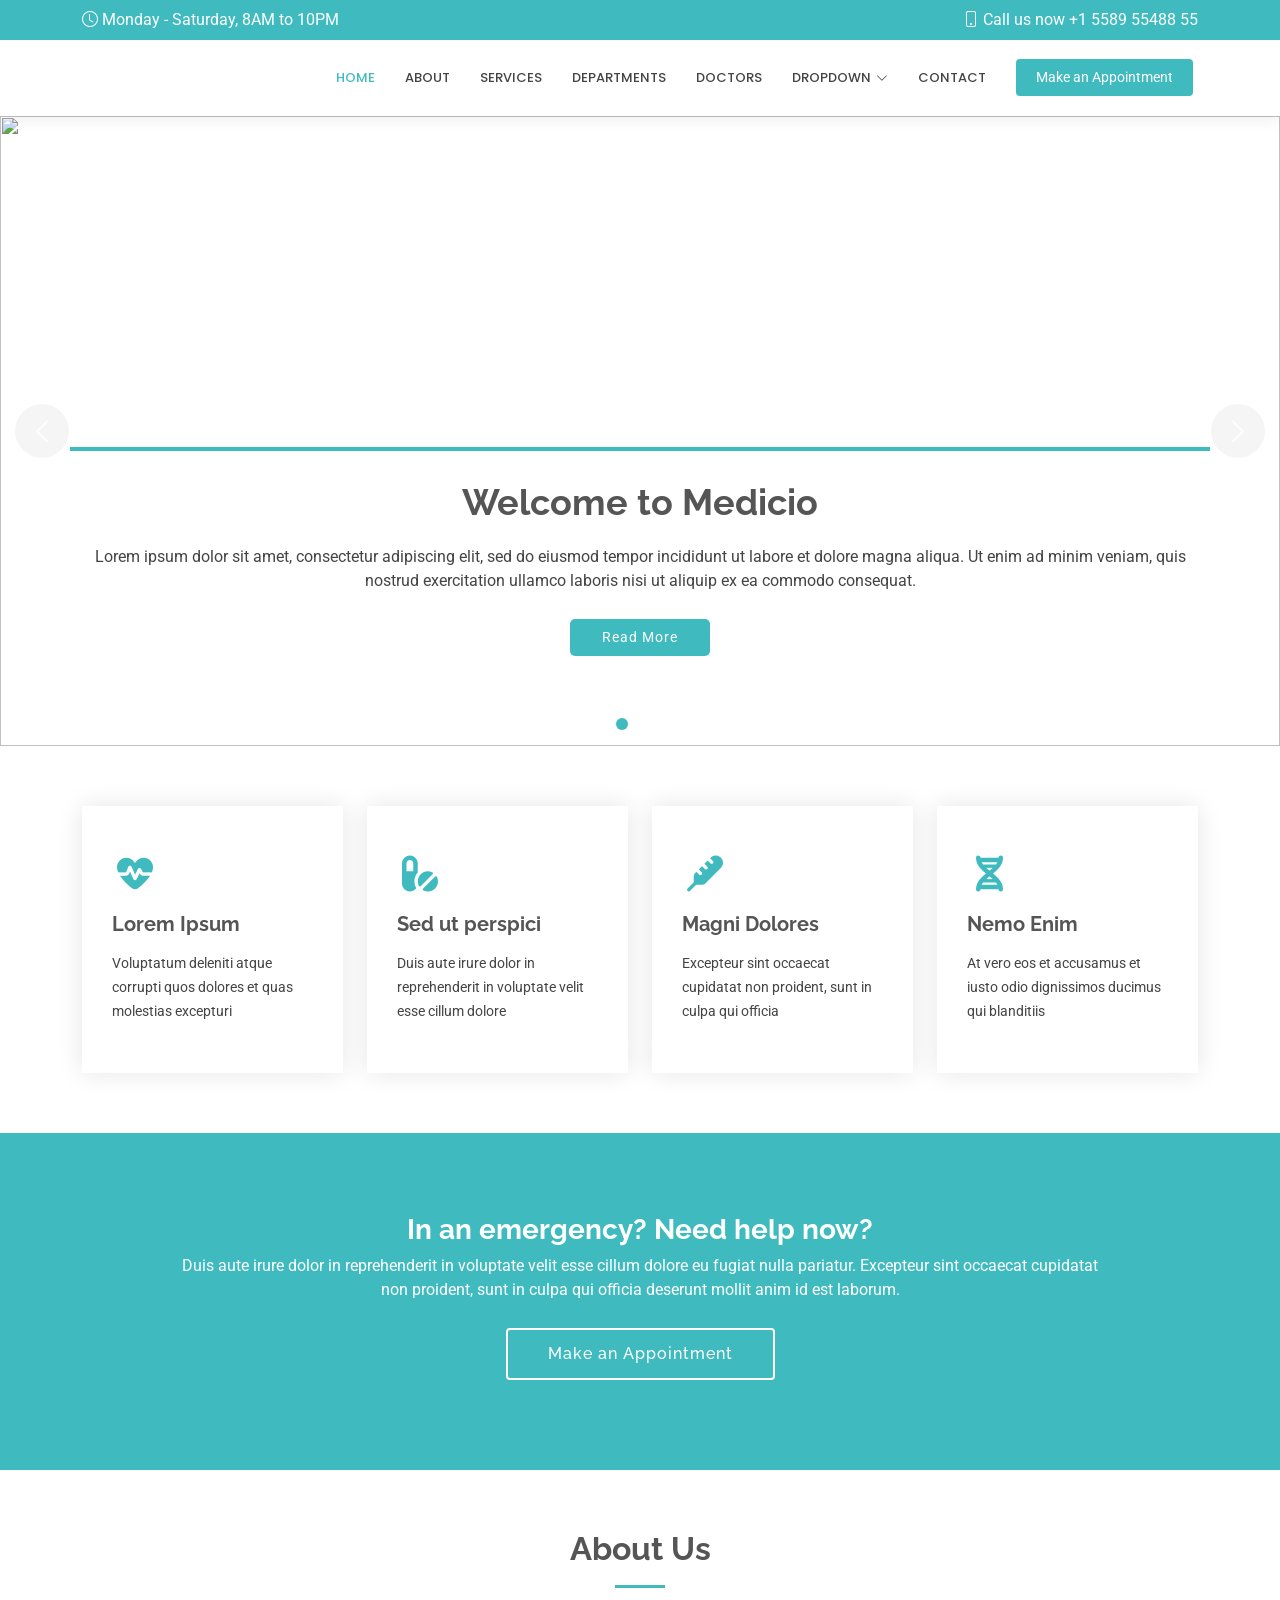
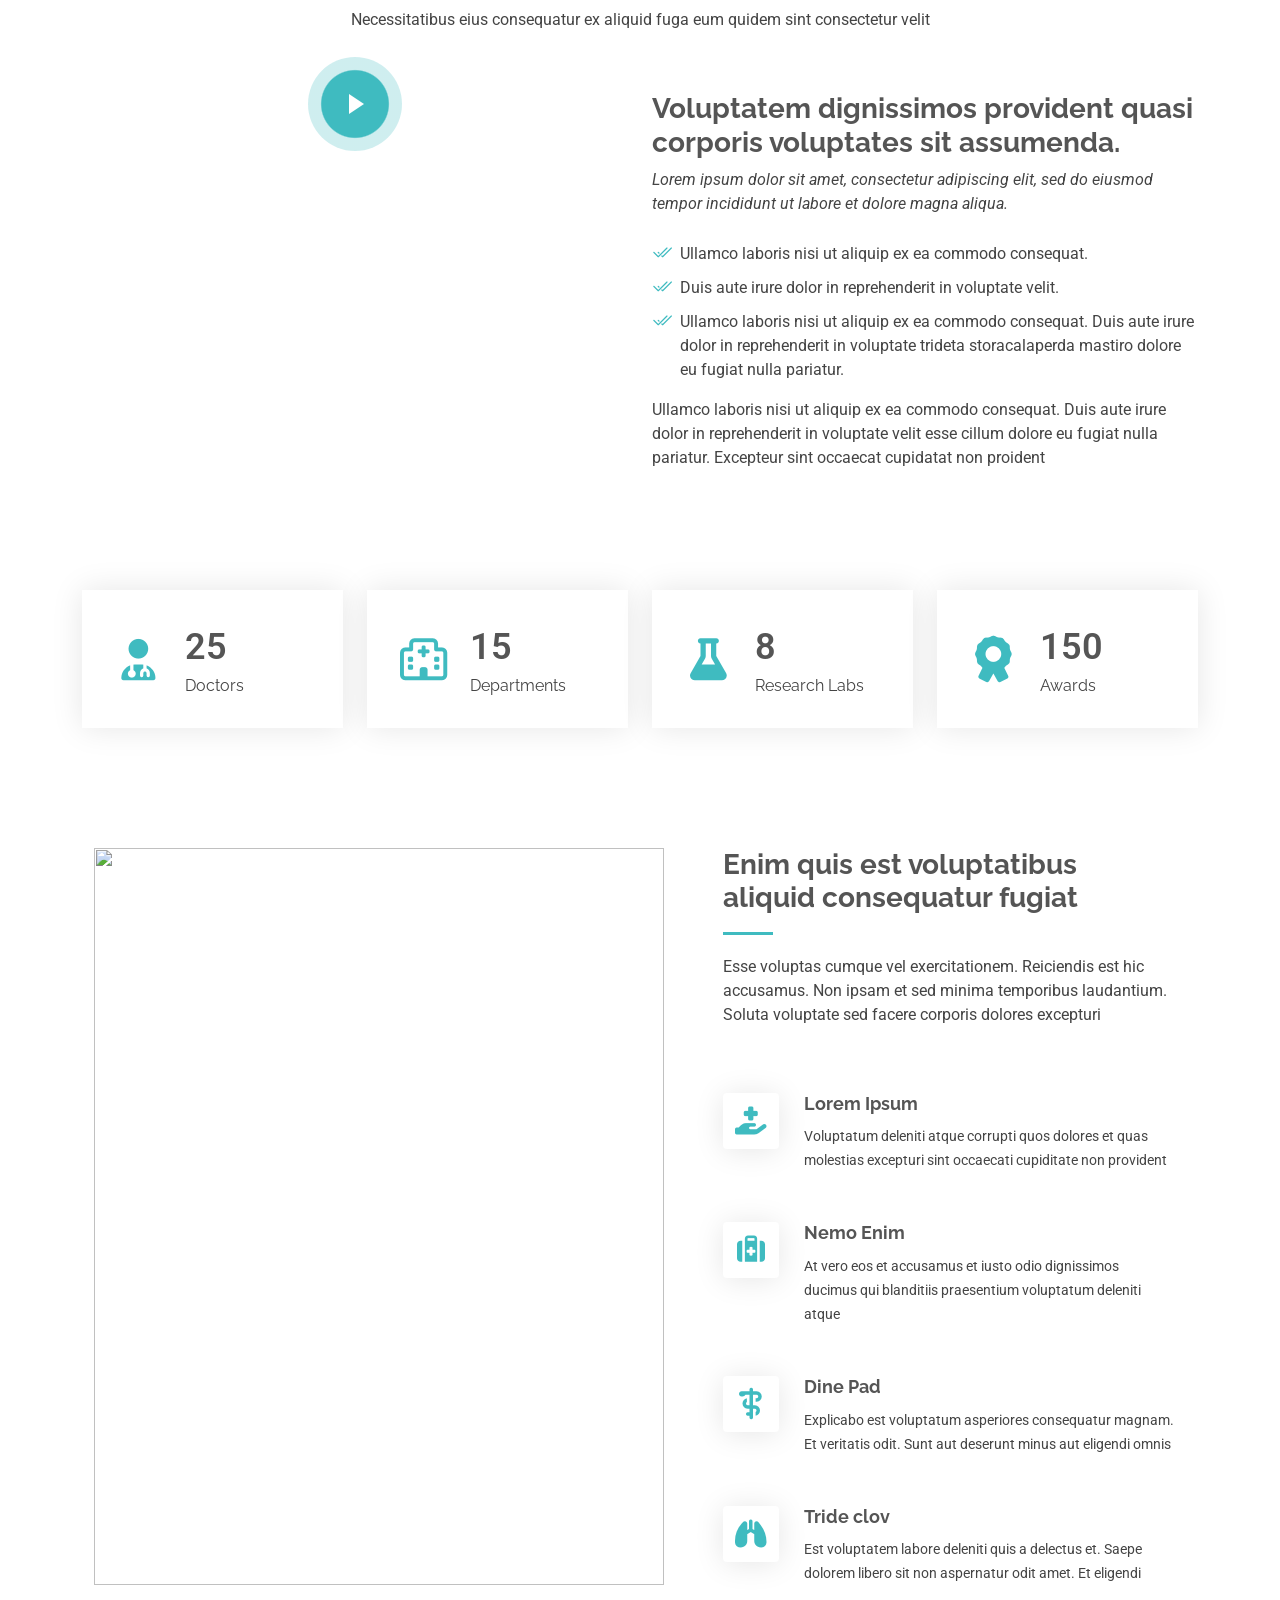
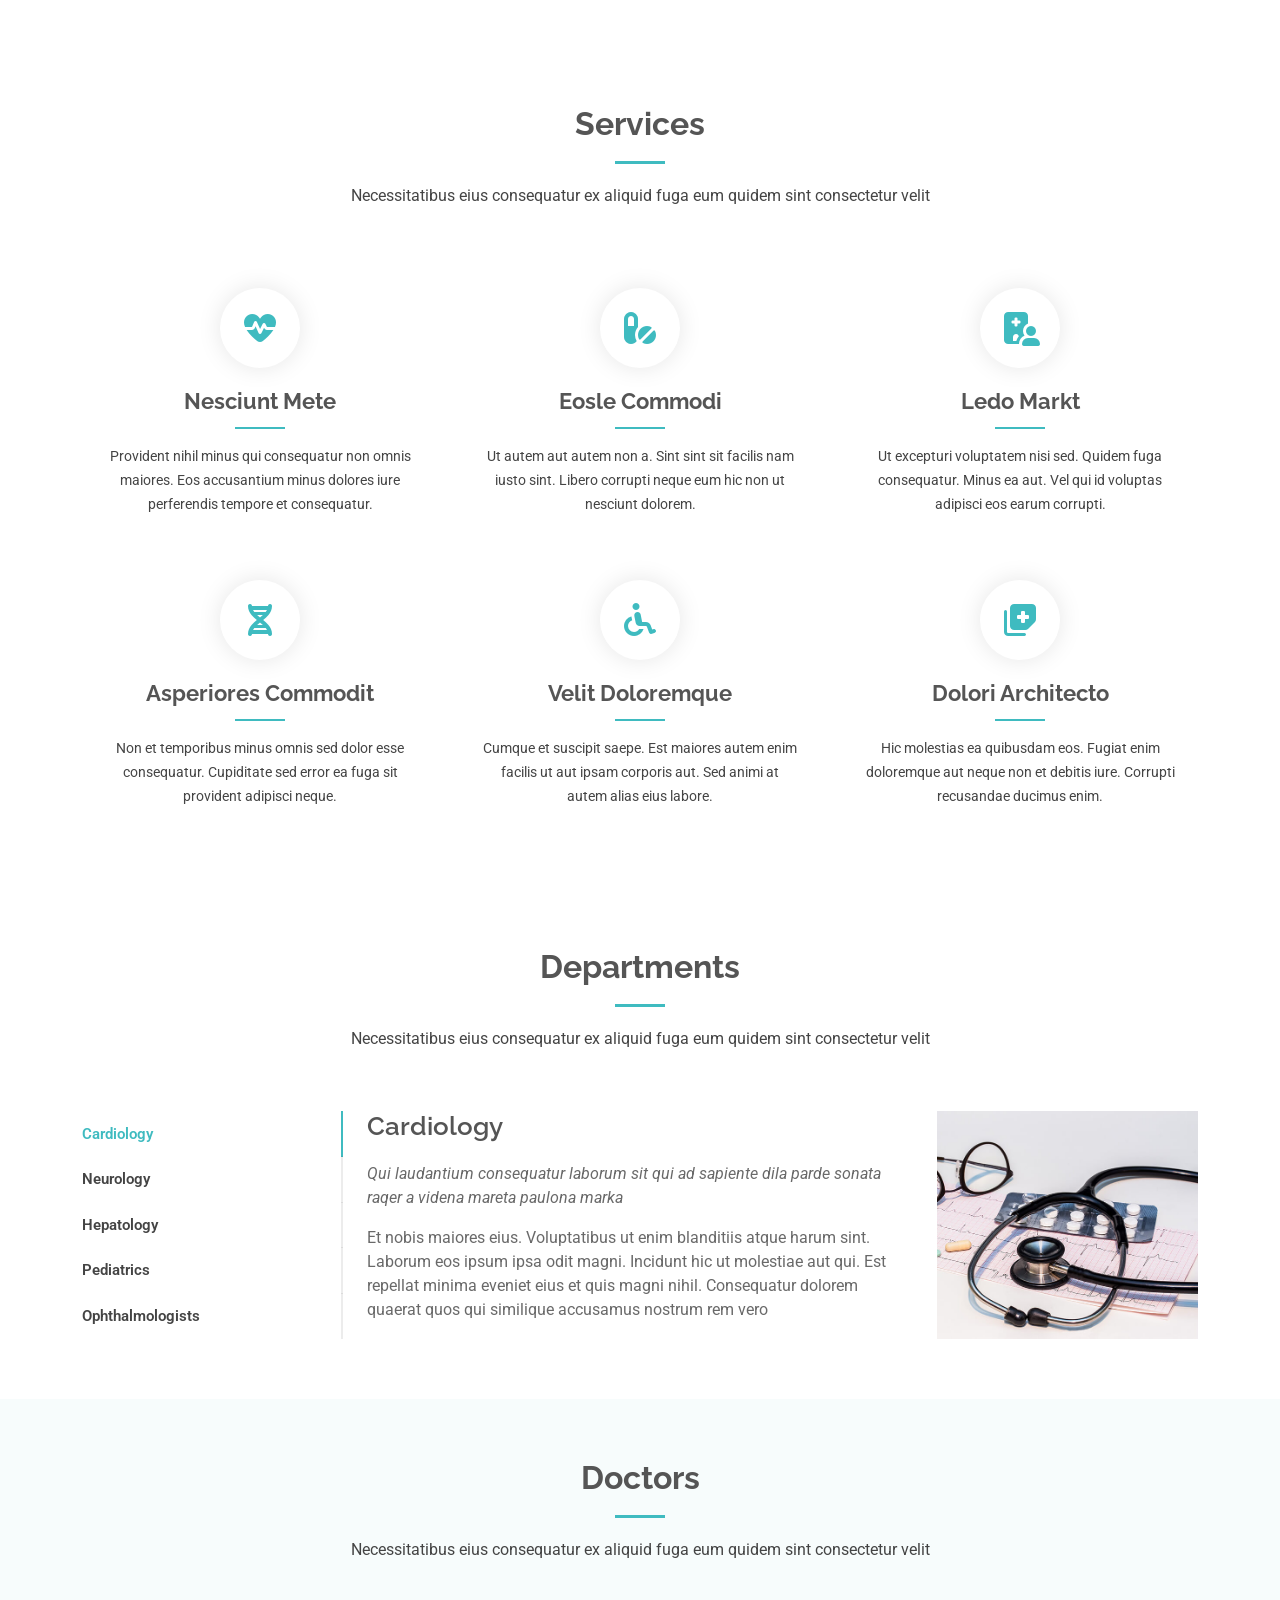
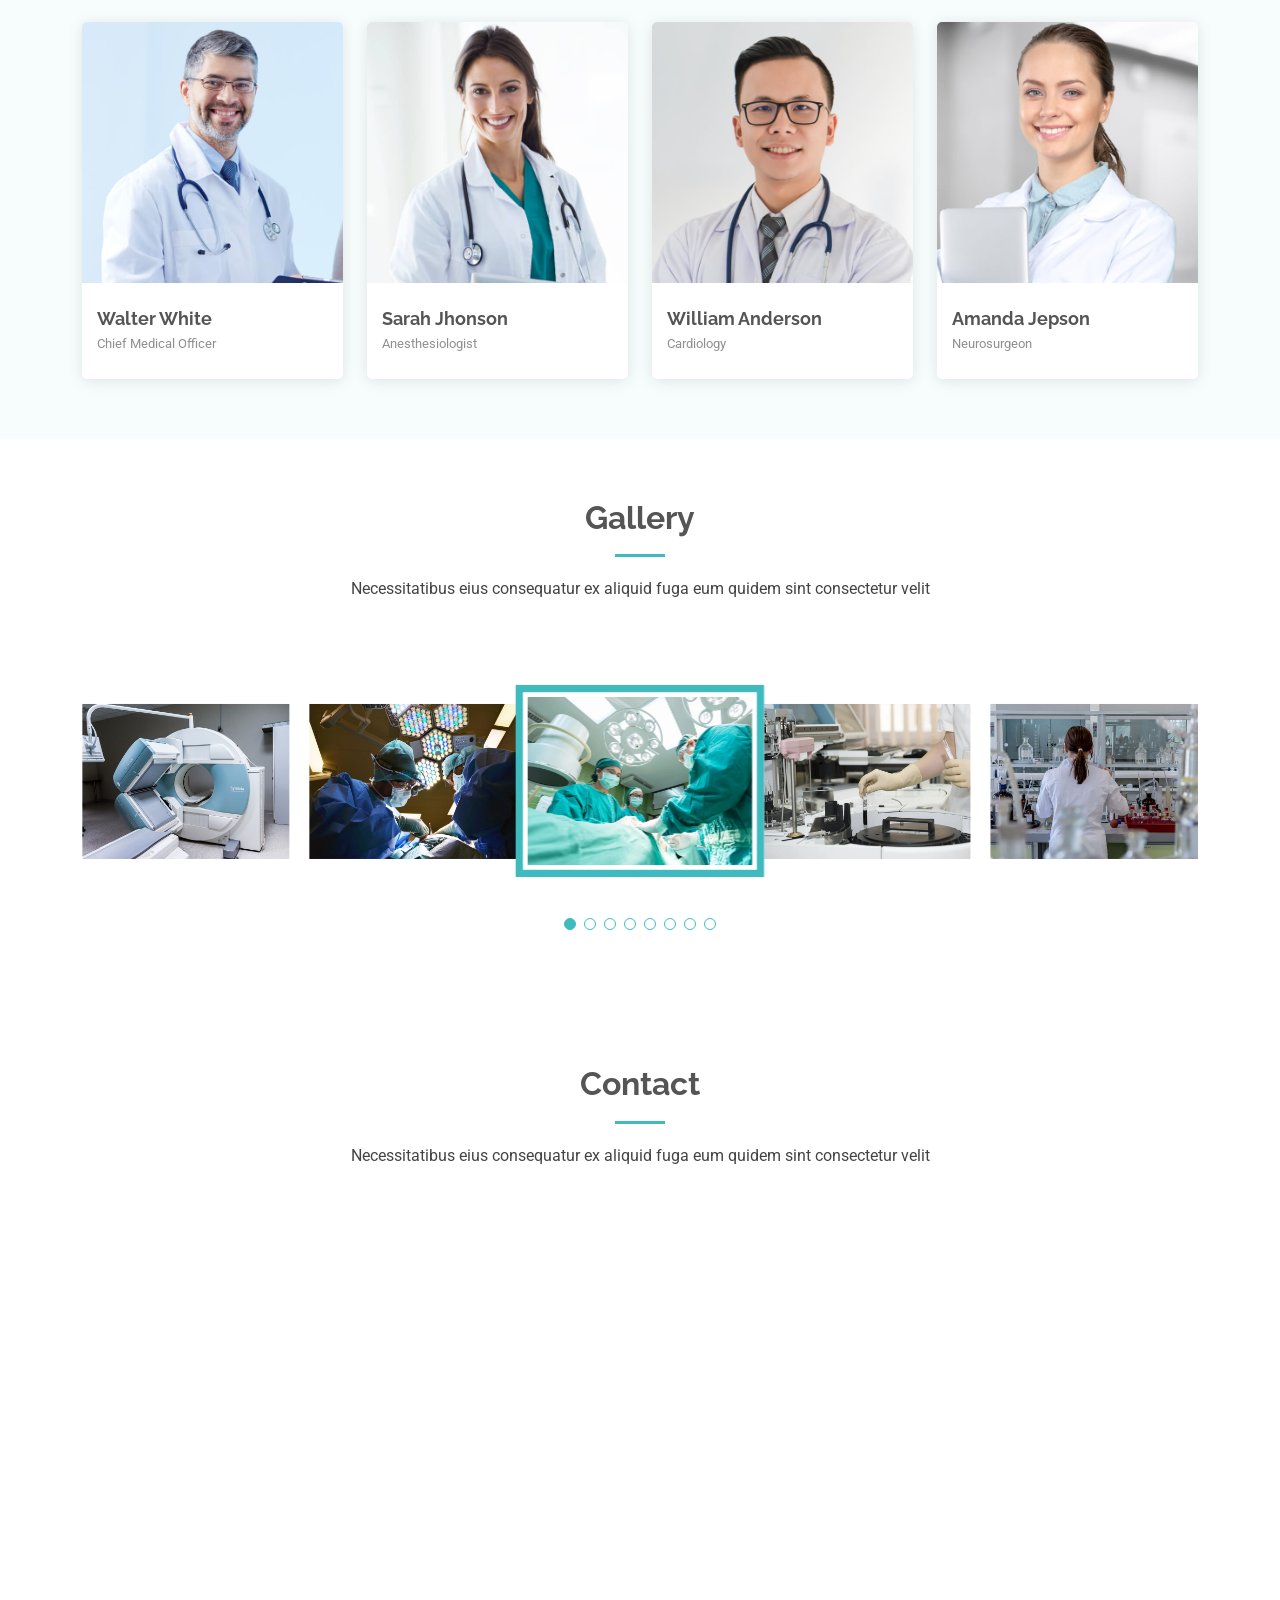
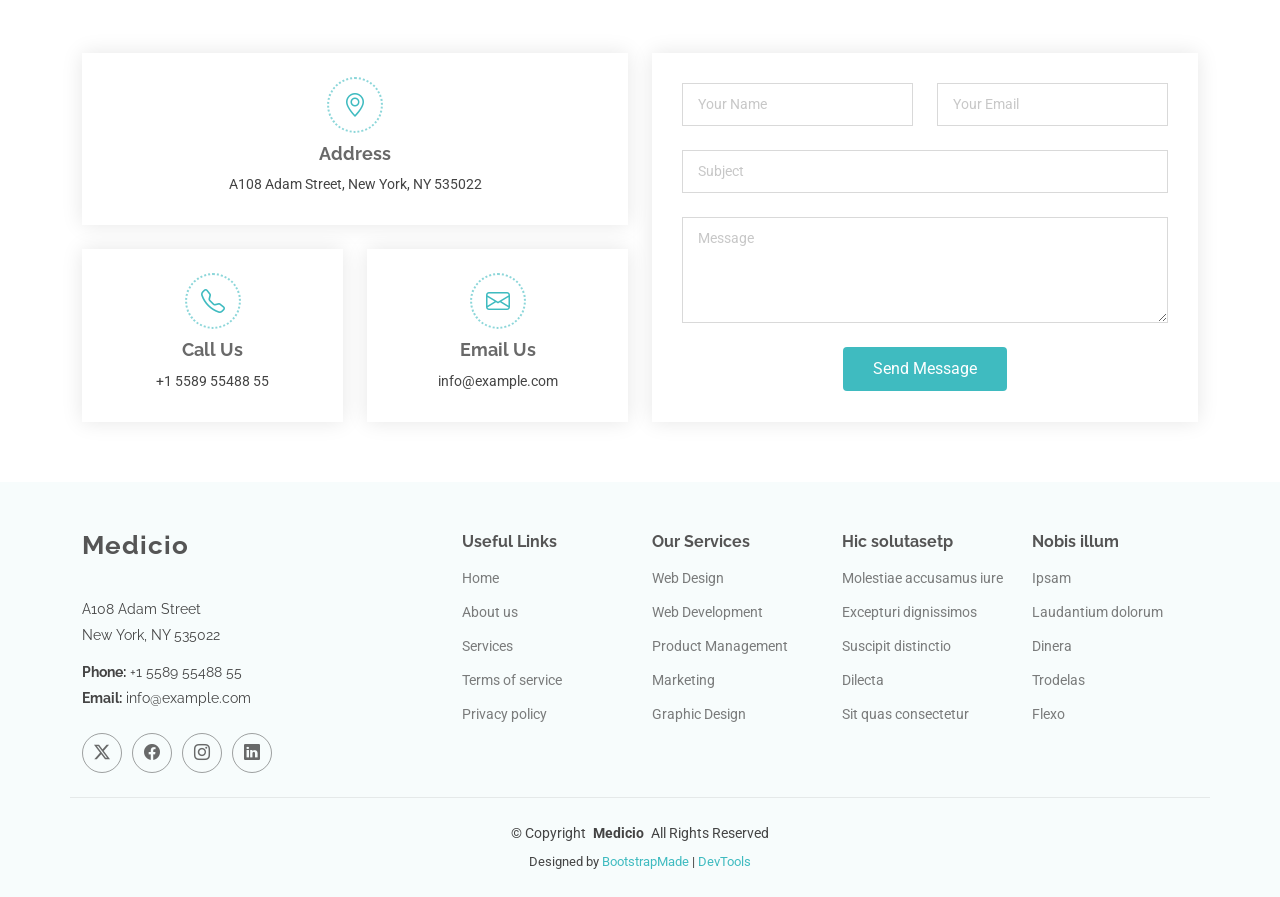
==== index.html @ a61dd29d "Update index.html" ====
<!DOCTYPE html>
<html lang="en">

<head>
  <meta charset="utf-8">
  <meta content="width=device-width, initial-scale=1.0" name="viewport">
  <title>Index - Medicio Bootstrap Template</title>
  <meta name="description" content="">
  <meta name="keywords" content="">

  <!-- Favicons -->
  <link href="assets/img/favicon.png" rel="icon">
  <link href="assets/img/apple-touch-icon.png" rel="apple-touch-icon">

  <!-- Fonts -->
  <link href="https://fonts.googleapis.com" rel="preconnect">
  <link href="https://fonts.gstatic.com" rel="preconnect" crossorigin>
  <link href="https://fonts.googleapis.com/css2?family=Roboto:ital,wght@0,100;0,300;0,400;0,500;0,700;0,900;1,100;1,300;1,400;1,500;1,700;1,900&family=Poppins:ital,wght@0,100;0,200;0,300;0,400;0,500;0,600;0,700;0,800;0,900;1,100;1,200;1,300;1,400;1,500;1,600;1,700;1,800;1,900&family=Raleway:ital,wght@0,100;0,200;0,300;0,400;0,500;0,600;0,700;0,800;0,900;1,100;1,200;1,300;1,400;1,500;1,600;1,700;1,800;1,900&display=swap" rel="stylesheet">

  <!-- Vendor CSS Files -->
  <link href="assets/vendor/bootstrap/css/bootstrap.min.css" rel="stylesheet">
  <link href="assets/vendor/bootstrap-icons/bootstrap-icons.css" rel="stylesheet">
  <link href="assets/vendor/aos/aos.css" rel="stylesheet">
  <link href="assets/vendor/fontawesome-free/css/all.min.css" rel="stylesheet">
  <link href="assets/vendor/glightbox/css/glightbox.min.css" rel="stylesheet">
  <link href="assets/vendor/swiper/swiper-bundle.min.css" rel="stylesheet">

  <!-- Main CSS File -->
  <link href="assets/css/main.css" rel="stylesheet">

  <!-- =======================================================
  * Template Name: Medicio
  * Template URL: https://bootstrapmade.com/medicio-free-bootstrap-theme/
  * Updated: Aug 07 2024 with Bootstrap v5.3.3
  * Author: BootstrapMade.com
  * License: https://bootstrapmade.com/license/
  ======================================================== -->
</head>

<body class="index-page">

  <header id="header" class="header sticky-top">

    <div class="topbar d-flex align-items-center">
      <div class="container d-flex justify-content-center justify-content-md-between">
        <div class="d-none d-md-flex align-items-center">
          <i class="bi bi-clock me-1"></i> Monday - Saturday, 8AM to 10PM
        </div>
        <div class="d-flex align-items-center">
          <i class="bi bi-phone me-1"></i> Call us now +1 5589 55488 55
        </div>
      </div>
    </div><!-- End Top Bar -->

    <div class="branding d-flex align-items-center">

      <div class="container position-relative d-flex align-items-center justify-content-end">
        <a href="index.html" class="logo d-flex align-items-center me-auto">
          <img src="assets/img/logo.png" alt="">
          <!-- Uncomment the line below if you also wish to use a text logo -->
          <!-- <h1 class="sitename">Medicio</h1>  -->
        </a>

        <nav id="navmenu" class="navmenu">
          <ul>
            <li><a href="#hero" class="active">Home</a></li>
            <li><a href="#about">About</a></li>
            <li><a href="#services">Services</a></li>
            <li><a href="#departments">Departments</a></li>
            <li><a href="#doctors">Doctors</a></li>
            <li class="dropdown"><a href="#"><span>Dropdown</span> <i class="bi bi-chevron-down toggle-dropdown"></i></a>
              <ul>
                <li><a href="#">Dropdown 1</a></li>
                <li class="dropdown"><a href="#"><span>Deep Dropdown</span> <i class="bi bi-chevron-down toggle-dropdown"></i></a>
                  <ul>
                    <li><a href="#">Deep Dropdown 1</a></li>
                    <li><a href="#">Deep Dropdown 2</a></li>
                    <li><a href="#">Deep Dropdown 3</a></li>
                    <li><a href="#">Deep Dropdown 4</a></li>
                    <li><a href="#">Deep Dropdown 5</a></li>
                  </ul>
                </li>
                <li><a href="#">Dropdown 2</a></li>
                <li><a href="#">Dropdown 3</a></li>
                <li><a href="#">Dropdown 4</a></li>
              </ul>
            </li>
            <li><a href="#contact">Contact</a></li>
          </ul>
          <i class="mobile-nav-toggle d-xl-none bi bi-list"></i>
        </nav>

        <a class="cta-btn" href="index.html#appointment">Make an Appointment</a>

      </div>

    </div>

  </header>

  <main class="main">

    <!-- Hero Section -->
    <section id="hero" class="hero section">

      <div id="hero-carousel" class="carousel slide carousel-fade" data-bs-ride="carousel" data-bs-interval="5000">

        <div class="carousel-item active">
          <img src="assets/img/hero-carousel/hero-carousel-1.jpg" alt="">
          <div class="container">
            <h2>Welcome to Medicio</h2>
            <p>Lorem ipsum dolor sit amet, consectetur adipiscing elit, sed do eiusmod tempor incididunt ut labore et dolore magna aliqua. Ut enim ad minim veniam, quis nostrud exercitation ullamco laboris nisi ut aliquip ex ea commodo consequat.</p>
            <a href="#about" class="btn-get-started">Read More</a>
          </div>
        </div><!-- End Carousel Item -->

        <div class="carousel-item">
          <img src="assets/img/hero-carousel/hero-carousel-2.jpg" alt="">
          <div class="container">
            <h2>At vero eos et accusamus</h2>
            <p>Nam libero tempore, cum soluta nobis est eligendi optio cumque nihil impedit quo minus id quod maxime placeat facere possimus, omnis voluptas assumenda est, omnis dolor repellendus. Temporibus autem quibusdam et aut officiis debitis aut.</p>
            <a href="#about" class="btn-get-started">Read More</a>
          </div>
        </div><!-- End Carousel Item -->

        <div class="carousel-item">
          <img src="assets/img/hero-carousel/hero-carousel-3.jpg" alt="">
          <div class="container">
            <h2>Temporibus autem quibusdam</h2>
            <p>Beatae vitae dicta sunt explicabo. Nemo enim ipsam voluptatem quia voluptas sit aspernatur aut odit aut fugit, sed quia consequuntur magni dolores eos qui ratione voluptatem sequi nesciunt omnis iste natus error sit voluptatem accusantium.</p>
            <a href="#about" class="btn-get-started">Read More</a>
          </div>
        </div><!-- End Carousel Item -->

        <a class="carousel-control-prev" href="#hero-carousel" role="button" data-bs-slide="prev">
          <span class="carousel-control-prev-icon bi bi-chevron-left" aria-hidden="true"></span>
        </a>

        <a class="carousel-control-next" href="#hero-carousel" role="button" data-bs-slide="next">
          <span class="carousel-control-next-icon bi bi-chevron-right" aria-hidden="true"></span>
        </a>

        <ol class="carousel-indicators"></ol>

      </div>

    </section><!-- /Hero Section -->

    <!-- Featured Services Section -->
    <section id="featured-services" class="featured-services section">

      <div class="container">

        <div class="row gy-4">

          <div class="col-xl-3 col-md-6 d-flex" data-aos="fade-up" data-aos-delay="100">
            <div class="service-item position-relative">
              <div class="icon"><i class="fas fa-heartbeat icon"></i></div>
              <h4><a href="" class="stretched-link">Lorem Ipsum</a></h4>
              <p>Voluptatum deleniti atque corrupti quos dolores et quas molestias excepturi</p>
            </div>
          </div><!-- End Service Item -->

          <div class="col-xl-3 col-md-6 d-flex" data-aos="fade-up" data-aos-delay="200">
            <div class="service-item position-relative">
              <div class="icon"><i class="fas fa-pills icon"></i></div>
              <h4><a href="" class="stretched-link">Sed ut perspici</a></h4>
              <p>Duis aute irure dolor in reprehenderit in voluptate velit esse cillum dolore</p>
            </div>
          </div><!-- End Service Item -->

          <div class="col-xl-3 col-md-6 d-flex" data-aos="fade-up" data-aos-delay="300">
            <div class="service-item position-relative">
              <div class="icon"><i class="fas fa-thermometer icon"></i></div>
              <h4><a href="" class="stretched-link">Magni Dolores</a></h4>
              <p>Excepteur sint occaecat cupidatat non proident, sunt in culpa qui officia</p>
            </div>
          </div><!-- End Service Item -->

          <div class="col-xl-3 col-md-6 d-flex" data-aos="fade-up" data-aos-delay="400">
            <div class="service-item position-relative">
              <div class="icon"><i class="fas fa-dna icon"></i></div>
              <h4><a href="" class="stretched-link">Nemo Enim</a></h4>
              <p>At vero eos et accusamus et iusto odio dignissimos ducimus qui blanditiis</p>
            </div>
          </div><!-- End Service Item -->

        </div>

      </div>

    </section><!-- /Featured Services Section -->

    <!-- Call To Action Section -->
    <section id="call-to-action" class="call-to-action section accent-background">

      <div class="container">
        <div class="row justify-content-center" data-aos="zoom-in" data-aos-delay="100">
          <div class="col-xl-10">
            <div class="text-center">
              <h3>In an emergency? Need help now?</h3>
              <p>Duis aute irure dolor in reprehenderit in voluptate velit esse cillum dolore eu fugiat nulla pariatur. Excepteur sint occaecat cupidatat non proident, sunt in culpa qui officia deserunt mollit anim id est laborum.</p>
              <a class="cta-btn" href="#appointment">Make an Appointment</a>
            </div>
          </div>
        </div>
      </div>

    </section><!-- /Call To Action Section -->

    <!-- About Section -->
    <section id="about" class="about section">

      <!-- Section Title -->
      <div class="container section-title" data-aos="fade-up">
        <h2>About Us<br></h2>
        <p>Necessitatibus eius consequatur ex aliquid fuga eum quidem sint consectetur velit</p>
      </div><!-- End Section Title -->

      <div class="container">

        <div class="row gy-4">
          <div class="col-lg-6 position-relative align-self-start" data-aos="fade-up" data-aos-delay="100">
            <img src="assets/img/about.jpg" class="img-fluid" alt="">
            <a href="https://www.youtube.com/watch?v=Y7f98aduVJ8" class="glightbox pulsating-play-btn"></a>
          </div>
          <div class="col-lg-6 content" data-aos="fade-up" data-aos-delay="200">
            <h3>Voluptatem dignissimos provident quasi corporis voluptates sit assumenda.</h3>
            <p class="fst-italic">
              Lorem ipsum dolor sit amet, consectetur adipiscing elit, sed do eiusmod tempor incididunt ut labore et dolore
              magna aliqua.
            </p>
            <ul>
              <li><i class="bi bi-check2-all"></i> <span>Ullamco laboris nisi ut aliquip ex ea commodo consequat.</span></li>
              <li><i class="bi bi-check2-all"></i> <span>Duis aute irure dolor in reprehenderit in voluptate velit.</span></li>
              <li><i class="bi bi-check2-all"></i> <span>Ullamco laboris nisi ut aliquip ex ea commodo consequat. Duis aute irure dolor in reprehenderit in voluptate trideta storacalaperda mastiro dolore eu fugiat nulla pariatur.</span></li>
            </ul>
            <p>
              Ullamco laboris nisi ut aliquip ex ea commodo consequat. Duis aute irure dolor in reprehenderit in voluptate
              velit esse cillum dolore eu fugiat nulla pariatur. Excepteur sint occaecat cupidatat non proident
            </p>
          </div>
        </div>

      </div>

    </section><!-- /About Section -->

    <!-- Stats Section -->
    <section id="stats" class="stats section">

      <div class="container" data-aos="fade-up" data-aos-delay="100">

        <div class="row gy-4">

          <div class="col-lg-3 col-md-6">
            <div class="stats-item d-flex align-items-center w-100 h-100">
              <i class="fas fa-user-md flex-shrink-0"></i>
              <div>
                <span data-purecounter-start="0" data-purecounter-end="25" data-purecounter-duration="1" class="purecounter"></span>
                <p>Doctors</p>
              </div>
            </div>
          </div><!-- End Stats Item -->

          <div class="col-lg-3 col-md-6">
            <div class="stats-item d-flex align-items-center w-100 h-100">
              <i class="far fa-hospital flex-shrink-0"></i>
              <div>
                <span data-purecounter-start="0" data-purecounter-end="15" data-purecounter-duration="1" class="purecounter"></span>
                <p>Departments</p>
              </div>
            </div>
          </div><!-- End Stats Item -->

          <div class="col-lg-3 col-md-6">
            <div class="stats-item d-flex align-items-center w-100 h-100">
              <i class="fas fa-flask flex-shrink-0"></i>
              <div>
                <span data-purecounter-start="0" data-purecounter-end="8" data-purecounter-duration="1" class="purecounter"></span>
                <p>Research Labs</p>
              </div>
            </div>
          </div><!-- End Stats Item -->

          <div class="col-lg-3 col-md-6">
            <div class="stats-item d-flex align-items-center w-100 h-100">
              <i class="fas fa-award flex-shrink-0"></i>
              <div>
                <span data-purecounter-start="0" data-purecounter-end="150" data-purecounter-duration="1" class="purecounter"></span>
                <p>Awards</p>
              </div>
            </div>
          </div><!-- End Stats Item -->

        </div>

      </div>

    </section><!-- /Stats Section -->

    <!-- Features Section -->
    <section id="features" class="features section">

      <div class="container">

        <div class="row justify-content-around gy-4">
          <div class="features-image col-lg-6" data-aos="fade-up" data-aos-delay="100"><img src="assets/img/features.jpg" alt=""></div>

          <div class="col-lg-5 d-flex flex-column justify-content-center" data-aos="fade-up" data-aos-delay="200">
            <h3>Enim quis est voluptatibus aliquid consequatur fugiat</h3>
            <p>Esse voluptas cumque vel exercitationem. Reiciendis est hic accusamus. Non ipsam et sed minima temporibus laudantium. Soluta voluptate sed facere corporis dolores excepturi</p>

            <div class="icon-box d-flex position-relative" data-aos="fade-up" data-aos-delay="300">
              <i class="fa-solid fa-hand-holding-medical flex-shrink-0"></i>
              <div>
                <h4><a href="" class="stretched-link">Lorem Ipsum</a></h4>
                <p>Voluptatum deleniti atque corrupti quos dolores et quas molestias excepturi sint occaecati cupiditate non provident</p>
              </div>
            </div><!-- End Icon Box -->

            <div class="icon-box d-flex position-relative" data-aos="fade-up" data-aos-delay="400">
              <i class="fa-solid fa-suitcase-medical flex-shrink-0"></i>
              <div>
                <h4><a href="" class="stretched-link">Nemo Enim</a></h4>
                <p>At vero eos et accusamus et iusto odio dignissimos ducimus qui blanditiis praesentium voluptatum deleniti atque</p>
              </div>
            </div><!-- End Icon Box -->

            <div class="icon-box d-flex position-relative" data-aos="fade-up" data-aos-delay="500">
              <i class="fa-solid fa-staff-snake flex-shrink-0"></i>
              <div>
                <h4><a href="" class="stretched-link">Dine Pad</a></h4>
                <p>Explicabo est voluptatum asperiores consequatur magnam. Et veritatis odit. Sunt aut deserunt minus aut eligendi omnis</p>
              </div>
            </div><!-- End Icon Box -->

            <div class="icon-box d-flex position-relative" data-aos="fade-up" data-aos-delay="600">
              <i class="fa-solid fa-lungs flex-shrink-0"></i>
              <div>
                <h4><a href="" class="stretched-link">Tride clov</a></h4>
                <p>Est voluptatem labore deleniti quis a delectus et. Saepe dolorem libero sit non aspernatur odit amet. Et eligendi</p>
              </div>
            </div><!-- End Icon Box -->

          </div>
        </div>

      </div>

    </section><!-- /Features Section -->

    <!-- Services Section -->
    <section id="services" class="services section">

      <!-- Section Title -->
      <div class="container section-title" data-aos="fade-up">
        <h2>Services</h2>
        <p>Necessitatibus eius consequatur ex aliquid fuga eum quidem sint consectetur velit</p>
      </div><!-- End Section Title -->

      <div class="container">

        <div class="row gy-4">

          <div class="col-lg-4 col-md-6" data-aos="fade-up" data-aos-delay="100">
            <div class="service-item  position-relative">
              <div class="icon">
                <i class="fas fa-heartbeat"></i>
              </div>
              <a href="#" class="stretched-link">
                <h3>Nesciunt Mete</h3>
              </a>
              <p>Provident nihil minus qui consequatur non omnis maiores. Eos accusantium minus dolores iure perferendis tempore et consequatur.</p>
            </div>
          </div><!-- End Service Item -->

          <div class="col-lg-4 col-md-6" data-aos="fade-up" data-aos-delay="200">
            <div class="service-item position-relative">
              <div class="icon">
                <i class="fas fa-pills"></i>
              </div>
              <a href="#" class="stretched-link">
                <h3>Eosle Commodi</h3>
              </a>
              <p>Ut autem aut autem non a. Sint sint sit facilis nam iusto sint. Libero corrupti neque eum hic non ut nesciunt dolorem.</p>
            </div>
          </div><!-- End Service Item -->

          <div class="col-lg-4 col-md-6" data-aos="fade-up" data-aos-delay="300">
            <div class="service-item position-relative">
              <div class="icon">
                <i class="fas fa-hospital-user"></i>
              </div>
              <a href="#" class="stretched-link">
                <h3>Ledo Markt</h3>
              </a>
              <p>Ut excepturi voluptatem nisi sed. Quidem fuga consequatur. Minus ea aut. Vel qui id voluptas adipisci eos earum corrupti.</p>
            </div>
          </div><!-- End Service Item -->

          <div class="col-lg-4 col-md-6" data-aos="fade-up" data-aos-delay="400">
            <div class="service-item position-relative">
              <div class="icon">
                <i class="fas fa-dna"></i>
              </div>
              <a href="#" class="stretched-link">
                <h3>Asperiores Commodit</h3>
              </a>
              <p>Non et temporibus minus omnis sed dolor esse consequatur. Cupiditate sed error ea fuga sit provident adipisci neque.</p>
              <a href="#" class="stretched-link"></a>
            </div>
          </div><!-- End Service Item -->

          <div class="col-lg-4 col-md-6" data-aos="fade-up" data-aos-delay="500">
            <div class="service-item position-relative">
              <div class="icon">
                <i class="fas fa-wheelchair"></i>
              </div>
              <a href="#" class="stretched-link">
                <h3>Velit Doloremque</h3>
              </a>
              <p>Cumque et suscipit saepe. Est maiores autem enim facilis ut aut ipsam corporis aut. Sed animi at autem alias eius labore.</p>
              <a href="#" class="stretched-link"></a>
            </div>
          </div><!-- End Service Item -->

          <div class="col-lg-4 col-md-6" data-aos="fade-up" data-aos-delay="600">
            <div class="service-item position-relative">
              <div class="icon">
                <i class="fas fa-notes-medical"></i>
              </div>
              <a href="#" class="stretched-link">
                <h3>Dolori Architecto</h3>
              </a>
              <p>Hic molestias ea quibusdam eos. Fugiat enim doloremque aut neque non et debitis iure. Corrupti recusandae ducimus enim.</p>
              <a href="#" class="stretched-link"></a>
            </div>
          </div><!-- End Service Item -->

        </div>

      </div>

    </section><!-- /Services Section -->

    <!-- Tabs Section -->
    <section id="tabs" class="tabs section">

      <!-- Section Title -->
      <div class="container section-title" data-aos="fade-up">
        <h2>Departments</h2>
        <p>Necessitatibus eius consequatur ex aliquid fuga eum quidem sint consectetur velit</p>
      </div><!-- End Section Title -->

      <div class="container" data-aos="fade-up" data-aos-delay="100">

        <div class="row">
          <div class="col-lg-3">
            <ul class="nav nav-tabs flex-column">
              <li class="nav-item">
                <a class="nav-link active show" data-bs-toggle="tab" href="#tabs-tab-1">Cardiology</a>
              </li>
              <li class="nav-item">
                <a class="nav-link" data-bs-toggle="tab" href="#tabs-tab-2">Neurology</a>
              </li>
              <li class="nav-item">
                <a class="nav-link" data-bs-toggle="tab" href="#tabs-tab-3">Hepatology</a>
              </li>
              <li class="nav-item">
                <a class="nav-link" data-bs-toggle="tab" href="#tabs-tab-4">Pediatrics</a>
              </li>
              <li class="nav-item">
                <a class="nav-link" data-bs-toggle="tab" href="#tabs-tab-5">Ophthalmologists</a>
              </li>
            </ul>
          </div>
          <div class="col-lg-9 mt-4 mt-lg-0">
            <div class="tab-content">
              <div class="tab-pane active show" id="tabs-tab-1">
                <div class="row">
                  <div class="col-lg-8 details order-2 order-lg-1">
                    <h3>Cardiology</h3>
                    <p class="fst-italic">Qui laudantium consequatur laborum sit qui ad sapiente dila parde sonata raqer a videna mareta paulona marka</p>
                    <p>Et nobis maiores eius. Voluptatibus ut enim blanditiis atque harum sint. Laborum eos ipsum ipsa odit magni. Incidunt hic ut molestiae aut qui. Est repellat minima eveniet eius et quis magni nihil. Consequatur dolorem quaerat quos qui similique accusamus nostrum rem vero</p>
                  </div>
                  <div class="col-lg-4 text-center order-1 order-lg-2">
                    <img src="assets/img/departments-1.jpg" alt="" class="img-fluid">
                  </div>
                </div>
              </div>
              <div class="tab-pane" id="tabs-tab-2">
                <div class="row">
                  <div class="col-lg-8 details order-2 order-lg-1">
                    <h3>Neurology</h3>
                    <p class="fst-italic">Qui laudantium consequatur laborum sit qui ad sapiente dila parde sonata raqer a videna mareta paulona marka</p>
                    <p>Ea ipsum voluptatem consequatur quis est. Illum error ullam omnis quia et reiciendis sunt sunt est. Non aliquid repellendus itaque accusamus eius et velit ipsa voluptates. Optio nesciunt eaque beatae accusamus lerode pakto madirna desera vafle de nideran pal</p>
                  </div>
                  <div class="col-lg-4 text-center order-1 order-lg-2">
                    <img src="assets/img/departments-2.jpg" alt="" class="img-fluid">
                  </div>
                </div>
              </div>
              <div class="tab-pane" id="tabs-tab-3">
                <div class="row">
                  <div class="col-lg-8 details order-2 order-lg-1">
                    <h3>Hepatology</h3>
                    <p class="fst-italic">Eos voluptatibus quo. Odio similique illum id quidem non enim fuga. Qui natus non sunt dicta dolor et. In asperiores velit quaerat perferendis aut</p>
                    <p>Iure officiis odit rerum. Harum sequi eum illum corrupti culpa veritatis quisquam. Neque necessitatibus illo rerum eum ut. Commodi ipsam minima molestiae sed laboriosam a iste odio. Earum odit nesciunt fugiat sit ullam. Soluta et harum voluptatem optio quae</p>
                  </div>
                  <div class="col-lg-4 text-center order-1 order-lg-2">
                    <img src="assets/img/departments-3.jpg" alt="" class="img-fluid">
                  </div>
                </div>
              </div>
              <div class="tab-pane" id="tabs-tab-4">
                <div class="row">
                  <div class="col-lg-8 details order-2 order-lg-1">
                    <h3>Pediatrics</h3>
                    <p class="fst-italic">Totam aperiam accusamus. Repellat consequuntur iure voluptas iure porro quis delectus</p>
                    <p>Eaque consequuntur consequuntur libero expedita in voluptas. Nostrum ipsam necessitatibus aliquam fugiat debitis quis velit. Eum ex maxime error in consequatur corporis atque. Eligendi asperiores sed qui veritatis aperiam quia a laborum inventore</p>
                  </div>
                  <div class="col-lg-4 text-center order-1 order-lg-2">
                    <img src="assets/img/departments-4.jpg" alt="" class="img-fluid">
                  </div>
                </div>
              </div>
              <div class="tab-pane" id="tabs-tab-5">
                <div class="row">
                  <div class="col-lg-8 details order-2 order-lg-1">
                    <h3>Ophthalmologists</h3>
                    <p class="fst-italic">Omnis blanditiis saepe eos autem qui sunt debitis porro quia.</p>
                    <p>Exercitationem nostrum omnis. Ut reiciendis repudiandae minus. Omnis recusandae ut non quam ut quod eius qui. Ipsum quia odit vero atque qui quibusdam amet. Occaecati sed est sint aut vitae molestiae voluptate vel</p>
                  </div>
                  <div class="col-lg-4 text-center order-1 order-lg-2">
                    <img src="assets/img/departments-5.jpg" alt="" class="img-fluid">
                  </div>
                </div>
              </div>
            </div>
          </div>
        </div>

      </div>

    </section><!-- /Tabs Section -->

   

    <!-- Doctors Section -->
    <section id="doctors" class="doctors section light-background">

      <!-- Section Title -->
      <div class="container section-title" data-aos="fade-up">
        <h2>Doctors</h2>
        <p>Necessitatibus eius consequatur ex aliquid fuga eum quidem sint consectetur velit</p>
      </div><!-- End Section Title -->

      <div class="container">

        <div class="row gy-4">

          <div class="col-lg-3 col-md-6 d-flex align-items-stretch" data-aos="fade-up" data-aos-delay="100">
            <div class="team-member">
              <div class="member-img">
                <img src="assets/img/doctors/doctors-1.jpg" class="img-fluid" alt="">
                <div class="social">
                  <a href=""><i class="bi bi-twitter-x"></i></a>
                  <a href=""><i class="bi bi-facebook"></i></a>
                  <a href=""><i class="bi bi-instagram"></i></a>
                  <a href=""><i class="bi bi-linkedin"></i></a>
                </div>
              </div>
              <div class="member-info">
                <h4>Walter White</h4>
                <span>Chief Medical Officer</span>
              </div>
            </div>
          </div><!-- End Team Member -->

          <div class="col-lg-3 col-md-6 d-flex align-items-stretch" data-aos="fade-up" data-aos-delay="200">
            <div class="team-member">
              <div class="member-img">
                <img src="assets/img/doctors/doctors-2.jpg" class="img-fluid" alt="">
                <div class="social">
                  <a href=""><i class="bi bi-twitter-x"></i></a>
                  <a href=""><i class="bi bi-facebook"></i></a>
                  <a href=""><i class="bi bi-instagram"></i></a>
                  <a href=""><i class="bi bi-linkedin"></i></a>
                </div>
              </div>
              <div class="member-info">
                <h4>Sarah Jhonson</h4>
                <span>Anesthesiologist</span>
              </div>
            </div>
          </div><!-- End Team Member -->

          <div class="col-lg-3 col-md-6 d-flex align-items-stretch" data-aos="fade-up" data-aos-delay="300">
            <div class="team-member">
              <div class="member-img">
                <img src="assets/img/doctors/doctors-3.jpg" class="img-fluid" alt="">
                <div class="social">
                  <a href=""><i class="bi bi-twitter-x"></i></a>
                  <a href=""><i class="bi bi-facebook"></i></a>
                  <a href=""><i class="bi bi-instagram"></i></a>
                  <a href=""><i class="bi bi-linkedin"></i></a>
                </div>
              </div>
              <div class="member-info">
                <h4>William Anderson</h4>
                <span>Cardiology</span>
              </div>
            </div>
          </div><!-- End Team Member -->

          <div class="col-lg-3 col-md-6 d-flex align-items-stretch" data-aos="fade-up" data-aos-delay="400">
            <div class="team-member">
              <div class="member-img">
                <img src="assets/img/doctors/doctors-4.jpg" class="img-fluid" alt="">
                <div class="social">
                  <a href=""><i class="bi bi-twitter-x"></i></a>
                  <a href=""><i class="bi bi-facebook"></i></a>
                  <a href=""><i class="bi bi-instagram"></i></a>
                  <a href=""><i class="bi bi-linkedin"></i></a>
                </div>
              </div>
              <div class="member-info">
                <h4>Amanda Jepson</h4>
                <span>Neurosurgeon</span>
              </div>
            </div>
          </div><!-- End Team Member -->

        </div>

      </div>

    </section><!-- /Doctors Section -->

    <!-- Gallery Section -->
    <section id="gallery" class="gallery section">

      <!-- Section Title -->
      <div class="container section-title" data-aos="fade-up">
        <h2>Gallery</h2>
        <p>Necessitatibus eius consequatur ex aliquid fuga eum quidem sint consectetur velit</p>
      </div><!-- End Section Title -->

      <div class="container" data-aos="fade-up" data-aos-delay="100">

        <div class="swiper init-swiper">
          <script type="application/json" class="swiper-config">
            {
              "loop": true,
              "speed": 600,
              "autoplay": {
                "delay": 5000
              },
              "slidesPerView": "auto",
              "centeredSlides": true,
              "pagination": {
                "el": ".swiper-pagination",
                "type": "bullets",
                "clickable": true
              },
              "breakpoints": {
                "320": {
                  "slidesPerView": 1,
                  "spaceBetween": 0
                },
                "768": {
                  "slidesPerView": 3,
                  "spaceBetween": 20
                },
                "1200": {
                  "slidesPerView": 5,
                  "spaceBetween": 20
                }
              }
            }
          </script>
          <div class="swiper-wrapper align-items-center">
            <div class="swiper-slide"><a class="glightbox" data-gallery="images-gallery" href="assets/img/gallery/gallery-1.jpg"><img src="assets/img/gallery/gallery-1.jpg" class="img-fluid" alt=""></a></div>
            <div class="swiper-slide"><a class="glightbox" data-gallery="images-gallery" href="assets/img/gallery/gallery-2.jpg"><img src="assets/img/gallery/gallery-2.jpg" class="img-fluid" alt=""></a></div>
            <div class="swiper-slide"><a class="glightbox" data-gallery="images-gallery" href="assets/img/gallery/gallery-3.jpg"><img src="assets/img/gallery/gallery-3.jpg" class="img-fluid" alt=""></a></div>
            <div class="swiper-slide"><a class="glightbox" data-gallery="images-gallery" href="assets/img/gallery/gallery-4.jpg"><img src="assets/img/gallery/gallery-4.jpg" class="img-fluid" alt=""></a></div>
            <div class="swiper-slide"><a class="glightbox" data-gallery="images-gallery" href="assets/img/gallery/gallery-5.jpg"><img src="assets/img/gallery/gallery-5.jpg" class="img-fluid" alt=""></a></div>
            <div class="swiper-slide"><a class="glightbox" data-gallery="images-gallery" href="assets/img/gallery/gallery-6.jpg"><img src="assets/img/gallery/gallery-6.jpg" class="img-fluid" alt=""></a></div>
            <div class="swiper-slide"><a class="glightbox" data-gallery="images-gallery" href="assets/img/gallery/gallery-7.jpg"><img src="assets/img/gallery/gallery-7.jpg" class="img-fluid" alt=""></a></div>
            <div class="swiper-slide"><a class="glightbox" data-gallery="images-gallery" href="assets/img/gallery/gallery-8.jpg"><img src="assets/img/gallery/gallery-8.jpg" class="img-fluid" alt=""></a></div>
          </div>
          <div class="swiper-pagination"></div>
        </div>

      </div>

    </section><!-- /Gallery Section -->


    <!-- Contact Section -->
    <section id="contact" class="contact section">

      <!-- Section Title -->
      <div class="container section-title" data-aos="fade-up">
        <h2>Contact</h2>
        <p>Necessitatibus eius consequatur ex aliquid fuga eum quidem sint consectetur velit</p>
      </div><!-- End Section Title -->

      <div class="mb-5" data-aos="fade-up" data-aos-delay="200">
        <iframe style="border:0; width: 100%; height: 370px;" src="https://www.google.com/maps/embed?pb=!1m14!1m8!1m3!1d48389.78314118045!2d-74.006138!3d40.710059!3m2!1i1024!2i768!4f13.1!3m3!1m2!1s0x89c25a22a3bda30d%3A0xb89d1fe6bc499443!2sDowntown%20Conference%20Center!5e0!3m2!1sen!2sus!4v1676961268712!5m2!1sen!2sus" frameborder="0" allowfullscreen="" loading="lazy" referrerpolicy="no-referrer-when-downgrade"></iframe>
      </div><!-- End Google Maps -->

      <div class="container" data-aos="fade-up" data-aos-delay="100">

        <div class="row gy-4">
          <div class="col-lg-6 ">
            <div class="row gy-4">

              <div class="col-lg-12">
                <div class="info-item d-flex flex-column justify-content-center align-items-center" data-aos="fade-up" data-aos-delay="200">
                  <i class="bi bi-geo-alt"></i>
                  <h3>Address</h3>
                  <p>A108 Adam Street, New York, NY 535022</p>
                </div>
              </div><!-- End Info Item -->

              <div class="col-md-6">
                <div class="info-item d-flex flex-column justify-content-center align-items-center" data-aos="fade-up" data-aos-delay="300">
                  <i class="bi bi-telephone"></i>
                  <h3>Call Us</h3>
                  <p>+1 5589 55488 55</p>
                </div>
              </div><!-- End Info Item -->

              <div class="col-md-6">
                <div class="info-item d-flex flex-column justify-content-center align-items-center" data-aos="fade-up" data-aos-delay="400">
                  <i class="bi bi-envelope"></i>
                  <h3>Email Us</h3>
                  <p>info@example.com</p>
                </div>
              </div><!-- End Info Item -->

            </div>
          </div>

          <div class="col-lg-6">
            <form action="forms/contact.php" method="post" class="php-email-form" data-aos="fade-up" data-aos-delay="500">
              <div class="row gy-4">

                <div class="col-md-6">
                  <input type="text" name="name" class="form-control" placeholder="Your Name" required="">
                </div>

                <div class="col-md-6 ">
                  <input type="email" class="form-control" name="email" placeholder="Your Email" required="">
                </div>

                <div class="col-md-12">
                  <input type="text" class="form-control" name="subject" placeholder="Subject" required="">
                </div>

                <div class="col-md-12">
                  <textarea class="form-control" name="message" rows="4" placeholder="Message" required=""></textarea>
                </div>

                <div class="col-md-12 text-center">
                  <div class="loading">Loading</div>
                  <div class="error-message"></div>
                  <div class="sent-message">Your message has been sent. Thank you!</div>

                  <button type="submit">Send Message</button>
                </div>

              </div>
            </form>
          </div><!-- End Contact Form -->

        </div>

      </div>

    </section><!-- /Contact Section -->

  </main>

  <footer id="footer" class="footer light-background">

    <div class="container footer-top">
      <div class="row gy-4">
        <div class="col-lg-4 col-md-6 footer-about">
          <a href="index.html" class="logo d-flex align-items-center">
            <span class="sitename">Medicio</span>
          </a>
          <div class="footer-contact pt-3">
            <p>A108 Adam Street</p>
            <p>New York, NY 535022</p>
            <p class="mt-3"><strong>Phone:</strong> <span>+1 5589 55488 55</span></p>
            <p><strong>Email:</strong> <span>info@example.com</span></p>
          </div>
          <div class="social-links d-flex mt-4">
            <a href=""><i class="bi bi-twitter-x"></i></a>
            <a href=""><i class="bi bi-facebook"></i></a>
            <a href=""><i class="bi bi-instagram"></i></a>
            <a href=""><i class="bi bi-linkedin"></i></a>
          </div>
        </div>

        <div class="col-lg-2 col-md-3 footer-links">
          <h4>Useful Links</h4>
          <ul>
            <li><a href="#">Home</a></li>
            <li><a href="#">About us</a></li>
            <li><a href="#">Services</a></li>
            <li><a href="#">Terms of service</a></li>
            <li><a href="#">Privacy policy</a></li>
          </ul>
        </div>

        <div class="col-lg-2 col-md-3 footer-links">
          <h4>Our Services</h4>
          <ul>
            <li><a href="#">Web Design</a></li>
            <li><a href="#">Web Development</a></li>
            <li><a href="#">Product Management</a></li>
            <li><a href="#">Marketing</a></li>
            <li><a href="#">Graphic Design</a></li>
          </ul>
        </div>

        <div class="col-lg-2 col-md-3 footer-links">
          <h4>Hic solutasetp</h4>
          <ul>
            <li><a href="#">Molestiae accusamus iure</a></li>
            <li><a href="#">Excepturi dignissimos</a></li>
            <li><a href="#">Suscipit distinctio</a></li>
            <li><a href="#">Dilecta</a></li>
            <li><a href="#">Sit quas consectetur</a></li>
          </ul>
        </div>

        <div class="col-lg-2 col-md-3 footer-links">
          <h4>Nobis illum</h4>
          <ul>
            <li><a href="#">Ipsam</a></li>
            <li><a href="#">Laudantium dolorum</a></li>
            <li><a href="#">Dinera</a></li>
            <li><a href="#">Trodelas</a></li>
            <li><a href="#">Flexo</a></li>
          </ul>
        </div>

      </div>
    </div>

    <div class="container copyright text-center mt-4">
      <p>© <span>Copyright</span> <strong class="px-1 sitename">Medicio</strong> <span>All Rights Reserved</span></p>
      <div class="credits">
        <!-- All the links in the footer should remain intact. -->
        <!-- You can delete the links only if you've purchased the pro version. -->
        <!-- Licensing information: https://bootstrapmade.com/license/ -->
        <!-- Purchase the pro version with working PHP/AJAX contact form: [buy-url] -->
        Designed by <a href="https://bootstrapmade.com/">BootstrapMade</a> | <a href="https://bootstrapmade.com/tools/">DevTools</a>
      </div>
    </div>

  </footer>

  <!-- Scroll Top -->
  <a href="#" id="scroll-top" class="scroll-top d-flex align-items-center justify-content-center"><i class="bi bi-arrow-up-short"></i></a>

  <!-- Preloader -->
  <div id="preloader"></div>

  <!-- Vendor JS Files -->
  <script src="assets/vendor/bootstrap/js/bootstrap.bundle.min.js"></script>
  <script src="assets/vendor/php-email-form/validate.js"></script>
  <script src="assets/vendor/aos/aos.js"></script>
  <script src="assets/vendor/glightbox/js/glightbox.min.js"></script>
  <script src="assets/vendor/purecounter/purecounter_vanilla.js"></script>
  <script src="assets/vendor/swiper/swiper-bundle.min.js"></script>

  <!-- Main JS File -->
  <script src="assets/js/main.js"></script>

</body>

</html>
---- assets/css/main.css ----
/**
* Template Name: Medicio
* Template URL: https://bootstrapmade.com/medicio-free-bootstrap-theme/
* Updated: Aug 07 2024 with Bootstrap v5.3.3
* Author: BootstrapMade.com
* License: https://bootstrapmade.com/license/
*/

/*--------------------------------------------------------------
# Font & Color Variables
# Help: https://bootstrapmade.com/color-system/
--------------------------------------------------------------*/
/* Fonts */
:root {
  --default-font: "Roboto",  system-ui, -apple-system, "Segoe UI", Roboto, "Helvetica Neue", Arial, "Noto Sans", "Liberation Sans", sans-serif, "Apple Color Emoji", "Segoe UI Emoji", "Segoe UI Symbol", "Noto Color Emoji";
  --heading-font: "Raleway",  sans-serif;
  --nav-font: "Poppins",  sans-serif;
}

/* Global Colors - The following color variables are used throughout the website. Updating them here will change the color scheme of the entire website */
:root { 
  --background-color: #ffffff; /* Background color for the entire website, including individual sections */
  --default-color: #444444; /* Default color used for the majority of the text content across the entire website */
  --heading-color: #555555; /* Color for headings, subheadings and title throughout the website */
  --accent-color: #3fbbc0; /* Accent color that represents your brand on the website. It's used for buttons, links, and other elements that need to stand out */
  --surface-color: #ffffff; /* The surface color is used as a background of boxed elements within sections, such as cards, icon boxes, or other elements that require a visual separation from the global background. */
  --contrast-color: #ffffff; /* Contrast color for text, ensuring readability against backgrounds of accent, heading, or default colors. */
}

/* Nav Menu Colors - The following color variables are used specifically for the navigation menu. They are separate from the global colors to allow for more customization options */
:root {
  --nav-color: #444444;  /* The default color of the main navmenu links */
  --nav-hover-color: #3fbbc0; /* Applied to main navmenu links when they are hovered over or active */
  --nav-mobile-background-color: #ffffff; /* Used as the background color for mobile navigation menu */
  --nav-dropdown-background-color: #ffffff; /* Used as the background color for dropdown items that appear when hovering over primary navigation items */
  --nav-dropdown-color: #444444; /* Used for navigation links of the dropdown items in the navigation menu. */
  --nav-dropdown-hover-color: #3fbbc0; /* Similar to --nav-hover-color, this color is applied to dropdown navigation links when they are hovered over. */
}

/* Color Presets - These classes override global colors when applied to any section or element, providing reuse of the sam color scheme. */

.light-background {
  --background-color: #f7fcfc;
  --surface-color: #ffffff;
}

.dark-background {
  --background-color: #060606;
  --default-color: #ffffff;
  --heading-color: #ffffff;
  --surface-color: #252525;
  --contrast-color: #ffffff;
}

.accent-background {
  --background-color: #3fbbc0;
  --default-color: #ffffff;
  --heading-color: #ffffff;
  --surface-color: #65c9cd;
}

/* Smooth scroll */
:root {
  scroll-behavior: smooth;
}

/*--------------------------------------------------------------
# General Styling & Shared Classes
--------------------------------------------------------------*/
body {
  color: var(--default-color);
  background-color: var(--background-color);
  font-family: var(--default-font);
}

a {
  color: var(--accent-color);
  text-decoration: none;
  transition: 0.3s;
}

a:hover {
  color: color-mix(in srgb, var(--accent-color), transparent 25%);
  text-decoration: none;
}

h1,
h2,
h3,
h4,
h5,
h6 {
  color: var(--heading-color);
  font-family: var(--heading-font);
}

/* Pulsating Play Button
------------------------------*/
.pulsating-play-btn {
  width: 94px;
  height: 94px;
  background: radial-gradient(var(--accent-color) 50%, color-mix(in srgb, var(--accent-color), transparent 75%) 52%);
  border-radius: 50%;
  display: block;
  position: relative;
  overflow: hidden;
}

.pulsating-play-btn:before {
  content: "";
  position: absolute;
  width: 120px;
  height: 120px;
  animation-delay: 0s;
  animation: pulsate-play-btn 2s;
  animation-direction: forwards;
  animation-iteration-count: infinite;
  animation-timing-function: steps;
  opacity: 1;
  border-radius: 50%;
  border: 5px solid color-mix(in srgb, var(--accent-color), transparent 30%);
  top: -15%;
  left: -15%;
  background: rgba(198, 16, 0, 0);
}

.pulsating-play-btn:after {
  content: "";
  position: absolute;
  left: 50%;
  top: 50%;
  transform: translateX(-40%) translateY(-50%);
  width: 0;
  height: 0;
  border-top: 10px solid transparent;
  border-bottom: 10px solid transparent;
  border-left: 15px solid #fff;
  z-index: 100;
  transition: all 400ms cubic-bezier(0.55, 0.055, 0.675, 0.19);
}

.pulsating-play-btn:hover:before {
  content: "";
  position: absolute;
  left: 50%;
  top: 50%;
  transform: translateX(-40%) translateY(-50%);
  width: 0;
  height: 0;
  border: none;
  border-top: 10px solid transparent;
  border-bottom: 10px solid transparent;
  border-left: 15px solid #fff;
  z-index: 200;
  animation: none;
  border-radius: 0;
}

.pulsating-play-btn:hover:after {
  border-left: 15px solid var(--accent-color);
  transform: scale(20);
}

@keyframes pulsate-play-btn {
  0% {
    transform: scale(0.6, 0.6);
    opacity: 1;
  }

  100% {
    transform: scale(1, 1);
    opacity: 0;
  }
}

/* PHP Email Form Messages
------------------------------*/
.php-email-form .error-message {
  display: none;
  background: #df1529;
  color: #ffffff;
  text-align: left;
  padding: 15px;
  margin-bottom: 24px;
  font-weight: 600;
}

.php-email-form .sent-message {
  display: none;
  color: #ffffff;
  background: #059652;
  text-align: center;
  padding: 15px;
  margin-bottom: 24px;
  font-weight: 600;
}

.php-email-form .loading {
  display: none;
  background: var(--surface-color);
  text-align: center;
  padding: 15px;
  margin-bottom: 24px;
}

.php-email-form .loading:before {
  content: "";
  display: inline-block;
  border-radius: 50%;
  width: 24px;
  height: 24px;
  margin: 0 10px -6px 0;
  border: 3px solid var(--accent-color);
  border-top-color: var(--surface-color);
  animation: php-email-form-loading 1s linear infinite;
}

@keyframes php-email-form-loading {
  0% {
    transform: rotate(0deg);
  }

  100% {
    transform: rotate(360deg);
  }
}

/*--------------------------------------------------------------
# Global Header
--------------------------------------------------------------*/
.header {
  color: var(--default-color);
  background-color: var(--background-color);
  transition: all 0.5s;
  z-index: 997;
  box-shadow: 0px 0 18px rgba(0, 0, 0, 0.1);
}

.header .topbar {
  background-color: var(--accent-color);
  color: var(--contrast-color);
  height: 40px;
  padding: 0;
  transition: all 0.5s;
}

.header .branding {
  min-height: 60px;
  padding: 10px 0;
}

.header .logo {
  line-height: 1;
}

.header .logo img {
  max-height: 36px;
  margin-right: 8px;
}

.header .logo h1 {
  font-size: 30px;
  margin: 0;
  font-weight: 700;
  color: var(--heading-color);
}

.header .cta-btn,
.header .cta-btn:focus {
  color: var(--contrast-color);
  background: var(--accent-color);
  font-size: 14px;
  padding: 8px 20px;
  margin: 0 5px 0 30px;
  border-radius: 4px;
  transition: 0.3s;
}

.header .cta-btn:hover,
.header .cta-btn:focus:hover {
  color: var(--contrast-color);
  background: color-mix(in srgb, var(--accent-color), transparent 15%);
}

/*--------------------------------------------------------------
# Navigation Menu
--------------------------------------------------------------*/
/* Navmenu - Desktop */
@media (min-width: 1200px) {
  .navmenu {
    padding: 0;
  }

  .navmenu ul {
    margin: 0;
    padding: 0;
    display: flex;
    list-style: none;
    align-items: center;
  }

  .navmenu li {
    position: relative;
  }

  .navmenu a,
  .navmenu a:focus {
    color: var(--nav-color);
    padding: 18px 15px;
    font-size: 13px;
    font-family: var(--nav-font);
    font-weight: 500;
    text-transform: uppercase;
    display: flex;
    align-items: center;
    justify-content: space-between;
    white-space: nowrap;
    transition: 0.3s;
  }

  .navmenu a i,
  .navmenu a:focus i {
    font-size: 12px;
    line-height: 0;
    margin-left: 5px;
    transition: 0.3s;
  }

  .navmenu li:last-child a {
    padding-right: 0;
  }

  .navmenu li:hover>a,
  .navmenu .active,
  .navmenu .active:focus {
    color: var(--nav-hover-color);
  }

  .navmenu .dropdown ul {
    margin: 0;
    padding: 10px 0;
    background: var(--nav-dropdown-background-color);
    display: block;
    position: absolute;
    visibility: hidden;
    left: 14px;
    top: 130%;
    opacity: 0;
    transition: 0.3s;
    border-radius: 4px;
    z-index: 99;
    box-shadow: 0px 0px 30px rgba(0, 0, 0, 0.1);
  }

  .navmenu .dropdown ul li {
    min-width: 200px;
  }

  .navmenu .dropdown ul a {
    padding: 10px 20px;
    font-size: 15px;
    text-transform: none;
    color: var(--nav-dropdown-color);
  }

  .navmenu .dropdown ul a i {
    font-size: 12px;
  }

  .navmenu .dropdown ul a:hover,
  .navmenu .dropdown ul .active:hover,
  .navmenu .dropdown ul li:hover>a {
    color: var(--nav-dropdown-hover-color);
  }

  .navmenu .dropdown:hover>ul {
    opacity: 1;
    top: 100%;
    visibility: visible;
  }

  .navmenu .dropdown .dropdown ul {
    top: 0;
    left: -90%;
    visibility: hidden;
  }

  .navmenu .dropdown .dropdown:hover>ul {
    opacity: 1;
    top: 0;
    left: -100%;
    visibility: visible;
  }
}

/* Navmenu - Mobile */
@media (max-width: 1199px) {
  .mobile-nav-toggle {
    color: var(--nav-color);
    font-size: 28px;
    line-height: 0;
    margin-right: 10px;
    cursor: pointer;
    transition: color 0.3s;
  }

  .navmenu {
    padding: 0;
    z-index: 9997;
  }

  .navmenu ul {
    display: none;
    list-style: none;
    position: absolute;
    inset: 60px 20px 20px 20px;
    padding: 10px 0;
    margin: 0;
    border-radius: 6px;
    background-color: var(--nav-mobile-background-color);
    overflow-y: auto;
    transition: 0.3s;
    z-index: 9998;
    box-shadow: 0px 0px 30px rgba(0, 0, 0, 0.1);
  }

  .navmenu a,
  .navmenu a:focus {
    color: var(--nav-dropdown-color);
    padding: 10px 20px;
    font-family: var(--nav-font);
    font-size: 17px;
    font-weight: 500;
    display: flex;
    align-items: center;
    justify-content: space-between;
    white-space: nowrap;
    transition: 0.3s;
  }

  .navmenu a i,
  .navmenu a:focus i {
    font-size: 12px;
    line-height: 0;
    margin-left: 5px;
    width: 30px;
    height: 30px;
    display: flex;
    align-items: center;
    justify-content: center;
    border-radius: 50%;
    transition: 0.3s;
    background-color: color-mix(in srgb, var(--accent-color), transparent 90%);
  }

  .navmenu a i:hover,
  .navmenu a:focus i:hover {
    background-color: var(--accent-color);
    color: var(--contrast-color);
  }

  .navmenu a:hover,
  .navmenu .active,
  .navmenu .active:focus {
    color: var(--nav-dropdown-hover-color);
  }

  .navmenu .active i,
  .navmenu .active:focus i {
    background-color: var(--accent-color);
    color: var(--contrast-color);
    transform: rotate(180deg);
  }

  .navmenu .dropdown ul {
    position: static;
    display: none;
    z-index: 99;
    padding: 10px 0;
    margin: 10px 20px;
    background-color: var(--nav-dropdown-background-color);
    border: 1px solid color-mix(in srgb, var(--default-color), transparent 90%);
    box-shadow: none;
    transition: all 0.5s ease-in-out;
  }

  .navmenu .dropdown ul ul {
    background-color: rgba(33, 37, 41, 0.1);
  }

  .navmenu .dropdown>.dropdown-active {
    display: block;
    background-color: rgba(33, 37, 41, 0.03);
  }

  .mobile-nav-active {
    overflow: hidden;
  }

  .mobile-nav-active .mobile-nav-toggle {
    color: #fff;
    position: absolute;
    font-size: 32px;
    top: 15px;
    right: 15px;
    margin-right: 0;
    z-index: 9999;
  }

  .mobile-nav-active .navmenu {
    position: fixed;
    overflow: hidden;
    inset: 0;
    background: rgba(33, 37, 41, 0.8);
    transition: 0.3s;
  }

  .mobile-nav-active .navmenu>ul {
    display: block;
  }
}

/*--------------------------------------------------------------
# Global Footer
--------------------------------------------------------------*/
.footer {
  color: var(--default-color);
  background-color: var(--background-color);
  font-size: 14px;
  position: relative;
}

.footer .footer-top {
  padding-top: 50px;
}

.footer .footer-about .logo {
  line-height: 1;
  margin-bottom: 25px;
}

.footer .footer-about .logo img {
  max-height: 40px;
  margin-right: 6px;
}

.footer .footer-about .logo span {
  color: var(--heading-color);
  font-family: var(--heading-font);
  font-size: 26px;
  font-weight: 700;
  letter-spacing: 1px;
}

.footer .footer-about p {
  font-size: 14px;
  font-family: var(--heading-font);
}

.footer .social-links a {
  display: flex;
  align-items: center;
  justify-content: center;
  width: 40px;
  height: 40px;
  border-radius: 50%;
  border: 1px solid color-mix(in srgb, var(--default-color), transparent 50%);
  font-size: 16px;
  color: color-mix(in srgb, var(--default-color), transparent 20%);
  margin-right: 10px;
  transition: 0.3s;
}

.footer .social-links a:hover {
  color: var(--accent-color);
  border-color: var(--accent-color);
}

.footer h4 {
  font-size: 16px;
  font-weight: bold;
  position: relative;
  padding-bottom: 12px;
}

.footer .footer-links {
  margin-bottom: 30px;
}

.footer .footer-links ul {
  list-style: none;
  padding: 0;
  margin: 0;
}

.footer .footer-links ul i {
  padding-right: 2px;
  font-size: 12px;
  line-height: 0;
}

.footer .footer-links ul li {
  padding: 10px 0;
  display: flex;
  align-items: center;
}

.footer .footer-links ul li:first-child {
  padding-top: 0;
}

.footer .footer-links ul a {
  color: color-mix(in srgb, var(--default-color), transparent 30%);
  display: inline-block;
  line-height: 1;
}

.footer .footer-links ul a:hover {
  color: var(--accent-color);
}

.footer .footer-contact p {
  margin-bottom: 5px;
}

.footer .copyright {
  padding: 25px 0;
  border-top: 1px solid color-mix(in srgb, var(--default-color), transparent 90%);
}

.footer .copyright p {
  margin-bottom: 0;
}

.footer .credits {
  margin-top: 8px;
  font-size: 13px;
}

/*--------------------------------------------------------------
# Preloader
--------------------------------------------------------------*/
#preloader {
  position: fixed;
  inset: 0;
  z-index: 9999;
  overflow: hidden;
  background-color: var(--background-color);
  transition: all 0.6s ease-out;
}

#preloader:before {
  content: "";
  position: fixed;
  top: calc(50% - 30px);
  left: calc(50% - 30px);
  border: 6px solid var(--accent-color);
  border-top-color: color-mix(in srgb, var(--accent-color), transparent 90%);
  border-radius: 50%;
  width: 60px;
  height: 60px;
  animation: animate-preloader 1s linear infinite;
}

@keyframes animate-preloader {
  0% {
    transform: rotate(0deg);
  }

  100% {
    transform: rotate(360deg);
  }
}

/*--------------------------------------------------------------
# Scroll Top Button
--------------------------------------------------------------*/
.scroll-top {
  position: fixed;
  visibility: hidden;
  opacity: 0;
  right: 15px;
  bottom: 15px;
  z-index: 99999;
  background-color: var(--accent-color);
  width: 40px;
  height: 40px;
  border-radius: 4px;
  transition: all 0.4s;
}

.scroll-top i {
  font-size: 24px;
  color: var(--contrast-color);
  line-height: 0;
}

.scroll-top:hover {
  background-color: color-mix(in srgb, var(--accent-color), transparent 20%);
  color: var(--contrast-color);
}

.scroll-top.active {
  visibility: visible;
  opacity: 1;
}

/*--------------------------------------------------------------
# Disable aos animation delay on mobile devices
--------------------------------------------------------------*/
@media screen and (max-width: 768px) {
  [data-aos-delay] {
    transition-delay: 0 !important;
  }
}

/*--------------------------------------------------------------
# Global Page Titles & Breadcrumbs
--------------------------------------------------------------*/
.page-title {
  color: var(--default-color);
  background-color: var(--background-color);
  position: relative;
}

.page-title .heading {
  padding: 80px 0;
  border-top: 1px solid color-mix(in srgb, var(--default-color), transparent 90%);
}

.page-title .heading h1 {
  font-size: 38px;
  font-weight: 700;
}

.page-title nav {
  background-color: color-mix(in srgb, var(--default-color), transparent 96%);
  padding: 20px 0;
}

.page-title nav ol {
  display: flex;
  flex-wrap: wrap;
  list-style: none;
  padding: 0;
  margin: 0;
  font-size: 16px;
  font-weight: 400;
}

.page-title nav ol li+li {
  padding-left: 10px;
}

.page-title nav ol li+li::before {
  content: "/";
  display: inline-block;
  padding-right: 10px;
  color: color-mix(in srgb, var(--default-color), transparent 70%);
}

/*--------------------------------------------------------------
# Global Sections
--------------------------------------------------------------*/
section,
.section {
  color: var(--default-color);
  background-color: var(--background-color);
  padding: 60px 0;
  scroll-margin-top: 120px;
  overflow: clip;
}

@media (max-width: 1199px) {

  section,
  .section {
    scroll-margin-top: 100px;
  }
}

/*--------------------------------------------------------------
# Global Section Titles
--------------------------------------------------------------*/
.section-title {
  text-align: center;
  padding-bottom: 60px;
  position: relative;
}

.section-title h2 {
  font-size: 32px;
  font-weight: 700;
  margin-bottom: 20px;
  padding-bottom: 20px;
  position: relative;
}

.section-title h2:after {
  content: "";
  position: absolute;
  display: block;
  width: 50px;
  height: 3px;
  background: var(--accent-color);
  left: 0;
  right: 0;
  bottom: 0;
  margin: auto;
}

.section-title p {
  margin-bottom: 0;
}

/*--------------------------------------------------------------
# Hero Section
--------------------------------------------------------------*/
.hero {
  padding: 0;
}

.hero .carousel {
  width: 100%;
  min-height: 70vh;
  padding: 0;
  margin: 0;
  position: relative;
}

@media (max-height: 500px),
(max-width: 580px) {
  .hero .carousel {
    min-height: 100vh;
  }
}

.hero img {
  position: absolute;
  inset: 0;
  display: block;
  width: 100%;
  height: 100%;
  object-fit: cover;
  z-index: 1;
}

.hero .carousel-item {
  position: absolute;
  inset: 0;
  background-size: cover;
  background-position: center;
  background-repeat: no-repeat;
  display: flex;
  justify-content: center;
  align-items: flex-end;
}

.hero .container {
  background: color-mix(in srgb, var(--surface-color), transparent 10%);
  position: relative;
  text-align: center;
  padding-top: 30px;
  padding-bottom: 30px;
  margin-bottom: 50px;
  border-top: 4px solid var(--accent-color);
  z-index: 3;
}

@media (max-width: 1200px) {
  .hero .container {
    margin-left: 50px;
    margin-right: 50px;
  }
}

.hero h2 {
  margin-bottom: 20px;
  font-size: 36px;
  font-weight: 700;
}

@media (max-width: 768px) {
  .hero h2 {
    font-size: 30px;
  }
}

.hero .btn-get-started {
  font-weight: 400;
  font-size: 14px;
  letter-spacing: 1px;
  display: inline-block;
  padding: 8px 32px;
  transition: 0.3s;
  margin: 10px;
  border-radius: 5px;
  color: var(--contrast-color);
  background: var(--accent-color);
}

.hero .btn-get-started:hover {
  background: color-mix(in srgb, var(--accent-color) 90%, white 15%);
}

.hero .carousel-control-prev {
  justify-content: start;
}

@media (min-width: 640px) {
  .hero .carousel-control-prev {
    padding-left: 15px;
  }
}

.hero .carousel-control-next {
  justify-content: end;
}

@media (min-width: 640px) {
  .hero .carousel-control-next {
    padding-right: 15px;
  }
}

.hero .carousel-control-next-icon,
.hero .carousel-control-prev-icon {
  background: none;
  font-size: 26px;
  line-height: 0;
  background: color-mix(in srgb, var(--default-color), transparent 90%);
  border-radius: 50px;
  color: var(--contrast-color);
  transition: 0.3s;
  width: 54px;
  height: 54px;
  display: flex;
  align-items: center;
  justify-content: center;
}

.hero .carousel-control-prev,
.hero .carousel-control-next {
  transition: 0.3s;
  opacity: 0.5;
}

.hero .carousel-control-prev:focus,
.hero .carousel-control-next:focus {
  opacity: 0.5;
}

.hero .carousel-control-prev:hover,
.hero .carousel-control-next:hover {
  opacity: 0.9;
}

.hero .carousel-control-prev:hover .carousel-control-next-icon,
.hero .carousel-control-prev:hover .carousel-control-prev-icon,
.hero .carousel-control-next:hover .carousel-control-next-icon,
.hero .carousel-control-next:hover .carousel-control-prev-icon {
  background: var(--accent-color);
  color: var(--contrast-color);
}

.hero .carousel-indicators li {
  cursor: pointer;
  background: var(--contrast-color);
  overflow: hidden;
  border: 0;
  width: 12px;
  height: 12px;
  border-radius: 50px;
  opacity: 1;
  transition: 0.3s;
}

.hero .carousel-indicators li.active {
  opacity: 1;
  background: var(--accent-color);
}

/*--------------------------------------------------------------
# Featured Services Section
--------------------------------------------------------------*/
.featured-services .service-item {
  background-color: var(--surface-color);
  box-shadow: 0px 0 25px 0 rgba(0, 0, 0, 0.1);
  padding: 50px 30px;
  transition: all 0.3s ease-in-out;
  height: 100%;
  position: relative;
  z-index: 1;
}

.featured-services .service-item:before {
  content: "";
  position: absolute;
  background: var(--accent-color);
  inset: 100% 0 0 0;
  transition: all 0.3s;
  z-index: -1;
}

.featured-services .service-item .icon {
  margin-bottom: 10px;
}

.featured-services .service-item .icon i {
  color: var(--accent-color);
  font-size: 36px;
  transition: ease-in-out 0.3s;
}

.featured-services .service-item h4 {
  font-weight: 700;
  margin-bottom: 15px;
  font-size: 20px;
}

.featured-services .service-item h4 a {
  color: var(--heading-color);
  transition: ease-in-out 0.3s;
}

.featured-services .service-item p {
  line-height: 24px;
  font-size: 14px;
  margin-bottom: 0;
  transition: ease-in-out 0.3s;
}

.featured-services .service-item:hover h4 a,
.featured-services .service-item:hover .icon i,
.featured-services .service-item:hover p {
  color: var(--contrast-color);
}

.featured-services .service-item:hover:before {
  background: var(--accent-color);
  inset: 0;
  border-radius: 0px;
}

/*--------------------------------------------------------------
# Call To Action Section
--------------------------------------------------------------*/
.call-to-action {
  padding: 80px 0;
  position: relative;
  clip-path: inset(0);
}

.call-to-action .container {
  position: relative;
  z-index: 3;
}

.call-to-action h3 {
  font-size: 28px;
  font-weight: 700;
  color: var(--default-color);
}

.call-to-action p {
  color: var(--default-color);
}

.call-to-action .cta-btn {
  font-family: var(--heading-font);
  font-weight: 500;
  font-size: 16px;
  letter-spacing: 1px;
  display: inline-block;
  padding: 12px 40px;
  border-radius: 4px;
  transition: 0.3s;
  margin: 10px;
  border: 2px solid var(--contrast-color);
  color: var(--contrast-color);
}

.call-to-action .cta-btn:hover {
  background: var(--contrast-color);
  color: var(--accent-color);
  border: 2px solid var(--accent-color);
}

/*--------------------------------------------------------------
# About Section
--------------------------------------------------------------*/
.about .content h3 {
  font-size: 1.75rem;
  font-weight: 700;
}

.about .content ul {
  list-style: none;
  padding: 0;
}

.about .content ul li {
  padding: 10px 0 0 0;
  display: flex;
}

.about .content ul i {
  color: var(--accent-color);
  margin-right: 0.5rem;
  line-height: 1.2;
  font-size: 1.25rem;
}

.about .content p:last-child {
  margin-bottom: 0;
}

.about .pulsating-play-btn {
  position: absolute;
  left: calc(50% - 47px);
  top: calc(50% - 47px);
}

/*--------------------------------------------------------------
# Stats Section
--------------------------------------------------------------*/
.stats .stats-item {
  background-color: var(--surface-color);
  box-shadow: 0px 0 30px rgba(0, 0, 0, 0.1);
  padding: 30px;
}

.stats .stats-item i {
  color: var(--accent-color);
  font-size: 42px;
  line-height: 0;
  margin-right: 20px;
}

.stats .stats-item span {
  color: var(--heading-color);
  font-size: 36px;
  display: block;
  font-weight: 600;
}

.stats .stats-item p {
  padding: 0;
  margin: 0;
  font-family: var(--heading-font);
  font-size: 16px;
}

/*--------------------------------------------------------------
# Features Section
--------------------------------------------------------------*/
.features .features-image {
  position: relative;
  min-height: 400px;
}

.features .features-image img {
  position: absolute;
  inset: 0;
  display: block;
  width: 100%;
  height: 100%;
  object-fit: cover;
  z-index: 1;
}

.features h3 {
  font-size: 28px;
  font-weight: 700;
  margin-bottom: 20px;
  padding-bottom: 20px;
  position: relative;
}

.features h3:after {
  content: "";
  background: var(--accent-color);
  position: absolute;
  display: block;
  width: 50px;
  height: 3px;
  left: 0;
  bottom: 0;
}

.features .icon-box {
  margin-top: 50px;
}

.features .icon-box i {
  color: var(--accent-color);
  background-color: var(--surface-color);
  display: flex;
  align-items: center;
  justify-content: center;
  margin-right: 25px;
  font-size: 28px;
  width: 56px;
  height: 56px;
  border-radius: 4px;
  line-height: 0;
  box-shadow: 0px 2px 30px rgba(0, 0, 0, 0.1);
  transition: 0.3s;
}

.features .icon-box:hover i {
  background-color: var(--accent-color);
  color: var(--contrast-color);
}

.features .icon-box h4 {
  font-weight: 700;
  margin-bottom: 10px;
  font-size: 18px;
}

.features .icon-box h4 a {
  color: var(--heading-color);
  transition: 0.3s;
}

.features .icon-box h4 a:hover {
  color: var(--accent-color);
}

.features .icon-box p {
  line-height: 24px;
  font-size: 14px;
  margin-bottom: 0;
}

/*--------------------------------------------------------------
# Services Section
--------------------------------------------------------------*/
.services .service-item {
  text-align: center;
  padding: 20px;
  transition: all ease-in-out 0.3s;
  height: 100%;
}

.services .service-item .icon {
  background-color: var(--surface-color);
  color: var(--accent-color);
  margin: 0 auto;
  width: 80px;
  height: 80px;
  border-radius: 50px;
  display: flex;
  align-items: center;
  justify-content: center;
  margin-bottom: 20px;
  transition: 0.3s;
  font-size: 32px;
  transition: ease-in-out 0.3s;
  box-shadow: 0px 0 25px rgba(0, 0, 0, 0.1);
}

.services .service-item h3 {
  font-weight: 700;
  margin-bottom: 15px;
  padding-bottom: 15px;
  font-size: 22px;
  transition: 0.3s;
  position: relative;
}

.services .service-item h3:after {
  content: "";
  position: absolute;
  display: block;
  width: 50px;
  height: 2px;
  background: var(--accent-color);
  bottom: 0;
  left: calc(50% - 25px);
}

.services .service-item p {
  line-height: 24px;
  font-size: 14px;
  margin-bottom: 0;
}

.services .service-item:hover .icon {
  box-shadow: 0px 0 40px rgba(0, 0, 0, 0.1);
}

.services .service-item:hover h3 {
  color: var(--accent-color);
}

/*--------------------------------------------------------------
# Appointment Section
--------------------------------------------------------------*/
.appointment .php-email-form {
  width: 100%;
}

.appointment .php-email-form .form-group {
  padding-bottom: 8px;
}

.appointment .php-email-form input,
.appointment .php-email-form textarea,
.appointment .php-email-form select {
  color: var(--default-color);
  background-color: var(--surface-color);
  border-color: color-mix(in srgb, var(--default-color), transparent 80%);
  border-radius: 0;
  box-shadow: none;
  font-size: 14px;
  padding: 10px !important;
}

.appointment .php-email-form input:focus,
.appointment .php-email-form textarea:focus,
.appointment .php-email-form select:focus {
  border-color: var(--accent-color);
}

.appointment .php-email-form input::placeholder,
.appointment .php-email-form textarea::placeholder,
.appointment .php-email-form select::placeholder {
  color: color-mix(in srgb, var(--default-color), transparent 70%);
}

.appointment .php-email-form input,
.appointment .php-email-form select {
  height: 44px;
}

.appointment .php-email-form textarea {
  padding: 10px 12px;
}

.appointment .php-email-form button[type=submit] {
  background: var(--accent-color);
  border: 0;
  padding: 10px 35px;
  color: #fff;
  transition: 0.4s;
  border-radius: 4px;
}

.appointment .php-email-form button[type=submit]:hover {
  background: color-mix(in srgb, var(--accent-color) 90%, white 15%);
}

/*--------------------------------------------------------------
# Tabs Section
--------------------------------------------------------------*/
.tabs {
  overflow: hidden;
}

.tabs .nav-tabs {
  border: 0;
}

.tabs .nav-link {
  border: 0;
  padding: 12px 15px 12px 0;
  transition: 0.3s;
  color: var(--default-color);
  border-radius: 0;
  border-right: 2px solid color-mix(in srgb, var(--default-color), transparent 90%);
  font-weight: 600;
  font-size: 15px;
}

.tabs .nav-link:hover {
  color: var(--accent-color);
}

.tabs .nav-link.active {
  color: var(--accent-color);
  border-color: var(--accent-color);
  background-color: var(--background-color);
}

.tabs .tab-pane.active {
  animation: fadeIn 0.5s ease-out;
}

.tabs .details h3 {
  font-size: 26px;
  font-weight: 600;
  margin-bottom: 20px;
}

.tabs .details p {
  color: color-mix(in srgb, var(--default-color), transparent 20%);
}

.tabs .details p:last-child {
  margin-bottom: 0;
}

@media (max-width: 992px) {
  .tabs .nav-link {
    border: 0;
    padding: 15px;
  }

  .tabs .nav-link.active {
    color: var(--accent-color);
    background: var(--accent-color);
  }
}

/*--------------------------------------------------------------
# Testimonials Section
--------------------------------------------------------------*/
.testimonials .testimonials-carousel,
.testimonials .testimonials-slider {
  overflow: hidden;
}

.testimonials .testimonial-item {
  box-sizing: content-box;
  min-height: 320px;
}

.testimonials .testimonial-item .testimonial-img {
  width: 90px;
  border-radius: 50%;
  margin: -40px 0 0 40px;
  position: relative;
  z-index: 2;
  border: 6px solid var(--background-color);
}

.testimonials .testimonial-item h3 {
  font-size: 18px;
  font-weight: bold;
  margin: 10px 0 5px 45px;
}

.testimonials .testimonial-item h4 {
  font-size: 14px;
  color: color-mix(in srgb, var(--default-color), transparent 20%);
  margin: 0 0 0 45px;
}

.testimonials .testimonial-item .quote-icon-left,
.testimonials .testimonial-item .quote-icon-right {
  color: color-mix(in srgb, var(--accent-color), transparent 50%);
  font-size: 26px;
  line-height: 0;
}

.testimonials .testimonial-item .quote-icon-left {
  display: inline-block;
  left: -5px;
  position: relative;
}

.testimonials .testimonial-item .quote-icon-right {
  display: inline-block;
  right: -5px;
  position: relative;
  top: 10px;
  transform: scale(-1, -1);
}

.testimonials .testimonial-item p {
  font-style: italic;
  margin: 0 15px 0 15px;
  padding: 20px 20px 60px 20px;
  background: color-mix(in srgb, var(--default-color), transparent 97%);
  position: relative;
  border-radius: 6px;
  position: relative;
  z-index: 1;
}

.testimonials .swiper-wrapper {
  height: auto;
}

.testimonials .swiper-pagination {
  margin-top: 20px;
  position: relative;
}

.testimonials .swiper-pagination .swiper-pagination-bullet {
  width: 12px;
  height: 12px;
  background-color: var(--background-color);
  opacity: 1;
  border: 1px solid var(--accent-color);
}

.testimonials .swiper-pagination .swiper-pagination-bullet-active {
  background-color: var(--accent-color);
}

/*--------------------------------------------------------------
# Doctors Section
--------------------------------------------------------------*/
.doctors .team-member {
  background-color: var(--surface-color);
  overflow: hidden;
  border-radius: 5px;
  box-shadow: 0px 2px 15px rgba(0, 0, 0, 0.1);
  height: 100%;
}

.doctors .team-member .member-img {
  position: relative;
  overflow: hidden;
}

.doctors .team-member .social {
  position: absolute;
  left: 0;
  bottom: 30px;
  right: 0;
  opacity: 0;
  transition: ease-in-out 0.3s;
  text-align: center;
}

.doctors .team-member .social a {
  background: color-mix(in srgb, var(--contrast-color), transparent 25%);
  color: color-mix(in srgb, var(--default-color), transparent 20%);
  margin: 0 3px;
  border-radius: 4px;
  width: 36px;
  height: 36px;
  transition: ease-in-out 0.3s;
  display: inline-flex;
  justify-content: center;
  align-items: center;
}

.doctors .team-member .social a:hover {
  color: var(--contrast-color);
  background: var(--accent-color);
}

.doctors .team-member .social i {
  font-size: 18px;
  line-height: 0;
}

.doctors .team-member .member-info {
  padding: 25px 15px;
}

.doctors .team-member .member-info h4 {
  font-weight: 700;
  margin-bottom: 5px;
  font-size: 18px;
}

.doctors .team-member .member-info span {
  display: block;
  font-size: 13px;
  font-weight: 400;
  color: color-mix(in srgb, var(--default-color), transparent 40%);
}

.doctors .team-member:hover .social {
  opacity: 1;
  bottom: 15px;
}

/*--------------------------------------------------------------
# Gallery Section
--------------------------------------------------------------*/
.gallery {
  overflow: hidden;
}

.gallery .swiper-wrapper {
  height: auto;
}

.gallery .swiper-pagination {
  margin-top: 20px;
  position: relative;
}

.gallery .swiper-pagination .swiper-pagination-bullet {
  background-color: var(--background-color);
  border: 1px solid var(--accent-color);
  width: 12px;
  height: 12px;
  opacity: 1;
}

.gallery .swiper-pagination .swiper-pagination-bullet-active {
  background-color: var(--accent-color);
}

.gallery .swiper-slide-active {
  text-align: center;
}

@media (min-width: 992px) {
  .gallery .swiper-wrapper {
    padding: 40px 0;
  }

  .gallery .swiper-slide-active {
    background: var(--background-color);
    border: 6px solid var(--accent-color);
    padding: 4px;
    z-index: 1;
    transform: scale(1.2);
    transition: none;
  }
}

/*--------------------------------------------------------------
# Pricing Section
--------------------------------------------------------------*/
.pricing .pricing-item {
  background-color: var(--surface-color);
  box-shadow: 0px 0px 4px rgba(0, 0, 0, 0.1);
  padding: 20px;
  text-align: center;
  border-radius: 5px;
  position: relative;
  overflow: hidden;
}

.pricing .pricing-item h3 {
  font-weight: 400;
  margin: -20px -20px 20px -20px;
  padding: 20px 15px;
  font-size: 16px;
  font-weight: 600;
  color: color-mix(in srgb, var(--default-color), transparent 20%);
  background: color-mix(in srgb, var(--default-color), transparent 95%);
}

.pricing .pricing-item h4 {
  font-size: 36px;
  font-weight: 600;
  font-family: var(--heading-font);
}

.pricing .pricing-item h4 sup {
  font-size: 20px;
  top: -15px;
  left: -3px;
}

.pricing .pricing-item h4 span {
  color: color-mix(in srgb, var(--default-color), transparent 40%);
  font-size: 16px;
  font-weight: 300;
}

.pricing .pricing-item ul {
  padding: 15px 0;
  list-style: none;
  text-align: center;
  line-height: 20px;
  font-size: 14px;
}

.pricing .pricing-item ul li {
  padding-bottom: 16px;
}

.pricing .pricing-item ul i {
  color: var(--accent-color);
  font-size: 18px;
  padding-right: 4px;
}

.pricing .pricing-item ul .na {
  color: color-mix(in srgb, var(--default-color), transparent 40%);
  text-decoration: line-through;
}

.pricing .btn-wrap {
  background: color-mix(in srgb, var(--default-color), transparent 95%);
  margin: 0 -20px -20px -20px;
  padding: 20px 15px;
  text-align: center;
}

.pricing .btn-buy {
  background: var(--accent-color);
  color: var(--contrast-color);
  display: inline-block;
  padding: 8px 35px 10px 35px;
  border-radius: 4px;
  transition: none;
  font-size: 14px;
  font-weight: 400;
  font-family: var(--heading-font);
  font-weight: 600;
  transition: 0.3s;
}

.pricing .btn-buy:hover {
  background: color-mix(in srgb, var(--accent-color), transparent 20%);
}

.pricing .featured h3 {
  background: var(--accent-color);
  color: var(--contrast-color);
}

.pricing .advanced {
  background: var(--accent-color);
  color: var(--contrast-color);
  width: 200px;
  position: absolute;
  top: 18px;
  right: -68px;
  transform: rotate(45deg);
  z-index: 1;
  font-size: 14px;
  padding: 1px 0 3px 0;
}

/*--------------------------------------------------------------
# Faq Section
--------------------------------------------------------------*/
.faq .faq-container .faq-item {
  background-color: var(--surface-color);
  position: relative;
  padding: 20px;
  margin-bottom: 15px;
  border: 1px solid color-mix(in srgb, var(--default-color), transparent 85%);
  border-radius: 5px;
  overflow: hidden;
}

.faq .faq-container .faq-item:last-child {
  margin-bottom: 0;
}

.faq .faq-container .faq-item h3 {
  font-weight: 600;
  font-size: 16px;
  line-height: 24px;
  margin: 0 30px 0 0;
  transition: 0.3s;
  cursor: pointer;
  display: flex;
  align-items: center;
}

.faq .faq-container .faq-item h3 .num {
  color: var(--accent-color);
  padding-right: 5px;
}

.faq .faq-container .faq-item h3:hover {
  color: var(--accent-color);
}

.faq .faq-container .faq-item .faq-content {
  display: grid;
  grid-template-rows: 0fr;
  transition: 0.3s ease-in-out;
  visibility: hidden;
  opacity: 0;
}

.faq .faq-container .faq-item .faq-content p {
  margin-bottom: 0;
  overflow: hidden;
}

.faq .faq-container .faq-item .faq-toggle {
  position: absolute;
  top: 20px;
  right: 20px;
  font-size: 16px;
  line-height: 0;
  transition: 0.3s;
  cursor: pointer;
}

.faq .faq-container .faq-item .faq-toggle:hover {
  color: var(--accent-color);
}

.faq .faq-container .faq-active {
  border-color: var(--accent-color);
}

.faq .faq-container .faq-active h3 {
  color: var(--accent-color);
}

.faq .faq-container .faq-active .faq-content {
  grid-template-rows: 1fr;
  visibility: visible;
  opacity: 1;
  padding-top: 10px;
}

.faq .faq-container .faq-active .faq-toggle {
  transform: rotate(90deg);
  color: var(--accent-color);
}

/*--------------------------------------------------------------
# Contact Section
--------------------------------------------------------------*/
.contact .info-item {
  background-color: var(--surface-color);
  box-shadow: 0px 0px 20px rgba(0, 0, 0, 0.1);
  padding: 24px 0 30px 0;
}

.contact .info-item i {
  color: var(--accent-color);
  width: 56px;
  height: 56px;
  font-size: 24px;
  display: flex;
  justify-content: center;
  align-items: center;
  transition: all 0.3s ease-in-out;
  border-radius: 50%;
  border: 2px dotted color-mix(in srgb, var(--accent-color), transparent 40%);
}

.contact .info-item h3 {
  font-size: 20px;
  color: color-mix(in srgb, var(--default-color), transparent 20%);
  font-size: 18px;
  font-weight: 700;
  margin: 10px 0;
}

.contact .info-item p {
  padding: 0;
  margin-bottom: 0;
  font-size: 14px;
}

.contact .php-email-form {
  background-color: var(--surface-color);
  box-shadow: 0px 0px 20px rgba(0, 0, 0, 0.1);
  height: 100%;
  padding: 30px;
}

@media (max-width: 575px) {
  .contact .php-email-form {
    padding: 20px;
  }
}

.contact .php-email-form input[type=text],
.contact .php-email-form input[type=email],
.contact .php-email-form textarea {
  font-size: 14px;
  padding: 10px 15px;
  box-shadow: none;
  border-radius: 0;
  color: var(--default-color);
  background-color: var(--surface-color);
  border-color: color-mix(in srgb, var(--default-color), transparent 80%);
}

.contact .php-email-form input[type=text]:focus,
.contact .php-email-form input[type=email]:focus,
.contact .php-email-form textarea:focus {
  border-color: var(--accent-color);
}

.contact .php-email-form input[type=text]::placeholder,
.contact .php-email-form input[type=email]::placeholder,
.contact .php-email-form textarea::placeholder {
  color: color-mix(in srgb, var(--default-color), transparent 70%);
}

.contact .php-email-form button[type=submit] {
  color: var(--contrast-color);
  background: var(--accent-color);
  border: 0;
  padding: 10px 30px;
  transition: 0.4s;
  border-radius: 4px;
}

.contact .php-email-form button[type=submit]:hover {
  background: color-mix(in srgb, var(--accent-color), transparent 20%);
}

/*--------------------------------------------------------------
# Service Details Section
--------------------------------------------------------------*/
.service-details .services-list {
  background-color: var(--surface-color);
  padding: 10px 30px;
  border: 1px solid color-mix(in srgb, var(--default-color), transparent 90%);
  margin-bottom: 20px;
}

.service-details .services-list a {
  display: block;
  line-height: 1;
  padding: 8px 0 8px 15px;
  border-left: 3px solid color-mix(in srgb, var(--default-color), transparent 70%);
  margin: 20px 0;
  color: color-mix(in srgb, var(--default-color), transparent 20%);
  transition: 0.3s;
}

.service-details .services-list a.active {
  color: var(--heading-color);
  font-weight: 700;
  border-color: var(--accent-color);
}

.service-details .services-list a:hover {
  border-color: var(--accent-color);
}

.service-details .services-img {
  margin-bottom: 20px;
}

.service-details h3 {
  font-size: 26px;
  font-weight: 700;
}

.service-details h4 {
  font-size: 20px;
  font-weight: 700;
}

.service-details p {
  font-size: 15px;
}

.service-details ul {
  list-style: none;
  padding: 0;
  font-size: 15px;
}

.service-details ul li {
  padding: 5px 0;
  display: flex;
  align-items: center;
}

.service-details ul i {
  font-size: 20px;
  margin-right: 8px;
  color: var(--accent-color);
}

/*--------------------------------------------------------------
# Starter Section Section
--------------------------------------------------------------*/
.starter-section {
  /* Add your styles here */
}
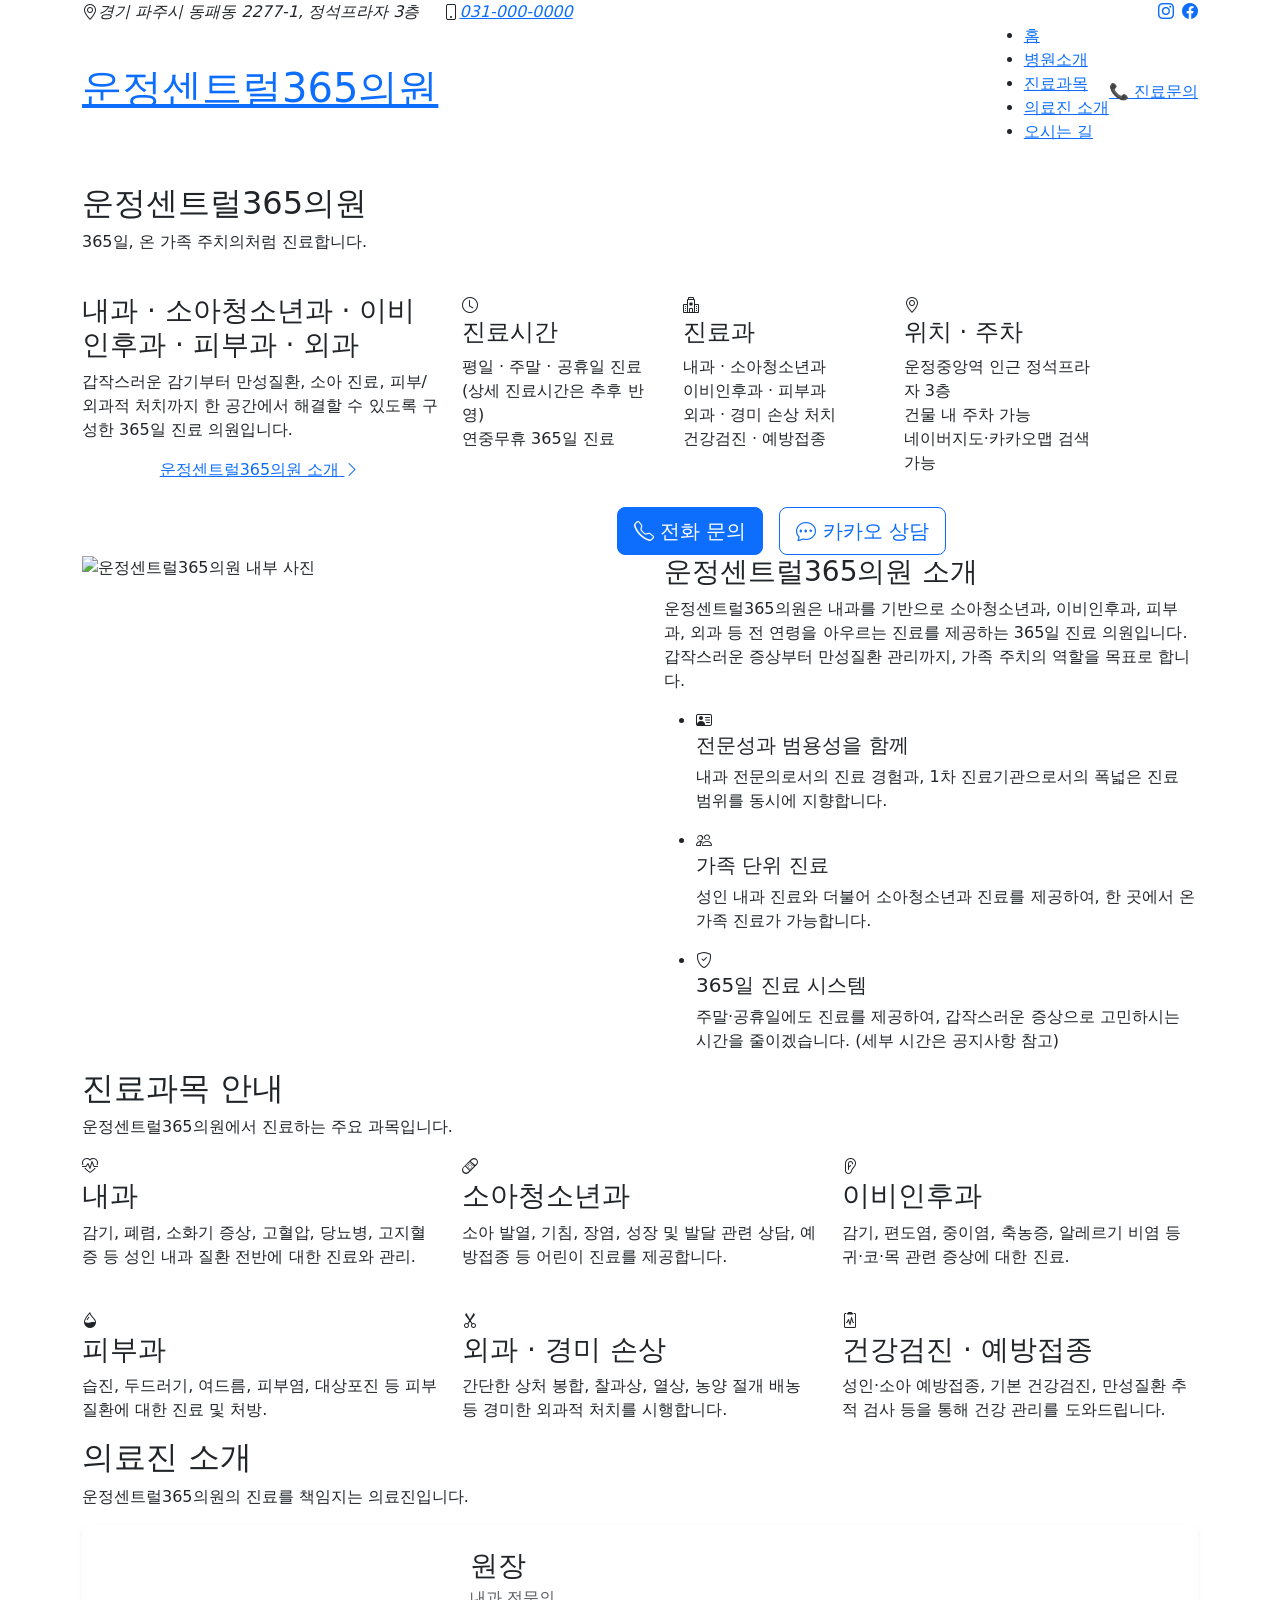
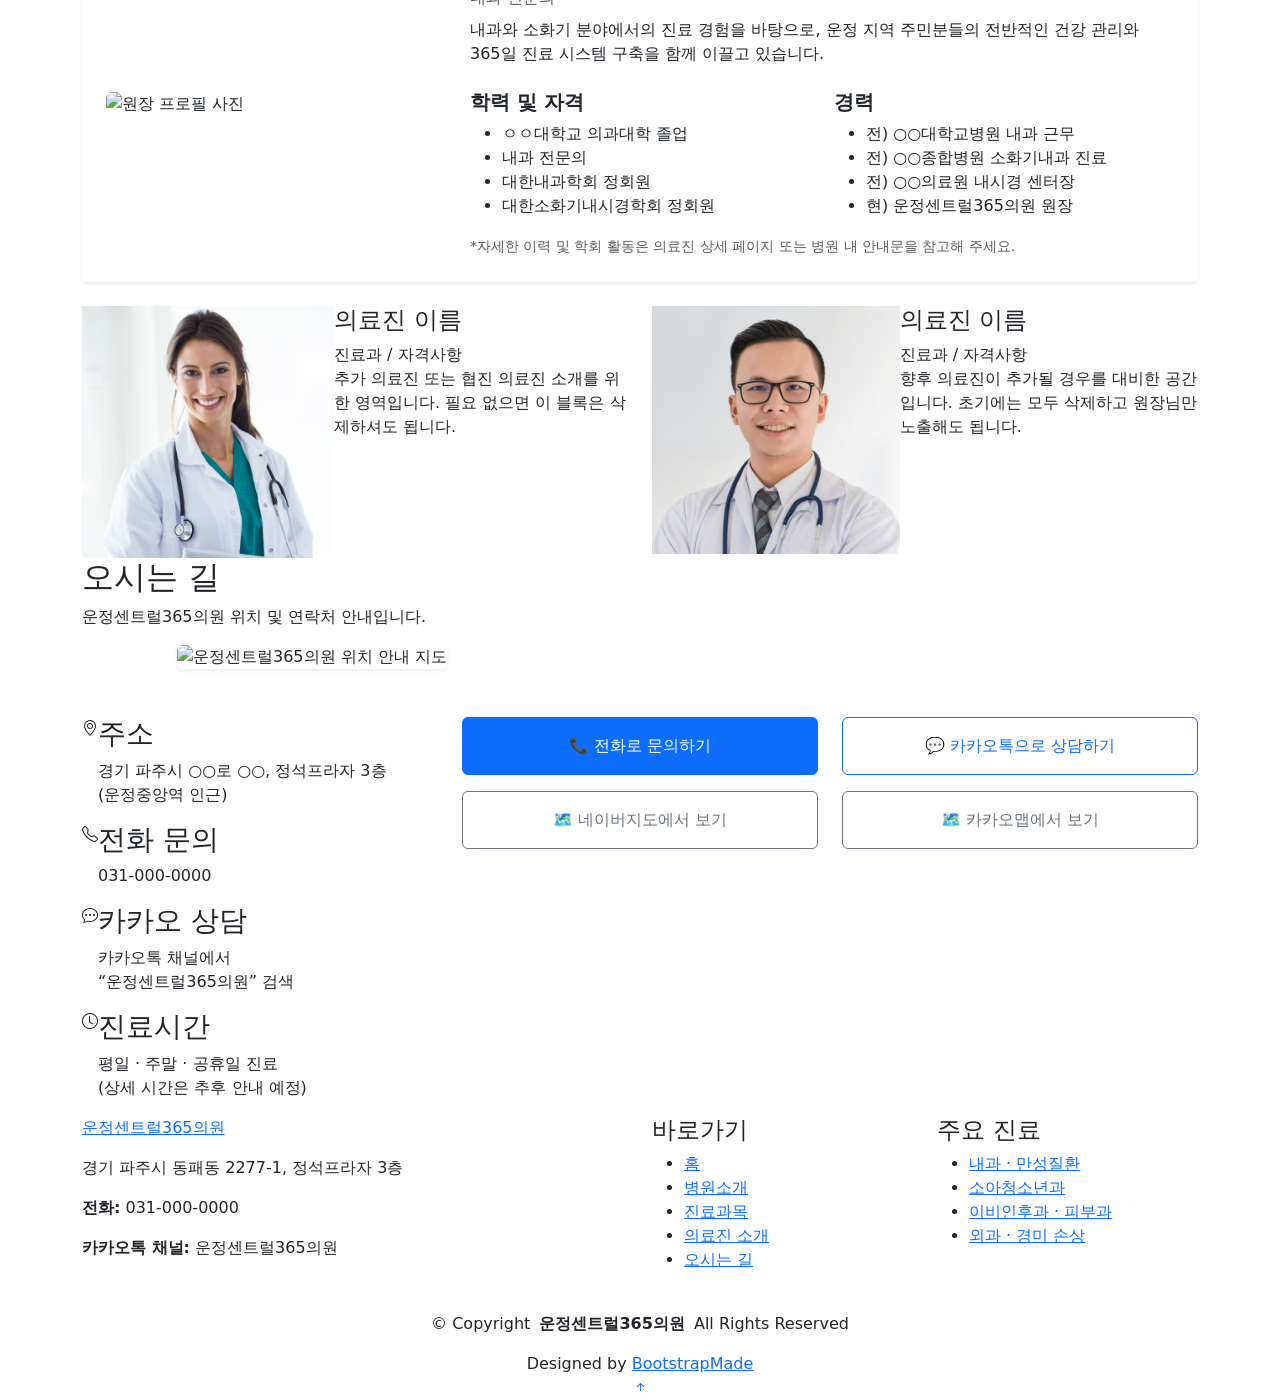
==== commit 592774f5: "dd" ====
--- a/index.html
+++ b/index.html
@@ -1,12 +1,20 @@
 <!DOCTYPE html>
-<html lang="en">
+<html lang="ko">
 
 <head>
   <meta charset="utf-8">
   <meta content="width=device-width, initial-scale=1.0" name="viewport">
-  <title>Index - Medicio Bootstrap Template</title>
-  <meta name="description" content="">
-  <meta name="keywords" content="">
+  <meta property="og:type" content="website">
+<meta property="og:title" content="운정센트럴365의원">
+<meta property="og:description" content="운정중앙역 인근, 365일 진료. 내과·소아청소년과·이비인후과·피부과·외과 통합 진료.">
+<meta property="og:image" content="assets/img/og.jpg">
+<meta property="og:locale" content="ko_KR">
+
+<meta name="twitter:card" content="summary_large_image">
+
+  <title>운정센트럴365의원</title>
+  <meta name="description" content="운정중앙역, 365일 진료. 내과 · 소아청소년과 · 이비인후과 · 피부과 · 외과 통합 진료. 가족 주치의 역할을 지향하는 운정센트럴365의원.">
+  <meta name="keywords" content="운정센트럴365의원, 운정 365의원, 운정 내과, 운정 소아과, 운정 이비인후과, 운정 피부과, 운정 외과, 운정 응급, 365일 진료">
 
   <!-- Favicons -->
   <link href="assets/img/favicon.png" rel="icon">
@@ -15,22 +23,26 @@
   <!-- Fonts -->
   <link href="https://fonts.googleapis.com" rel="preconnect">
   <link href="https://fonts.gstatic.com" rel="preconnect" crossorigin>
-  <link href="https://fonts.googleapis.com/css2?family=Roboto:ital,wght@0,100;0,300;0,400;0,500;0,700;0,900;1,100;1,300;1,400;1,500;1,700;1,900&family=Poppins:ital,wght@0,100;0,200;0,300;0,400;0,500;0,600;0,700;0,800;0,900;1,100;1,200;1,300;1,400;1,500;1,600;1,700;1,800;1,900&family=Raleway:ital,wght@0,100;0,200;0,300;0,400;0,500;0,600;0,700;0,800;0,900;1,100;1,200;1,300;1,400;1,500;1,600;1,700;1,800;1,900&display=swap" rel="stylesheet">
+  <link href="https://fonts.googleapis.com/css2?family=Roboto:wght@300;400;500;700&family=Poppins:wght@300;400;500;600;700&family=Raleway:wght@300;400;500;600;700&display=swap" rel="stylesheet">
 
   <!-- Vendor CSS Files -->
   <link href="assets/vendor/bootstrap/css/bootstrap.min.css" rel="stylesheet">
   <link href="assets/vendor/bootstrap-icons/bootstrap-icons.css" rel="stylesheet">
   <link href="assets/vendor/aos/aos.css" rel="stylesheet">
-  <link href="assets/vendor/fontawesome-free/css/all.min.css" rel="stylesheet">
-  <link href="assets/vendor/glightbox/css/glightbox.min.css" rel="stylesheet">
-  <link href="assets/vendor/swiper/swiper-bundle.min.css" rel="stylesheet">
 
   <!-- Main CSS File -->
   <link href="assets/css/main.css" rel="stylesheet">
 
+  <link rel="stylesheet" as="style" crossorigin
+  href="https://cdn.jsdelivr.net/gh/orioncactus/pretendard@latest/dist/web/variable/pretendardvariable.css">
+
+  <link href="assets/css/custom.css" rel="stylesheet">
+
+  
+
   <!-- =======================================================
-  * Template Name: Medicio
-  * Template URL: https://bootstrapmade.com/medicio-free-bootstrap-theme/
+  * Template Name: Medilab
+  * Template URL: https://bootstrapmade.com/medilab-free-medical-bootstrap-theme/
   * Updated: Aug 07 2024 with Bootstrap v5.3.3
   * Author: BootstrapMade.com
   * License: https://bootstrapmade.com/license/
@@ -39,850 +51,583 @@
 
 <body class="index-page">
 
+  <!-- 헤더 -->
   <header id="header" class="header sticky-top">
 
+    <!-- 상단바 -->
     <div class="topbar d-flex align-items-center">
       <div class="container d-flex justify-content-center justify-content-md-between">
-        <div class="d-none d-md-flex align-items-center">
-          <i class="bi bi-clock me-1"></i> Monday - Saturday, 8AM to 10PM
-        </div>
-        <div class="d-flex align-items-center">
-          <i class="bi bi-phone me-1"></i> Call us now +1 5589 55488 55
-        </div>
-      </div>
-    </div><!-- End Top Bar -->
-
+        <div class="contact-info d-flex align-items-center">
+          <!-- TODO: 실제 주소/전화로 수정 -->
+          <i class="bi bi-geo-alt d-flex align-items-center">
+            <span>경기 파주시 동패동 2277-1, 정석프라자 3층</span>
+          </i>
+          <i class="bi bi-phone d-flex align-items-center ms-4">
+            <a href="tel:031-000-0000">031-000-0000</a>
+          </i>
+        </div>
+        <!-- SNS 안 쓰면 div 삭제해도 됨 -->
+        <div class="social-links d-none d-md-flex align-items-center">
+          <a href="#" class="instagram"><i class="bi bi-instagram"></i></a>
+          <a href="#" class="facebook ms-2"><i class="bi bi-facebook"></i></a>
+        </div>
+      </div>
+    </div>
+    <!-- /상단바 -->
+
+    <!-- 로고/네비 -->
     <div class="branding d-flex align-items-center">
-
-      <div class="container position-relative d-flex align-items-center justify-content-end">
+      <div class="container position-relative d-flex align-items-center justify-content-between">
+
         <a href="index.html" class="logo d-flex align-items-center me-auto">
-          <img src="assets/img/logo.png" alt="">
-          <!-- Uncomment the line below if you also wish to use a text logo -->
-          <!-- <h1 class="sitename">Medicio</h1>  -->
+          <!-- 로고 이미지 있으면 아래 주석 해제 -->
+          <!-- <img src="assets/img/logo.png" alt="운정센트럴365의원 로고"> -->
+          <h1 class="sitename">운정센트럴365의원</h1>
         </a>
 
         <nav id="navmenu" class="navmenu">
           <ul>
-            <li><a href="#hero" class="active">Home</a></li>
-            <li><a href="#about">About</a></li>
-            <li><a href="#services">Services</a></li>
-            <li><a href="#departments">Departments</a></li>
-            <li><a href="#doctors">Doctors</a></li>
-            <li class="dropdown"><a href="#"><span>Dropdown</span> <i class="bi bi-chevron-down toggle-dropdown"></i></a>
-              <ul>
-                <li><a href="#">Dropdown 1</a></li>
-                <li class="dropdown"><a href="#"><span>Deep Dropdown</span> <i class="bi bi-chevron-down toggle-dropdown"></i></a>
-                  <ul>
-                    <li><a href="#">Deep Dropdown 1</a></li>
-                    <li><a href="#">Deep Dropdown 2</a></li>
-                    <li><a href="#">Deep Dropdown 3</a></li>
-                    <li><a href="#">Deep Dropdown 4</a></li>
-                    <li><a href="#">Deep Dropdown 5</a></li>
-                  </ul>
-                </li>
-                <li><a href="#">Dropdown 2</a></li>
-                <li><a href="#">Dropdown 3</a></li>
-                <li><a href="#">Dropdown 4</a></li>
-              </ul>
-            </li>
-            <li><a href="#contact">Contact</a></li>
+            <li><a href="#hero" class="active">홈</a></li>
+            <li><a href="#about">병원소개</a></li>
+            <li><a href="#services">진료과목</a></li>
+            <li><a href="#doctors">의료진 소개</a></li>
+            <li><a href="#contact">오시는 길</a></li>
           </ul>
           <i class="mobile-nav-toggle d-xl-none bi bi-list"></i>
         </nav>
 
-        <a class="cta-btn" href="index.html#appointment">Make an Appointment</a>
-
-      </div>
-
+        <!-- CTA: 365 진료 강조 + 전화 -->
+        <a class="cta-btn d-none d-sm-block" href="tel:031-000-0000">📞 진료문의</a>
+
+      </div>
     </div>
+    <!-- /로고/네비 -->
 
   </header>
+  <!-- /헤더 -->
 
   <main class="main">
 
     <!-- Hero Section -->
-    <section id="hero" class="hero section">
-
-      <div id="hero-carousel" class="carousel slide carousel-fade" data-bs-ride="carousel" data-bs-interval="5000">
-
-        <div class="carousel-item active">
-          <img src="assets/img/hero-carousel/hero-carousel-1.jpg" alt="">
-          <div class="container">
-            <h2>Welcome to Medicio</h2>
-            <p>Lorem ipsum dolor sit amet, consectetur adipiscing elit, sed do eiusmod tempor incididunt ut labore et dolore magna aliqua. Ut enim ad minim veniam, quis nostrud exercitation ullamco laboris nisi ut aliquip ex ea commodo consequat.</p>
-            <a href="#about" class="btn-get-started">Read More</a>
-          </div>
-        </div><!-- End Carousel Item -->
-
-        <div class="carousel-item">
-          <img src="assets/img/hero-carousel/hero-carousel-2.jpg" alt="">
-          <div class="container">
-            <h2>At vero eos et accusamus</h2>
-            <p>Nam libero tempore, cum soluta nobis est eligendi optio cumque nihil impedit quo minus id quod maxime placeat facere possimus, omnis voluptas assumenda est, omnis dolor repellendus. Temporibus autem quibusdam et aut officiis debitis aut.</p>
-            <a href="#about" class="btn-get-started">Read More</a>
-          </div>
-        </div><!-- End Carousel Item -->
-
-        <div class="carousel-item">
-          <img src="assets/img/hero-carousel/hero-carousel-3.jpg" alt="">
-          <div class="container">
-            <h2>Temporibus autem quibusdam</h2>
-            <p>Beatae vitae dicta sunt explicabo. Nemo enim ipsam voluptatem quia voluptas sit aspernatur aut odit aut fugit, sed quia consequuntur magni dolores eos qui ratione voluptatem sequi nesciunt omnis iste natus error sit voluptatem accusantium.</p>
-            <a href="#about" class="btn-get-started">Read More</a>
-          </div>
-        </div><!-- End Carousel Item -->
-
-        <a class="carousel-control-prev" href="#hero-carousel" role="button" data-bs-slide="prev">
-          <span class="carousel-control-prev-icon bi bi-chevron-left" aria-hidden="true"></span>
-        </a>
-
-        <a class="carousel-control-next" href="#hero-carousel" role="button" data-bs-slide="next">
-          <span class="carousel-control-next-icon bi bi-chevron-right" aria-hidden="true"></span>
-        </a>
-
-        <ol class="carousel-indicators"></ol>
-
-      </div>
-
-    </section><!-- /Hero Section -->
-
-    <!-- Featured Services Section -->
-    <section id="featured-services" class="featured-services section">
-
-      <div class="container">
-
-        <div class="row gy-4">
-
-          <div class="col-xl-3 col-md-6 d-flex" data-aos="fade-up" data-aos-delay="100">
-            <div class="service-item position-relative">
-              <div class="icon"><i class="fas fa-heartbeat icon"></i></div>
-              <h4><a href="" class="stretched-link">Lorem Ipsum</a></h4>
-              <p>Voluptatum deleniti atque corrupti quos dolores et quas molestias excepturi</p>
-            </div>
-          </div><!-- End Service Item -->
-
-          <div class="col-xl-3 col-md-6 d-flex" data-aos="fade-up" data-aos-delay="200">
-            <div class="service-item position-relative">
-              <div class="icon"><i class="fas fa-pills icon"></i></div>
-              <h4><a href="" class="stretched-link">Sed ut perspici</a></h4>
-              <p>Duis aute irure dolor in reprehenderit in voluptate velit esse cillum dolore</p>
-            </div>
-          </div><!-- End Service Item -->
-
-          <div class="col-xl-3 col-md-6 d-flex" data-aos="fade-up" data-aos-delay="300">
-            <div class="service-item position-relative">
-              <div class="icon"><i class="fas fa-thermometer icon"></i></div>
-              <h4><a href="" class="stretched-link">Magni Dolores</a></h4>
-              <p>Excepteur sint occaecat cupidatat non proident, sunt in culpa qui officia</p>
-            </div>
-          </div><!-- End Service Item -->
-
-          <div class="col-xl-3 col-md-6 d-flex" data-aos="fade-up" data-aos-delay="400">
-            <div class="service-item position-relative">
-              <div class="icon"><i class="fas fa-dna icon"></i></div>
-              <h4><a href="" class="stretched-link">Nemo Enim</a></h4>
-              <p>At vero eos et accusamus et iusto odio dignissimos ducimus qui blanditiis</p>
-            </div>
-          </div><!-- End Service Item -->
-
-        </div>
-
-      </div>
-
-    </section><!-- /Featured Services Section -->
-
-    <!-- Call To Action Section -->
-    <section id="call-to-action" class="call-to-action section accent-background">
-
-      <div class="container">
-        <div class="row justify-content-center" data-aos="zoom-in" data-aos-delay="100">
-          <div class="col-xl-10">
-            <div class="text-center">
-              <h3>In an emergency? Need help now?</h3>
-              <p>Duis aute irure dolor in reprehenderit in voluptate velit esse cillum dolore eu fugiat nulla pariatur. Excepteur sint occaecat cupidatat non proident, sunt in culpa qui officia deserunt mollit anim id est laborum.</p>
-              <a class="cta-btn" href="#appointment">Make an Appointment</a>
-            </div>
-          </div>
-        </div>
-      </div>
-
-    </section><!-- /Call To Action Section -->
+    <section id="hero" class="hero section light-background">
+
+      <!-- 배경 이미지: 필요 시 교체 -->
+      <img src="assets/img/hero-bg.jpg" alt="" data-aos="fade-in">
+
+      <div class="container position-relative">
+
+        <div class="welcome position-relative" data-aos="fade-down" data-aos-delay="100">
+          <h2>운정센트럴365의원</h2>
+          <p>365일, 온 가족 주치의처럼 진료합니다.</p>
+        </div>
+
+        <div class="content row gy-4 mt-2">
+
+          <!-- 왼쪽: 한 줄 컨셉 + 365 설명 -->
+          <div class="col-lg-4 d-flex align-items-stretch">
+            <div class="why-box" data-aos="zoom-out" data-aos-delay="200">
+              <h3>내과 · 소아청소년과 · 이비인후과 · 피부과 · 외과</h3>
+              <p>
+                갑작스러운 감기부터 만성질환, 소아 진료, 피부/외과적 처치까지
+                한 공간에서 해결할 수 있도록 구성한 365일 진료 의원입니다.
+              </p>
+              <div class="text-center">
+                <a href="#about" class="more-btn"><span>운정센트럴365의원 소개</span> <i class="bi bi-chevron-right"></i></a>
+              </div>
+            </div>
+          </div>
+
+          <!-- 오른쪽: 정보 3박스 -->
+          <div class="col-lg-8 d-flex align-items-stretch">
+            <div class="d-flex flex-column justify-content-center">
+              <div class="row gy-4">
+
+                <!-- 진료시간 -->
+                <div class="col-xl-4 d-flex align-items-stretch">
+                  <div class="icon-box" data-aos="zoom-out" data-aos-delay="300">
+                    <i class="bi bi-clock"></i>
+                    <h4>진료시간</h4>
+                    <p>
+                      <!-- TODO: 실제 시간으로 수정 -->
+                      평일 · 주말 · 공휴일 진료<br>
+                      (상세 진료시간은 추후 반영)<br>
+                      연중무휴 365일 진료
+                    </p>
+                  </div>
+                </div>
+
+                <!-- 진료과목 요약 -->
+                <div class="col-xl-4 d-flex align-items-stretch">
+                  <div class="icon-box" data-aos="zoom-out" data-aos-delay="400">
+                    <i class="bi bi-hospital"></i>
+                    <h4>진료과</h4>
+                    <p>
+                      내과 · 소아청소년과<br>
+                      이비인후과 · 피부과<br>
+                      외과 · 경미 손상 처치<br>
+                      건강검진 · 예방접종
+                    </p>
+                  </div>
+                </div>
+
+                <!-- 위치/주차 -->
+                <div class="col-xl-4 d-flex align-items-stretch">
+                  <div class="icon-box" data-aos="zoom-out" data-aos-delay="500">
+                    <i class="bi bi-geo-alt"></i>
+                    <h4>위치 · 주차</h4>
+                    <p>
+                      운정중앙역 인근 정석프라자 3층<br>
+                      건물 내 주차 가능<br>
+                      네이버지도·카카오맵 검색 가능
+                    </p>
+                  </div>
+                </div>
+
+              </div>
+
+              <!-- 아래 버튼들 -->
+              <div class="text-center mt-3 d-grid gap-2 d-md-flex justify-content-md-center">
+                <a class="btn btn-primary btn-lg me-md-2" href="tel:031-000-0000" aria-label="전화 문의">
+                  <i class="bi bi-telephone"></i> 전화 문의
+                </a>
+                <a class="btn btn-outline-primary btn-lg" href="https://pf.kakao.com/채널ID" target="_blank" rel="noopener"
+                   aria-label="카카오 상담">
+                  <i class="bi bi-chat-dots"></i> 카카오 상담
+                </a>
+              </div>
+
+            </div>
+          </div>
+
+        </div>
+
+      </div>
+
+    </section>
+    <!-- /Hero Section -->
 
     <!-- About Section -->
     <section id="about" class="about section">
 
-      <!-- Section Title -->
-      <div class="container section-title" data-aos="fade-up">
-        <h2>About Us<br></h2>
-        <p>Necessitatibus eius consequatur ex aliquid fuga eum quidem sint consectetur velit</p>
-      </div><!-- End Section Title -->
-
       <div class="container">
 
-        <div class="row gy-4">
-          <div class="col-lg-6 position-relative align-self-start" data-aos="fade-up" data-aos-delay="100">
-            <img src="assets/img/about.jpg" class="img-fluid" alt="">
-            <a href="https://www.youtube.com/watch?v=Y7f98aduVJ8" class="glightbox pulsating-play-btn"></a>
-          </div>
-          <div class="col-lg-6 content" data-aos="fade-up" data-aos-delay="200">
-            <h3>Voluptatem dignissimos provident quasi corporis voluptates sit assumenda.</h3>
-            <p class="fst-italic">
-              Lorem ipsum dolor sit amet, consectetur adipiscing elit, sed do eiusmod tempor incididunt ut labore et dolore
-              magna aliqua.
+        <div class="row gy-4 gx-5">
+
+          <!-- 병원 전경/내부 사진 -->
+          <div class="col-lg-6 position-relative align-self-start" data-aos="fade-up" data-aos-delay="200">
+            <!-- TODO: 실제 사진으로 교체 -->
+            <img src="assets/img/365진료.PNG" class="img-fluid" alt="운정센트럴365의원 내부 사진">
+          </div>
+
+          <!-- 소개 텍스트 -->
+          <div class="col-lg-6 content" data-aos="fade-up" data-aos-delay="100">
+            <h3>운정센트럴365의원 소개</h3>
+            <p>
+              운정센트럴365의원은 내과를 기반으로 소아청소년과, 이비인후과, 피부과, 외과 등
+              전 연령을 아우르는 진료를 제공하는 365일 진료 의원입니다.
+              갑작스러운 증상부터 만성질환 관리까지, 가족 주치의 역할을 목표로 합니다.
             </p>
             <ul>
-              <li><i class="bi bi-check2-all"></i> <span>Ullamco laboris nisi ut aliquip ex ea commodo consequat.</span></li>
-              <li><i class="bi bi-check2-all"></i> <span>Duis aute irure dolor in reprehenderit in voluptate velit.</span></li>
-              <li><i class="bi bi-check2-all"></i> <span>Ullamco laboris nisi ut aliquip ex ea commodo consequat. Duis aute irure dolor in reprehenderit in voluptate trideta storacalaperda mastiro dolore eu fugiat nulla pariatur.</span></li>
+              <li>
+                <i class="bi bi-person-vcard"></i>
+                <div>
+                  <h5>전문성과 범용성을 함께</h5>
+                  <p>내과 전문의로서의 진료 경험과, 1차 진료기관으로서의 폭넓은 진료 범위를 동시에 지향합니다.</p>
+                </div>
+              </li>
+              <li>
+                <i class="bi bi-people"></i>
+                <div>
+                  <h5>가족 단위 진료</h5>
+                  <p>성인 내과 진료와 더불어 소아청소년과 진료를 제공하여, 한 곳에서 온 가족 진료가 가능합니다.</p>
+                </div>
+              </li>
+              <li>
+                <i class="bi bi-shield-check"></i>
+                <div>
+                  <h5>365일 진료 시스템</h5>
+                  <p>주말·공휴일에도 진료를 제공하여, 갑작스러운 증상으로 고민하시는 시간을 줄이겠습니다. (세부 시간은 공지사항 참고)</p>
+                </div>
+              </li>
             </ul>
-            <p>
-              Ullamco laboris nisi ut aliquip ex ea commodo consequat. Duis aute irure dolor in reprehenderit in voluptate
-              velit esse cillum dolore eu fugiat nulla pariatur. Excepteur sint occaecat cupidatat non proident
-            </p>
-          </div>
-        </div>
-
-      </div>
-
-    </section><!-- /About Section -->
-
-    <!-- Stats Section -->
-    <section id="stats" class="stats section">
-
-      <div class="container" data-aos="fade-up" data-aos-delay="100">
-
-        <div class="row gy-4">
-
-          <div class="col-lg-3 col-md-6">
-            <div class="stats-item d-flex align-items-center w-100 h-100">
-              <i class="fas fa-user-md flex-shrink-0"></i>
-              <div>
-                <span data-purecounter-start="0" data-purecounter-end="25" data-purecounter-duration="1" class="purecounter"></span>
-                <p>Doctors</p>
-              </div>
-            </div>
-          </div><!-- End Stats Item -->
-
-          <div class="col-lg-3 col-md-6">
-            <div class="stats-item d-flex align-items-center w-100 h-100">
-              <i class="far fa-hospital flex-shrink-0"></i>
-              <div>
-                <span data-purecounter-start="0" data-purecounter-end="15" data-purecounter-duration="1" class="purecounter"></span>
-                <p>Departments</p>
-              </div>
-            </div>
-          </div><!-- End Stats Item -->
-
-          <div class="col-lg-3 col-md-6">
-            <div class="stats-item d-flex align-items-center w-100 h-100">
-              <i class="fas fa-flask flex-shrink-0"></i>
-              <div>
-                <span data-purecounter-start="0" data-purecounter-end="8" data-purecounter-duration="1" class="purecounter"></span>
-                <p>Research Labs</p>
-              </div>
-            </div>
-          </div><!-- End Stats Item -->
-
-          <div class="col-lg-3 col-md-6">
-            <div class="stats-item d-flex align-items-center w-100 h-100">
-              <i class="fas fa-award flex-shrink-0"></i>
-              <div>
-                <span data-purecounter-start="0" data-purecounter-end="150" data-purecounter-duration="1" class="purecounter"></span>
-                <p>Awards</p>
-              </div>
-            </div>
-          </div><!-- End Stats Item -->
-
-        </div>
-
-      </div>
-
-    </section><!-- /Stats Section -->
-
-    <!-- Features Section -->
-    <section id="features" class="features section">
-
-      <div class="container">
-
-        <div class="row justify-content-around gy-4">
-          <div class="features-image col-lg-6" data-aos="fade-up" data-aos-delay="100"><img src="assets/img/features.jpg" alt=""></div>
-
-          <div class="col-lg-5 d-flex flex-column justify-content-center" data-aos="fade-up" data-aos-delay="200">
-            <h3>Enim quis est voluptatibus aliquid consequatur fugiat</h3>
-            <p>Esse voluptas cumque vel exercitationem. Reiciendis est hic accusamus. Non ipsam et sed minima temporibus laudantium. Soluta voluptate sed facere corporis dolores excepturi</p>
-
-            <div class="icon-box d-flex position-relative" data-aos="fade-up" data-aos-delay="300">
-              <i class="fa-solid fa-hand-holding-medical flex-shrink-0"></i>
-              <div>
-                <h4><a href="" class="stretched-link">Lorem Ipsum</a></h4>
-                <p>Voluptatum deleniti atque corrupti quos dolores et quas molestias excepturi sint occaecati cupiditate non provident</p>
-              </div>
-            </div><!-- End Icon Box -->
-
-            <div class="icon-box d-flex position-relative" data-aos="fade-up" data-aos-delay="400">
-              <i class="fa-solid fa-suitcase-medical flex-shrink-0"></i>
-              <div>
-                <h4><a href="" class="stretched-link">Nemo Enim</a></h4>
-                <p>At vero eos et accusamus et iusto odio dignissimos ducimus qui blanditiis praesentium voluptatum deleniti atque</p>
-              </div>
-            </div><!-- End Icon Box -->
-
-            <div class="icon-box d-flex position-relative" data-aos="fade-up" data-aos-delay="500">
-              <i class="fa-solid fa-staff-snake flex-shrink-0"></i>
-              <div>
-                <h4><a href="" class="stretched-link">Dine Pad</a></h4>
-                <p>Explicabo est voluptatum asperiores consequatur magnam. Et veritatis odit. Sunt aut deserunt minus aut eligendi omnis</p>
-              </div>
-            </div><!-- End Icon Box -->
-
-            <div class="icon-box d-flex position-relative" data-aos="fade-up" data-aos-delay="600">
-              <i class="fa-solid fa-lungs flex-shrink-0"></i>
-              <div>
-                <h4><a href="" class="stretched-link">Tride clov</a></h4>
-                <p>Est voluptatem labore deleniti quis a delectus et. Saepe dolorem libero sit non aspernatur odit amet. Et eligendi</p>
-              </div>
-            </div><!-- End Icon Box -->
-
-          </div>
-        </div>
-
-      </div>
-
-    </section><!-- /Features Section -->
+          </div>
+
+        </div>
+
+      </div>
+
+    </section>
+    <!-- /About Section -->
 
     <!-- Services Section -->
     <section id="services" class="services section">
 
-      <!-- Section Title -->
       <div class="container section-title" data-aos="fade-up">
-        <h2>Services</h2>
-        <p>Necessitatibus eius consequatur ex aliquid fuga eum quidem sint consectetur velit</p>
-      </div><!-- End Section Title -->
+        <h2>진료과목 안내</h2>
+        <p>운정센트럴365의원에서 진료하는 주요 과목입니다.</p>
+      </div>
 
       <div class="container">
 
         <div class="row gy-4">
 
+          <!-- 내과 -->
           <div class="col-lg-4 col-md-6" data-aos="fade-up" data-aos-delay="100">
-            <div class="service-item  position-relative">
+            <div class="service-item position-relative">
               <div class="icon">
-                <i class="fas fa-heartbeat"></i>
-              </div>
-              <a href="#" class="stretched-link">
-                <h3>Nesciunt Mete</h3>
-              </a>
-              <p>Provident nihil minus qui consequatur non omnis maiores. Eos accusantium minus dolores iure perferendis tempore et consequatur.</p>
-            </div>
-          </div><!-- End Service Item -->
-
+                <i class="bi bi-heart-pulse"></i>
+              </div>
+              <h3>내과</h3>
+              <p>감기, 폐렴, 소화기 증상, 고혈압, 당뇨병, 고지혈증 등 성인 내과 질환 전반에 대한 진료와 관리.</p>
+            </div>
+          </div>
+
+          <!-- 소아청소년과 -->
           <div class="col-lg-4 col-md-6" data-aos="fade-up" data-aos-delay="200">
             <div class="service-item position-relative">
               <div class="icon">
-                <i class="fas fa-pills"></i>
-              </div>
-              <a href="#" class="stretched-link">
-                <h3>Eosle Commodi</h3>
-              </a>
-              <p>Ut autem aut autem non a. Sint sint sit facilis nam iusto sint. Libero corrupti neque eum hic non ut nesciunt dolorem.</p>
-            </div>
-          </div><!-- End Service Item -->
-
+                <i class="bi bi-bandaid"></i>
+              </div>
+              <h3>소아청소년과</h3>
+              <p>소아 발열, 기침, 장염, 성장 및 발달 관련 상담, 예방접종 등 어린이 진료를 제공합니다.</p>
+            </div>
+          </div>
+
+          <!-- 이비인후과 -->
           <div class="col-lg-4 col-md-6" data-aos="fade-up" data-aos-delay="300">
             <div class="service-item position-relative">
               <div class="icon">
-                <i class="fas fa-hospital-user"></i>
-              </div>
-              <a href="#" class="stretched-link">
-                <h3>Ledo Markt</h3>
-              </a>
-              <p>Ut excepturi voluptatem nisi sed. Quidem fuga consequatur. Minus ea aut. Vel qui id voluptas adipisci eos earum corrupti.</p>
-            </div>
-          </div><!-- End Service Item -->
-
+                <i class="bi bi-ear"></i>
+              </div>
+              <h3>이비인후과</h3>
+              <p>감기, 편도염, 중이염, 축농증, 알레르기 비염 등 귀·코·목 관련 증상에 대한 진료.</p>
+            </div>
+          </div>
+
+          <!-- 피부과 -->
           <div class="col-lg-4 col-md-6" data-aos="fade-up" data-aos-delay="400">
             <div class="service-item position-relative">
               <div class="icon">
-                <i class="fas fa-dna"></i>
-              </div>
-              <a href="#" class="stretched-link">
-                <h3>Asperiores Commodit</h3>
-              </a>
-              <p>Non et temporibus minus omnis sed dolor esse consequatur. Cupiditate sed error ea fuga sit provident adipisci neque.</p>
-              <a href="#" class="stretched-link"></a>
-            </div>
-          </div><!-- End Service Item -->
-
+                <i class="bi bi-droplet-half"></i>
+              </div>
+              <h3>피부과</h3>
+              <p>습진, 두드러기, 여드름, 피부염, 대상포진 등 피부 질환에 대한 진료 및 처방.</p>
+            </div>
+          </div>
+
+          <!-- 외과/경미손상 -->
           <div class="col-lg-4 col-md-6" data-aos="fade-up" data-aos-delay="500">
             <div class="service-item position-relative">
               <div class="icon">
-                <i class="fas fa-wheelchair"></i>
-              </div>
-              <a href="#" class="stretched-link">
-                <h3>Velit Doloremque</h3>
-              </a>
-              <p>Cumque et suscipit saepe. Est maiores autem enim facilis ut aut ipsam corporis aut. Sed animi at autem alias eius labore.</p>
-              <a href="#" class="stretched-link"></a>
-            </div>
-          </div><!-- End Service Item -->
-
+                <i class="bi bi-scissors"></i>
+              </div>
+              <h3>외과 · 경미 손상</h3>
+              <p>간단한 상처 봉합, 찰과상, 열상, 농양 절개 배농 등 경미한 외과적 처치를 시행합니다.</p>
+            </div>
+          </div>
+
+          <!-- 건강검진/예방접종 -->
           <div class="col-lg-4 col-md-6" data-aos="fade-up" data-aos-delay="600">
             <div class="service-item position-relative">
               <div class="icon">
-                <i class="fas fa-notes-medical"></i>
-              </div>
-              <a href="#" class="stretched-link">
-                <h3>Dolori Architecto</h3>
-              </a>
-              <p>Hic molestias ea quibusdam eos. Fugiat enim doloremque aut neque non et debitis iure. Corrupti recusandae ducimus enim.</p>
-              <a href="#" class="stretched-link"></a>
-            </div>
-          </div><!-- End Service Item -->
-
-        </div>
-
-      </div>
-
-    </section><!-- /Services Section -->
-
-    <!-- Tabs Section -->
-    <section id="tabs" class="tabs section">
-
-      <!-- Section Title -->
+                <i class="bi bi-clipboard2-pulse"></i>
+              </div>
+              <h3>건강검진 · 예방접종</h3>
+              <p>성인·소아 예방접종, 기본 건강검진, 만성질환 추적 검사 등을 통해 건강 관리를 도와드립니다.</p>
+            </div>
+          </div>
+
+        </div>
+
+      </div>
+
+    </section>
+    <!-- /Services Section -->
+
+    <!-- Doctors Section (강조 버전) -->
+    <section id="doctors" class="doctors section light-background">
+
       <div class="container section-title" data-aos="fade-up">
-        <h2>Departments</h2>
-        <p>Necessitatibus eius consequatur ex aliquid fuga eum quidem sint consectetur velit</p>
-      </div><!-- End Section Title -->
+        <h2>의료진 소개</h2>
+        <p>운정센트럴365의원의 진료를 책임지는 의료진입니다.</p>
+      </div>
+
+      <div class="container">
+
+        <div class="row gy-4">
+
+          <!-- 메인 원장: 크게 -->
+          <div class="col-12" data-aos="fade-up" data-aos-delay="100">
+            <div class="card border-0 shadow-sm p-3 p-md-4">
+              <div class="row g-4 align-items-center">
+
+                <!-- 사진 -->
+                <div class="col-md-4">
+                  <!-- TODO: 실제 프로필 사진으로 교체 -->
+                  <img src="assets/img/doctors/profile.jpg" class="img-fluid rounded" alt="원장 프로필 사진">
+                </div>
+
+                <!-- 프로필 상세 -->
+                <div class="col-md-8">
+                  <h3 class="mb-1">원장</h3> <!-- TODO: 실제 이름 -->
+                  <p class="mb-2 text-muted">
+                    내과 전문의 <!-- / 소화기내과 세부전문의 등 실제 자격 -->
+                  </p>
+                  <p class="mb-3">
+                    내과와 소화기 분야에서의 진료 경험을 바탕으로, 운정 지역 주민분들의
+                    전반적인 건강 관리와 365일 진료 시스템 구축을 함께 이끌고 있습니다.
+                  </p>
+
+                  <div class="row">
+                    <div class="col-md-6">
+                      <h5 class="fw-bold mt-2">학력 및 자격</h5>
+                      <ul class="mb-2">
+                        <li>ㅇㅇ대학교 의과대학 졸업</li>
+                        <li>내과 전문의</li>
+                        <li>대한내과학회 정회원</li>
+                        <li>대한소화기내시경학회 정회원</li>
+                      </ul>
+                    </div>
+                    <div class="col-md-6">
+                      <h5 class="fw-bold mt-2">경력</h5>
+                      <ul class="mb-2">
+                        <li>전) ○○대학교병원 내과 근무</li>
+                        <li>전) ○○종합병원 소화기내과 진료</li>
+                        <li>전) ○○의료원 내시경 센터장</li>
+                        <li>현) 운정센트럴365의원 원장</li>
+                      </ul>
+                    </div>
+                  </div>
+
+                  <p class="mt-2 mb-0">
+                    <small class="text-muted">
+                      *자세한 이력 및 학회 활동은 의료진 상세 페이지 또는 병원 내 안내문을 참고해 주세요.
+                    </small>
+                  </p>
+                </div>
+
+              </div>
+            </div>
+          </div>
+
+          <!-- 추가 의료진 (있으면 사용, 없으면 이 col 블록 삭제) -->
+          <div class="col-md-6" data-aos="fade-up" data-aos-delay="200">
+            <div class="team-member d-flex align-items-start">
+              <div class="pic">
+                <img src="assets/img/doctors/doctors-2.jpg" class="img-fluid" alt="의료진 사진">
+              </div>
+              <div class="member-info">
+                <h4>의료진 이름</h4>
+                <span>진료과 / 자격사항</span>
+                <p>
+                  추가 의료진 또는 협진 의료진 소개를 위한 영역입니다.
+                  필요 없으면 이 블록은 삭제하셔도 됩니다.
+                </p>
+              </div>
+            </div>
+          </div>
+
+          <div class="col-md-6" data-aos="fade-up" data-aos-delay="300">
+            <div class="team-member d-flex align-items-start">
+              <div class="pic">
+                <img src="assets/img/doctors/doctors-3.jpg" class="img-fluid" alt="의료진 사진">
+              </div>
+              <div class="member-info">
+                <h4>의료진 이름</h4>
+                <span>진료과 / 자격사항</span>
+                <p>
+                  향후 의료진이 추가될 경우를 대비한 공간입니다.
+                  초기에는 모두 삭제하고 원장님만 노출해도 됩니다.
+                </p>
+              </div>
+            </div>
+          </div>
+
+        </div>
+
+      </div>
+
+    </section>
+    <!-- /Doctors Section -->
+
+    <!-- Contact Section (네이버 지도) -->
+    <section id="contact" class="contact section">
+
+      <div class="container section-title" data-aos="fade-up">
+        <h2>오시는 길</h2>
+        <p>운정센트럴365의원 위치 및 연락처 안내입니다.</p>
+      </div>
+
+      <div class="container mb-5" data-aos="fade-up" data-aos-delay="200">
+        <div class="row justify-content-center">
+          <div class="col-lg-10">
+            <img 
+              src="assets/img/place.PNG" 
+              alt="운정센트럴365의원 위치 안내 지도" 
+              class="img-fluid rounded shadow-sm w-100">
+          </div>
+        </div>
+      </div>
 
       <div class="container" data-aos="fade-up" data-aos-delay="100">
 
-        <div class="row">
-          <div class="col-lg-3">
-            <ul class="nav nav-tabs flex-column">
-              <li class="nav-item">
-                <a class="nav-link active show" data-bs-toggle="tab" href="#tabs-tab-1">Cardiology</a>
-              </li>
-              <li class="nav-item">
-                <a class="nav-link" data-bs-toggle="tab" href="#tabs-tab-2">Neurology</a>
-              </li>
-              <li class="nav-item">
-                <a class="nav-link" data-bs-toggle="tab" href="#tabs-tab-3">Hepatology</a>
-              </li>
-              <li class="nav-item">
-                <a class="nav-link" data-bs-toggle="tab" href="#tabs-tab-4">Pediatrics</a>
-              </li>
-              <li class="nav-item">
-                <a class="nav-link" data-bs-toggle="tab" href="#tabs-tab-5">Ophthalmologists</a>
-              </li>
-            </ul>
-          </div>
-          <div class="col-lg-9 mt-4 mt-lg-0">
-            <div class="tab-content">
-              <div class="tab-pane active show" id="tabs-tab-1">
-                <div class="row">
-                  <div class="col-lg-8 details order-2 order-lg-1">
-                    <h3>Cardiology</h3>
-                    <p class="fst-italic">Qui laudantium consequatur laborum sit qui ad sapiente dila parde sonata raqer a videna mareta paulona marka</p>
-                    <p>Et nobis maiores eius. Voluptatibus ut enim blanditiis atque harum sint. Laborum eos ipsum ipsa odit magni. Incidunt hic ut molestiae aut qui. Est repellat minima eveniet eius et quis magni nihil. Consequatur dolorem quaerat quos qui similique accusamus nostrum rem vero</p>
-                  </div>
-                  <div class="col-lg-4 text-center order-1 order-lg-2">
-                    <img src="assets/img/departments-1.jpg" alt="" class="img-fluid">
-                  </div>
-                </div>
-              </div>
-              <div class="tab-pane" id="tabs-tab-2">
-                <div class="row">
-                  <div class="col-lg-8 details order-2 order-lg-1">
-                    <h3>Neurology</h3>
-                    <p class="fst-italic">Qui laudantium consequatur laborum sit qui ad sapiente dila parde sonata raqer a videna mareta paulona marka</p>
-                    <p>Ea ipsum voluptatem consequatur quis est. Illum error ullam omnis quia et reiciendis sunt sunt est. Non aliquid repellendus itaque accusamus eius et velit ipsa voluptates. Optio nesciunt eaque beatae accusamus lerode pakto madirna desera vafle de nideran pal</p>
-                  </div>
-                  <div class="col-lg-4 text-center order-1 order-lg-2">
-                    <img src="assets/img/departments-2.jpg" alt="" class="img-fluid">
-                  </div>
-                </div>
-              </div>
-              <div class="tab-pane" id="tabs-tab-3">
-                <div class="row">
-                  <div class="col-lg-8 details order-2 order-lg-1">
-                    <h3>Hepatology</h3>
-                    <p class="fst-italic">Eos voluptatibus quo. Odio similique illum id quidem non enim fuga. Qui natus non sunt dicta dolor et. In asperiores velit quaerat perferendis aut</p>
-                    <p>Iure officiis odit rerum. Harum sequi eum illum corrupti culpa veritatis quisquam. Neque necessitatibus illo rerum eum ut. Commodi ipsam minima molestiae sed laboriosam a iste odio. Earum odit nesciunt fugiat sit ullam. Soluta et harum voluptatem optio quae</p>
-                  </div>
-                  <div class="col-lg-4 text-center order-1 order-lg-2">
-                    <img src="assets/img/departments-3.jpg" alt="" class="img-fluid">
-                  </div>
-                </div>
-              </div>
-              <div class="tab-pane" id="tabs-tab-4">
-                <div class="row">
-                  <div class="col-lg-8 details order-2 order-lg-1">
-                    <h3>Pediatrics</h3>
-                    <p class="fst-italic">Totam aperiam accusamus. Repellat consequuntur iure voluptas iure porro quis delectus</p>
-                    <p>Eaque consequuntur consequuntur libero expedita in voluptas. Nostrum ipsam necessitatibus aliquam fugiat debitis quis velit. Eum ex maxime error in consequatur corporis atque. Eligendi asperiores sed qui veritatis aperiam quia a laborum inventore</p>
-                  </div>
-                  <div class="col-lg-4 text-center order-1 order-lg-2">
-                    <img src="assets/img/departments-4.jpg" alt="" class="img-fluid">
-                  </div>
-                </div>
-              </div>
-              <div class="tab-pane" id="tabs-tab-5">
-                <div class="row">
-                  <div class="col-lg-8 details order-2 order-lg-1">
-                    <h3>Ophthalmologists</h3>
-                    <p class="fst-italic">Omnis blanditiis saepe eos autem qui sunt debitis porro quia.</p>
-                    <p>Exercitationem nostrum omnis. Ut reiciendis repudiandae minus. Omnis recusandae ut non quam ut quod eius qui. Ipsum quia odit vero atque qui quibusdam amet. Occaecati sed est sint aut vitae molestiae voluptate vel</p>
-                  </div>
-                  <div class="col-lg-4 text-center order-1 order-lg-2">
-                    <img src="assets/img/departments-5.jpg" alt="" class="img-fluid">
-                  </div>
-                </div>
-              </div>
-            </div>
-          </div>
-        </div>
-
-      </div>
-
-    </section><!-- /Tabs Section -->
-
-   
-
-    <!-- Doctors Section -->
-    <section id="doctors" class="doctors section light-background">
-
-      <!-- Section Title -->
-      <div class="container section-title" data-aos="fade-up">
-        <h2>Doctors</h2>
-        <p>Necessitatibus eius consequatur ex aliquid fuga eum quidem sint consectetur velit</p>
-      </div><!-- End Section Title -->
-
-      <div class="container">
-
         <div class="row gy-4">
 
-          <div class="col-lg-3 col-md-6 d-flex align-items-stretch" data-aos="fade-up" data-aos-delay="100">
-            <div class="team-member">
-              <div class="member-img">
-                <img src="assets/img/doctors/doctors-1.jpg" class="img-fluid" alt="">
-                <div class="social">
-                  <a href=""><i class="bi bi-twitter-x"></i></a>
-                  <a href=""><i class="bi bi-facebook"></i></a>
-                  <a href=""><i class="bi bi-instagram"></i></a>
-                  <a href=""><i class="bi bi-linkedin"></i></a>
-                </div>
-              </div>
-              <div class="member-info">
-                <h4>Walter White</h4>
-                <span>Chief Medical Officer</span>
-              </div>
-            </div>
-          </div><!-- End Team Member -->
-
-          <div class="col-lg-3 col-md-6 d-flex align-items-stretch" data-aos="fade-up" data-aos-delay="200">
-            <div class="team-member">
-              <div class="member-img">
-                <img src="assets/img/doctors/doctors-2.jpg" class="img-fluid" alt="">
-                <div class="social">
-                  <a href=""><i class="bi bi-twitter-x"></i></a>
-                  <a href=""><i class="bi bi-facebook"></i></a>
-                  <a href=""><i class="bi bi-instagram"></i></a>
-                  <a href=""><i class="bi bi-linkedin"></i></a>
-                </div>
-              </div>
-              <div class="member-info">
-                <h4>Sarah Jhonson</h4>
-                <span>Anesthesiologist</span>
-              </div>
-            </div>
-          </div><!-- End Team Member -->
-
-          <div class="col-lg-3 col-md-6 d-flex align-items-stretch" data-aos="fade-up" data-aos-delay="300">
-            <div class="team-member">
-              <div class="member-img">
-                <img src="assets/img/doctors/doctors-3.jpg" class="img-fluid" alt="">
-                <div class="social">
-                  <a href=""><i class="bi bi-twitter-x"></i></a>
-                  <a href=""><i class="bi bi-facebook"></i></a>
-                  <a href=""><i class="bi bi-instagram"></i></a>
-                  <a href=""><i class="bi bi-linkedin"></i></a>
-                </div>
-              </div>
-              <div class="member-info">
-                <h4>William Anderson</h4>
-                <span>Cardiology</span>
-              </div>
-            </div>
-          </div><!-- End Team Member -->
-
-          <div class="col-lg-3 col-md-6 d-flex align-items-stretch" data-aos="fade-up" data-aos-delay="400">
-            <div class="team-member">
-              <div class="member-img">
-                <img src="assets/img/doctors/doctors-4.jpg" class="img-fluid" alt="">
-                <div class="social">
-                  <a href=""><i class="bi bi-twitter-x"></i></a>
-                  <a href=""><i class="bi bi-facebook"></i></a>
-                  <a href=""><i class="bi bi-instagram"></i></a>
-                  <a href=""><i class="bi bi-linkedin"></i></a>
-                </div>
-              </div>
-              <div class="member-info">
-                <h4>Amanda Jepson</h4>
-                <span>Neurosurgeon</span>
-              </div>
-            </div>
-          </div><!-- End Team Member -->
-
-        </div>
-
-      </div>
-
-    </section><!-- /Doctors Section -->
-
-    <!-- Gallery Section -->
-    <section id="gallery" class="gallery section">
-
-      <!-- Section Title -->
-      <div class="container section-title" data-aos="fade-up">
-        <h2>Gallery</h2>
-        <p>Necessitatibus eius consequatur ex aliquid fuga eum quidem sint consectetur velit</p>
-      </div><!-- End Section Title -->
-
-      <div class="container" data-aos="fade-up" data-aos-delay="100">
-
-        <div class="swiper init-swiper">
-          <script type="application/json" class="swiper-config">
-            {
-              "loop": true,
-              "speed": 600,
-              "autoplay": {
-                "delay": 5000
-              },
-              "slidesPerView": "auto",
-              "centeredSlides": true,
-              "pagination": {
-                "el": ".swiper-pagination",
-                "type": "bullets",
-                "clickable": true
-              },
-              "breakpoints": {
-                "320": {
-                  "slidesPerView": 1,
-                  "spaceBetween": 0
-                },
-                "768": {
-                  "slidesPerView": 3,
-                  "spaceBetween": 20
-                },
-                "1200": {
-                  "slidesPerView": 5,
-                  "spaceBetween": 20
-                }
-              }
-            }
-          </script>
-          <div class="swiper-wrapper align-items-center">
-            <div class="swiper-slide"><a class="glightbox" data-gallery="images-gallery" href="assets/img/gallery/gallery-1.jpg"><img src="assets/img/gallery/gallery-1.jpg" class="img-fluid" alt=""></a></div>
-            <div class="swiper-slide"><a class="glightbox" data-gallery="images-gallery" href="assets/img/gallery/gallery-2.jpg"><img src="assets/img/gallery/gallery-2.jpg" class="img-fluid" alt=""></a></div>
-            <div class="swiper-slide"><a class="glightbox" data-gallery="images-gallery" href="assets/img/gallery/gallery-3.jpg"><img src="assets/img/gallery/gallery-3.jpg" class="img-fluid" alt=""></a></div>
-            <div class="swiper-slide"><a class="glightbox" data-gallery="images-gallery" href="assets/img/gallery/gallery-4.jpg"><img src="assets/img/gallery/gallery-4.jpg" class="img-fluid" alt=""></a></div>
-            <div class="swiper-slide"><a class="glightbox" data-gallery="images-gallery" href="assets/img/gallery/gallery-5.jpg"><img src="assets/img/gallery/gallery-5.jpg" class="img-fluid" alt=""></a></div>
-            <div class="swiper-slide"><a class="glightbox" data-gallery="images-gallery" href="assets/img/gallery/gallery-6.jpg"><img src="assets/img/gallery/gallery-6.jpg" class="img-fluid" alt=""></a></div>
-            <div class="swiper-slide"><a class="glightbox" data-gallery="images-gallery" href="assets/img/gallery/gallery-7.jpg"><img src="assets/img/gallery/gallery-7.jpg" class="img-fluid" alt=""></a></div>
-            <div class="swiper-slide"><a class="glightbox" data-gallery="images-gallery" href="assets/img/gallery/gallery-8.jpg"><img src="assets/img/gallery/gallery-8.jpg" class="img-fluid" alt=""></a></div>
-          </div>
-          <div class="swiper-pagination"></div>
-        </div>
-
-      </div>
-
-    </section><!-- /Gallery Section -->
-
-
-    <!-- Contact Section -->
-    <section id="contact" class="contact section">
-
-      <!-- Section Title -->
-      <div class="container section-title" data-aos="fade-up">
-        <h2>Contact</h2>
-        <p>Necessitatibus eius consequatur ex aliquid fuga eum quidem sint consectetur velit</p>
-      </div><!-- End Section Title -->
-
-      <div class="mb-5" data-aos="fade-up" data-aos-delay="200">
-        <iframe style="border:0; width: 100%; height: 370px;" src="https://www.google.com/maps/embed?pb=!1m14!1m8!1m3!1d48389.78314118045!2d-74.006138!3d40.710059!3m2!1i1024!2i768!4f13.1!3m3!1m2!1s0x89c25a22a3bda30d%3A0xb89d1fe6bc499443!2sDowntown%20Conference%20Center!5e0!3m2!1sen!2sus!4v1676961268712!5m2!1sen!2sus" frameborder="0" allowfullscreen="" loading="lazy" referrerpolicy="no-referrer-when-downgrade"></iframe>
-      </div><!-- End Google Maps -->
-
-      <div class="container" data-aos="fade-up" data-aos-delay="100">
-
-        <div class="row gy-4">
-          <div class="col-lg-6 ">
-            <div class="row gy-4">
-
-              <div class="col-lg-12">
-                <div class="info-item d-flex flex-column justify-content-center align-items-center" data-aos="fade-up" data-aos-delay="200">
-                  <i class="bi bi-geo-alt"></i>
-                  <h3>Address</h3>
-                  <p>A108 Adam Street, New York, NY 535022</p>
-                </div>
-              </div><!-- End Info Item -->
+          <!-- 좌측: 정보 블럭 -->
+          <div class="col-lg-4">
+
+            <div class="info-item d-flex" data-aos="fade-up" data-aos-delay="300">
+              <i class="bi bi-geo-alt flex-shrink-0"></i>
+              <div>
+                <h3>주소</h3>
+                <!-- TODO: 실제 주소 -->
+                <p>경기 파주시 ○○로 ○○, 정석프라자 3층<br>(운정중앙역 인근)</p>
+              </div>
+            </div>
+
+            <div class="info-item d-flex" data-aos="fade-up" data-aos-delay="400">
+              <i class="bi bi-telephone flex-shrink-0"></i>
+              <div>
+                <h3>전화 문의</h3>
+                <!-- TODO: 실제 번호 -->
+                <p>031-000-0000</p>
+              </div>
+            </div>
+
+            <div class="info-item d-flex" data-aos="fade-up" data-aos-delay="500">
+              <i class="bi bi-chat-dots flex-shrink-0"></i>
+              <div>
+                <h3>카카오 상담</h3>
+                <!-- TODO: 실제 채널명 -->
+                <p>카카오톡 채널에서<br>“운정센트럴365의원” 검색</p>
+              </div>
+            </div>
+
+            <div class="info-item d-flex" data-aos="fade-up" data-aos-delay="600">
+              <i class="bi bi-clock flex-shrink-0"></i>
+              <div>
+                <h3>진료시간</h3>
+                <!-- TODO: 실제 시간 -->
+                <p>
+                  평일 · 주말 · 공휴일 진료<br>
+                  (상세 시간은 추후 안내 예정)
+                </p>
+              </div>
+            </div>
+
+          </div>
+
+          <!-- 우측: 액션 버튼들 -->
+          <div class="col-lg-8" data-aos="fade-up" data-aos-delay="200">
+
+            <div class="row gy-3">
 
               <div class="col-md-6">
-                <div class="info-item d-flex flex-column justify-content-center align-items-center" data-aos="fade-up" data-aos-delay="300">
-                  <i class="bi bi-telephone"></i>
-                  <h3>Call Us</h3>
-                  <p>+1 5589 55488 55</p>
-                </div>
-              </div><!-- End Info Item -->
+                <a href="tel:031-000-0000" class="btn btn-primary w-100 py-3">
+                  📞 전화로 문의하기
+                </a>
+              </div>
 
               <div class="col-md-6">
-                <div class="info-item d-flex flex-column justify-content-center align-items-center" data-aos="fade-up" data-aos-delay="400">
-                  <i class="bi bi-envelope"></i>
-                  <h3>Email Us</h3>
-                  <p>info@example.com</p>
-                </div>
-              </div><!-- End Info Item -->
-
-            </div>
-          </div>
-
-          <div class="col-lg-6">
-            <form action="forms/contact.php" method="post" class="php-email-form" data-aos="fade-up" data-aos-delay="500">
-              <div class="row gy-4">
-
-                <div class="col-md-6">
-                  <input type="text" name="name" class="form-control" placeholder="Your Name" required="">
-                </div>
-
-                <div class="col-md-6 ">
-                  <input type="email" class="form-control" name="email" placeholder="Your Email" required="">
-                </div>
-
-                <div class="col-md-12">
-                  <input type="text" class="form-control" name="subject" placeholder="Subject" required="">
-                </div>
-
-                <div class="col-md-12">
-                  <textarea class="form-control" name="message" rows="4" placeholder="Message" required=""></textarea>
-                </div>
-
-                <div class="col-md-12 text-center">
-                  <div class="loading">Loading</div>
-                  <div class="error-message"></div>
-                  <div class="sent-message">Your message has been sent. Thank you!</div>
-
-                  <button type="submit">Send Message</button>
-                </div>
-
-              </div>
-            </form>
-          </div><!-- End Contact Form -->
-
-        </div>
-
-      </div>
-
-    </section><!-- /Contact Section -->
+                <a href="https://pf.kakao.com/채널ID" target="_blank" class="btn btn-outline-primary w-100 py-3">
+                  💬 카카오톡으로 상담하기
+                </a>
+              </div>
+
+              <div class="col-md-6">
+                <!-- TODO: 네이버 지도 '길찾기' 링크로 교체 -->
+                <a href="https://map.naver.com/" target="_blank" class="btn btn-outline-secondary w-100 py-3">
+                  🗺 네이버지도에서 보기
+                </a>
+              </div>
+
+              <div class="col-md-6">
+                <!-- TODO: 카카오맵 링크로 교체 -->
+                <a href="https://map.kakao.com/" target="_blank" class="btn btn-outline-secondary w-100 py-3">
+                  🗺 카카오맵에서 보기
+                </a>
+              </div>
+
+            </div>
+
+          </div>
+
+        </div>
+
+      </div>
+
+    </section>
+    <!-- /Contact Section -->
 
   </main>
 
+  <!-- Footer -->
   <footer id="footer" class="footer light-background">
 
     <div class="container footer-top">
       <div class="row gy-4">
-        <div class="col-lg-4 col-md-6 footer-about">
+
+        <div class="col-lg-6 col-md-6 footer-about">
           <a href="index.html" class="logo d-flex align-items-center">
-            <span class="sitename">Medicio</span>
+            <span class="sitename">운정센트럴365의원</span>
           </a>
           <div class="footer-contact pt-3">
-            <p>A108 Adam Street</p>
-            <p>New York, NY 535022</p>
-            <p class="mt-3"><strong>Phone:</strong> <span>+1 5589 55488 55</span></p>
-            <p><strong>Email:</strong> <span>info@example.com</span></p>
-          </div>
-          <div class="social-links d-flex mt-4">
-            <a href=""><i class="bi bi-twitter-x"></i></a>
-            <a href=""><i class="bi bi-facebook"></i></a>
-            <a href=""><i class="bi bi-instagram"></i></a>
-            <a href=""><i class="bi bi-linkedin"></i></a>
-          </div>
-        </div>
-
-        <div class="col-lg-2 col-md-3 footer-links">
-          <h4>Useful Links</h4>
+            <!-- TODO: 실제 주소/연락처 -->
+            <p>경기 파주시 동패동 2277-1, 정석프라자 3층</p>
+            <p class="mt-2"><strong>전화:</strong> <span>031-000-0000</span></p>
+            <p><strong>카카오톡 채널:</strong> <span>운정센트럴365의원</span></p>
+          </div>
+        </div>
+
+        <div class="col-lg-3 col-md-3 footer-links">
+          <h4>바로가기</h4>
           <ul>
-            <li><a href="#">Home</a></li>
-            <li><a href="#">About us</a></li>
-            <li><a href="#">Services</a></li>
-            <li><a href="#">Terms of service</a></li>
-            <li><a href="#">Privacy policy</a></li>
+            <li><a href="#hero">홈</a></li>
+            <li><a href="#about">병원소개</a></li>
+            <li><a href="#services">진료과목</a></li>
+            <li><a href="#doctors">의료진 소개</a></li>
+            <li><a href="#contact">오시는 길</a></li>
           </ul>
         </div>
 
-        <div class="col-lg-2 col-md-3 footer-links">
-          <h4>Our Services</h4>
+        <div class="col-lg-3 col-md-3 footer-links">
+          <h4>주요 진료</h4>
           <ul>
-            <li><a href="#">Web Design</a></li>
-            <li><a href="#">Web Development</a></li>
-            <li><a href="#">Product Management</a></li>
-            <li><a href="#">Marketing</a></li>
-            <li><a href="#">Graphic Design</a></li>
+            <li><a href="#services">내과 · 만성질환</a></li>
+            <li><a href="#services">소아청소년과</a></li>
+            <li><a href="#services">이비인후과 · 피부과</a></li>
+            <li><a href="#services">외과 · 경미 손상</a></li>
           </ul>
         </div>
 
-        <div class="col-lg-2 col-md-3 footer-links">
-          <h4>Hic solutasetp</h4>
-          <ul>
-            <li><a href="#">Molestiae accusamus iure</a></li>
-            <li><a href="#">Excepturi dignissimos</a></li>
-            <li><a href="#">Suscipit distinctio</a></li>
-            <li><a href="#">Dilecta</a></li>
-            <li><a href="#">Sit quas consectetur</a></li>
-          </ul>
-        </div>
-
-        <div class="col-lg-2 col-md-3 footer-links">
-          <h4>Nobis illum</h4>
-          <ul>
-            <li><a href="#">Ipsam</a></li>
-            <li><a href="#">Laudantium dolorum</a></li>
-            <li><a href="#">Dinera</a></li>
-            <li><a href="#">Trodelas</a></li>
-            <li><a href="#">Flexo</a></li>
-          </ul>
-        </div>
-
       </div>
     </div>
 
     <div class="container copyright text-center mt-4">
-      <p>© <span>Copyright</span> <strong class="px-1 sitename">Medicio</strong> <span>All Rights Reserved</span></p>
+      <p>© <span>Copyright</span> <strong class="px-1 sitename">운정센트럴365의원</strong> <span>All Rights Reserved</span></p>
       <div class="credits">
-        <!-- All the links in the footer should remain intact. -->
-        <!-- You can delete the links only if you've purchased the pro version. -->
-        <!-- Licensing information: https://bootstrapmade.com/license/ -->
-        <!-- Purchase the pro version with working PHP/AJAX contact form: [buy-url] -->
-        Designed by <a href="https://bootstrapmade.com/">BootstrapMade</a> | <a href="https://bootstrapmade.com/tools/">DevTools</a>
+        Designed by <a href="https://bootstrapmade.com/">BootstrapMade</a>
       </div>
     </div>
 
   </footer>
+  <!-- /Footer -->
 
   <!-- Scroll Top -->
-  <a href="#" id="scroll-top" class="scroll-top d-flex align-items-center justify-content-center"><i class="bi bi-arrow-up-short"></i></a>
+  <a href="#" id="scroll-top" class="scroll-top d-flex align-items-center justify-content-center">
+    <i class="bi bi-arrow-up-short"></i>
+  </a>
 
   <!-- Preloader -->
   <div id="preloader"></div>
 
   <!-- Vendor JS Files -->
   <script src="assets/vendor/bootstrap/js/bootstrap.bundle.min.js"></script>
-  <script src="assets/vendor/php-email-form/validate.js"></script>
   <script src="assets/vendor/aos/aos.js"></script>
-  <script src="assets/vendor/glightbox/js/glightbox.min.js"></script>
-  <script src="assets/vendor/purecounter/purecounter_vanilla.js"></script>
-  <script src="assets/vendor/swiper/swiper-bundle.min.js"></script>
 
   <!-- Main JS File -->
   <script src="assets/js/main.js"></script>
 
 </body>
 
-</html>+</html>
--- a/assets/css/main.css
+++ b/assets/css/main.css
@@ -1,6 +1,6 @@
 /**
-* Template Name: Medicio
-* Template URL: https://bootstrapmade.com/medicio-free-bootstrap-theme/
+* Template Name: Medilab
+* Template URL: https://bootstrapmade.com/medilab-free-medical-bootstrap-theme/
 * Updated: Aug 07 2024 with Bootstrap v5.3.3
 * Author: BootstrapMade.com
 * License: https://bootstrapmade.com/license/
@@ -13,34 +13,34 @@
 /* Fonts */
 :root {
   --default-font: "Roboto",  system-ui, -apple-system, "Segoe UI", Roboto, "Helvetica Neue", Arial, "Noto Sans", "Liberation Sans", sans-serif, "Apple Color Emoji", "Segoe UI Emoji", "Segoe UI Symbol", "Noto Color Emoji";
-  --heading-font: "Raleway",  sans-serif;
-  --nav-font: "Poppins",  sans-serif;
+  --heading-font: "Poppins",  sans-serif;
+  --nav-font: "Raleway",  sans-serif;
 }
 
 /* Global Colors - The following color variables are used throughout the website. Updating them here will change the color scheme of the entire website */
 :root { 
   --background-color: #ffffff; /* Background color for the entire website, including individual sections */
   --default-color: #444444; /* Default color used for the majority of the text content across the entire website */
-  --heading-color: #555555; /* Color for headings, subheadings and title throughout the website */
-  --accent-color: #3fbbc0; /* Accent color that represents your brand on the website. It's used for buttons, links, and other elements that need to stand out */
+  --heading-color: #2c4964; /* Color for headings, subheadings and title throughout the website */
+  --accent-color: #1977cc; /* Accent color that represents your brand on the website. It's used for buttons, links, and other elements that need to stand out */
   --surface-color: #ffffff; /* The surface color is used as a background of boxed elements within sections, such as cards, icon boxes, or other elements that require a visual separation from the global background. */
   --contrast-color: #ffffff; /* Contrast color for text, ensuring readability against backgrounds of accent, heading, or default colors. */
 }
 
 /* Nav Menu Colors - The following color variables are used specifically for the navigation menu. They are separate from the global colors to allow for more customization options */
 :root {
-  --nav-color: #444444;  /* The default color of the main navmenu links */
-  --nav-hover-color: #3fbbc0; /* Applied to main navmenu links when they are hovered over or active */
+  --nav-color: #2c4964;  /* The default color of the main navmenu links */
+  --nav-hover-color: #1977cc; /* Applied to main navmenu links when they are hovered over or active */
   --nav-mobile-background-color: #ffffff; /* Used as the background color for mobile navigation menu */
   --nav-dropdown-background-color: #ffffff; /* Used as the background color for dropdown items that appear when hovering over primary navigation items */
-  --nav-dropdown-color: #444444; /* Used for navigation links of the dropdown items in the navigation menu. */
-  --nav-dropdown-hover-color: #3fbbc0; /* Similar to --nav-hover-color, this color is applied to dropdown navigation links when they are hovered over. */
+  --nav-dropdown-color: #2c4964; /* Used for navigation links of the dropdown items in the navigation menu. */
+  --nav-dropdown-hover-color: #1977cc; /* Similar to --nav-hover-color, this color is applied to dropdown navigation links when they are hovered over. */
 }
 
 /* Color Presets - These classes override global colors when applied to any section or element, providing reuse of the sam color scheme. */
 
 .light-background {
-  --background-color: #f7fcfc;
+  --background-color: #f1f7fc;
   --surface-color: #ffffff;
 }
 
@@ -50,13 +50,6 @@
   --heading-color: #ffffff;
   --surface-color: #252525;
   --contrast-color: #ffffff;
-}
-
-.accent-background {
-  --background-color: #3fbbc0;
-  --default-color: #ffffff;
-  --heading-color: #ffffff;
-  --surface-color: #65c9cd;
 }
 
 /* Smooth scroll */
@@ -230,18 +223,57 @@
 --------------------------------------------------------------*/
 .header {
   color: var(--default-color);
-  background-color: var(--background-color);
   transition: all 0.5s;
   z-index: 997;
-  box-shadow: 0px 0 18px rgba(0, 0, 0, 0.1);
+  background-color: var(--background-color);
 }
 
 .header .topbar {
   background-color: var(--accent-color);
-  color: var(--contrast-color);
   height: 40px;
   padding: 0;
+  font-size: 14px;
   transition: all 0.5s;
+}
+
+.header .topbar .contact-info i {
+  font-style: normal;
+  color: var(--contrast-color);
+}
+
+.header .topbar .contact-info i a,
+.header .topbar .contact-info i span {
+  padding-left: 5px;
+  color: var(--contrast-color);
+}
+
+@media (max-width: 575px) {
+
+  .header .topbar .contact-info i a,
+  .header .topbar .contact-info i span {
+    font-size: 13px;
+  }
+}
+
+.header .topbar .contact-info i a {
+  line-height: 0;
+  transition: 0.3s;
+}
+
+.header .topbar .contact-info i a:hover {
+  color: var(--contrast-color);
+  text-decoration: underline;
+}
+
+.header .topbar .social-links a {
+  color: color-mix(in srgb, var(--contrast-color), transparent 40%);
+  line-height: 0;
+  transition: 0.3s;
+  margin-left: 20px;
+}
+
+.header .topbar .social-links a:hover {
+  color: var(--contrast-color);
 }
 
 .header .branding {
@@ -270,9 +302,9 @@
   color: var(--contrast-color);
   background: var(--accent-color);
   font-size: 14px;
-  padding: 8px 20px;
-  margin: 0 5px 0 30px;
-  border-radius: 4px;
+  padding: 8px 25px;
+  margin: 0 0 0 30px;
+  border-radius: 50px;
   transition: 0.3s;
 }
 
@@ -282,10 +314,36 @@
   background: color-mix(in srgb, var(--accent-color), transparent 15%);
 }
 
+@media (max-width: 1200px) {
+  .header .logo {
+    order: 1;
+  }
+
+  .header .cta-btn {
+    order: 2;
+    margin: 0 15px 0 0;
+    padding: 6px 15px;
+  }
+
+  .header .navmenu {
+    order: 3;
+  }
+}
+
+.scrolled .header {
+  box-shadow: 0px 0 18px rgba(0, 0, 0, 0.1);
+}
+
+.scrolled .header .topbar {
+  height: 0;
+  visibility: hidden;
+  overflow: hidden;
+}
+
 /*--------------------------------------------------------------
 # Navigation Menu
 --------------------------------------------------------------*/
-/* Navmenu - Desktop */
+/* Desktop Navigation */
 @media (min-width: 1200px) {
   .navmenu {
     padding: 0;
@@ -303,19 +361,28 @@
     position: relative;
   }
 
+  .navmenu>ul>li {
+    white-space: nowrap;
+    padding: 15px 14px;
+  }
+
+  .navmenu>ul>li:last-child {
+    padding-right: 0;
+  }
+
   .navmenu a,
   .navmenu a:focus {
     color: var(--nav-color);
-    padding: 18px 15px;
-    font-size: 13px;
+    font-size: 15px;
+    padding: 0 2px;
     font-family: var(--nav-font);
-    font-weight: 500;
-    text-transform: uppercase;
+    font-weight: 400;
     display: flex;
     align-items: center;
     justify-content: space-between;
     white-space: nowrap;
     transition: 0.3s;
+    position: relative;
   }
 
   .navmenu a i,
@@ -326,8 +393,24 @@
     transition: 0.3s;
   }
 
-  .navmenu li:last-child a {
-    padding-right: 0;
+  .navmenu>ul>li>a:before {
+    content: "";
+    position: absolute;
+    width: 100%;
+    height: 2px;
+    bottom: -6px;
+    left: 0;
+    background-color: var(--nav-hover-color);
+    visibility: hidden;
+    width: 0px;
+    transition: all 0.3s ease-in-out 0s;
+  }
+
+  .navmenu a:hover:before,
+  .navmenu li:hover>a:before,
+  .navmenu .active:before {
+    visibility: visible;
+    width: 100%;
   }
 
   .navmenu li:hover>a,
@@ -393,7 +476,7 @@
   }
 }
 
-/* Navmenu - Mobile */
+/* Mobile Navigation */
 @media (max-width: 1199px) {
   .mobile-nav-toggle {
     color: var(--nav-color);
@@ -418,10 +501,11 @@
     margin: 0;
     border-radius: 6px;
     background-color: var(--nav-mobile-background-color);
+    border: 1px solid color-mix(in srgb, var(--default-color), transparent 90%);
+    box-shadow: none;
     overflow-y: auto;
     transition: 0.3s;
     z-index: 9998;
-    box-shadow: 0px 0px 30px rgba(0, 0, 0, 0.1);
   }
 
   .navmenu a,
@@ -479,8 +563,6 @@
     padding: 10px 0;
     margin: 10px 20px;
     background-color: var(--nav-dropdown-background-color);
-    border: 1px solid color-mix(in srgb, var(--default-color), transparent 90%);
-    box-shadow: none;
     transition: all 0.5s ease-in-out;
   }
 
@@ -526,6 +608,7 @@
 .footer {
   color: var(--default-color);
   background-color: var(--background-color);
+  border-top: 1px solid color-mix(in srgb, var(--accent-color), transparent 75%);
   font-size: 14px;
   position: relative;
 }
@@ -624,7 +707,8 @@
 }
 
 .footer .copyright {
-  padding: 25px 0;
+  padding-top: 25px;
+  padding-bottom: 25px;
   border-top: 1px solid color-mix(in srgb, var(--default-color), transparent 90%);
 }
 
@@ -643,9 +727,9 @@
 #preloader {
   position: fixed;
   inset: 0;
-  z-index: 9999;
+  z-index: 999999;
   overflow: hidden;
-  background-color: var(--background-color);
+  background: var(--background-color);
   transition: all 0.6s ease-out;
 }
 
@@ -654,12 +738,12 @@
   position: fixed;
   top: calc(50% - 30px);
   left: calc(50% - 30px);
-  border: 6px solid var(--accent-color);
-  border-top-color: color-mix(in srgb, var(--accent-color), transparent 90%);
+  border: 6px solid #ffffff;
+  border-color: var(--accent-color) transparent var(--accent-color) transparent;
   border-radius: 50%;
   width: 60px;
   height: 60px;
-  animation: animate-preloader 1s linear infinite;
+  animation: animate-preloader 1.5s linear infinite;
 }
 
 @keyframes animate-preloader {
@@ -725,7 +809,7 @@
 
 .page-title .heading {
   padding: 80px 0;
-  border-top: 1px solid color-mix(in srgb, var(--default-color), transparent 90%);
+  border-top: 1px solid color-mix(in srgb, var(--accent-color), transparent 80%);
 }
 
 .page-title .heading h1 {
@@ -734,7 +818,7 @@
 }
 
 .page-title nav {
-  background-color: color-mix(in srgb, var(--default-color), transparent 96%);
+  background-color: color-mix(in srgb, var(--accent-color), transparent 94%);
   padding: 20px 0;
 }
 
@@ -742,10 +826,9 @@
   display: flex;
   flex-wrap: wrap;
   list-style: none;
-  padding: 0;
   margin: 0;
   font-size: 16px;
-  font-weight: 400;
+  font-weight: 600;
 }
 
 .page-title nav ol li+li {
@@ -767,7 +850,7 @@
   color: var(--default-color);
   background-color: var(--background-color);
   padding: 60px 0;
-  scroll-margin-top: 120px;
+  scroll-margin-top: 72px;
   overflow: clip;
 }
 
@@ -775,7 +858,7 @@
 
   section,
   .section {
-    scroll-margin-top: 100px;
+    scroll-margin-top: 60px;
   }
 }
 
@@ -790,17 +873,30 @@
 
 .section-title h2 {
   font-size: 32px;
-  font-weight: 700;
+  font-weight: 500;
   margin-bottom: 20px;
   padding-bottom: 20px;
   position: relative;
 }
 
-.section-title h2:after {
+.section-title h2:before {
   content: "";
   position: absolute;
   display: block;
-  width: 50px;
+  width: 160px;
+  height: 1px;
+  background: color-mix(in srgb, var(--default-color), transparent 60%);
+  left: 0;
+  right: 0;
+  bottom: 1px;
+  margin: auto;
+}
+
+.section-title h2::after {
+  content: "";
+  position: absolute;
+  display: block;
+  width: 60px;
   height: 3px;
   background: var(--accent-color);
   left: 0;
@@ -817,22 +913,14 @@
 # Hero Section
 --------------------------------------------------------------*/
 .hero {
-  padding: 0;
-}
-
-.hero .carousel {
   width: 100%;
-  min-height: 70vh;
-  padding: 0;
-  margin: 0;
+  min-height: calc(100vh - 112px);
+  padding: 80px 0;
+  display: flex;
+  align-items: center;
+  justify-content: center;
   position: relative;
-}
-
-@media (max-height: 500px),
-(max-width: 580px) {
-  .hero .carousel {
-    min-height: 100vh;
-  }
+  overflow: hidden;
 }
 
 .hero img {
@@ -845,252 +933,91 @@
   z-index: 1;
 }
 
-.hero .carousel-item {
-  position: absolute;
-  inset: 0;
-  background-size: cover;
-  background-position: center;
-  background-repeat: no-repeat;
-  display: flex;
-  justify-content: center;
-  align-items: flex-end;
-}
-
 .hero .container {
-  background: color-mix(in srgb, var(--surface-color), transparent 10%);
-  position: relative;
+  z-index: 3;
+}
+
+.hero .welcome h2 {
+  margin: 0;
+  font-size: 48px;
+  font-weight: 700;
+}
+
+.hero .welcome p {
+  font-size: 24px;
+  margin: 0;
+}
+
+.hero .content {
+  margin-top: 40px;
+}
+
+.hero .content .why-box {
+  color: var(--contrast-color);
+  background: var(--accent-color);
+  padding: 30px;
+  border-radius: 4px;
+}
+
+.hero .content .why-box h3 {
+  color: var(--contrast-color);
+  font-weight: 700;
+  font-size: 34px;
+  margin-bottom: 30px;
+}
+
+.hero .content .why-box p {
+  margin-bottom: 30px;
+}
+
+.hero .content .why-box .more-btn {
+  color: var(--contrast-color);
+  background: color-mix(in srgb, var(--contrast-color), transparent 80%);
+  display: inline-block;
+  padding: 6px 30px 8px 30px;
+  border-radius: 50px;
+  transition: all ease-in-out 0.4s;
+}
+
+.hero .content .why-box .more-btn i {
+  font-size: 14px;
+}
+
+.hero .content .why-box .more-btn:hover {
+  background: var(--surface-color);
+  color: var(--accent-color);
+}
+
+.hero .content .icon-box {
   text-align: center;
-  padding-top: 30px;
-  padding-bottom: 30px;
-  margin-bottom: 50px;
-  border-top: 4px solid var(--accent-color);
-  z-index: 3;
-}
-
-@media (max-width: 1200px) {
-  .hero .container {
-    margin-left: 50px;
-    margin-right: 50px;
-  }
-}
-
-.hero h2 {
-  margin-bottom: 20px;
-  font-size: 36px;
+  border-radius: 10px;
+  background: color-mix(in srgb, var(--surface-color), transparent 20%);
+  box-shadow: 0px 2px 15px rgba(0, 0, 0, 0.1);
+  padding: 40px 30px;
+  width: 100%;
+}
+
+.hero .content .icon-box i {
+  font-size: 40px;
+  color: var(--accent-color);
+}
+
+.hero .content .icon-box h4 {
+  font-size: 20px;
   font-weight: 700;
-}
-
-@media (max-width: 768px) {
-  .hero h2 {
-    font-size: 30px;
-  }
-}
-
-.hero .btn-get-started {
-  font-weight: 400;
-  font-size: 14px;
-  letter-spacing: 1px;
-  display: inline-block;
-  padding: 8px 32px;
-  transition: 0.3s;
-  margin: 10px;
-  border-radius: 5px;
-  color: var(--contrast-color);
-  background: var(--accent-color);
-}
-
-.hero .btn-get-started:hover {
-  background: color-mix(in srgb, var(--accent-color) 90%, white 15%);
-}
-
-.hero .carousel-control-prev {
-  justify-content: start;
-}
-
-@media (min-width: 640px) {
-  .hero .carousel-control-prev {
-    padding-left: 15px;
-  }
-}
-
-.hero .carousel-control-next {
-  justify-content: end;
-}
-
-@media (min-width: 640px) {
-  .hero .carousel-control-next {
-    padding-right: 15px;
-  }
-}
-
-.hero .carousel-control-next-icon,
-.hero .carousel-control-prev-icon {
-  background: none;
-  font-size: 26px;
-  line-height: 0;
-  background: color-mix(in srgb, var(--default-color), transparent 90%);
-  border-radius: 50px;
-  color: var(--contrast-color);
-  transition: 0.3s;
-  width: 54px;
-  height: 54px;
-  display: flex;
-  align-items: center;
-  justify-content: center;
-}
-
-.hero .carousel-control-prev,
-.hero .carousel-control-next {
-  transition: 0.3s;
-  opacity: 0.5;
-}
-
-.hero .carousel-control-prev:focus,
-.hero .carousel-control-next:focus {
-  opacity: 0.5;
-}
-
-.hero .carousel-control-prev:hover,
-.hero .carousel-control-next:hover {
-  opacity: 0.9;
-}
-
-.hero .carousel-control-prev:hover .carousel-control-next-icon,
-.hero .carousel-control-prev:hover .carousel-control-prev-icon,
-.hero .carousel-control-next:hover .carousel-control-next-icon,
-.hero .carousel-control-next:hover .carousel-control-prev-icon {
-  background: var(--accent-color);
-  color: var(--contrast-color);
-}
-
-.hero .carousel-indicators li {
-  cursor: pointer;
-  background: var(--contrast-color);
-  overflow: hidden;
-  border: 0;
-  width: 12px;
-  height: 12px;
-  border-radius: 50px;
-  opacity: 1;
-  transition: 0.3s;
-}
-
-.hero .carousel-indicators li.active {
-  opacity: 1;
-  background: var(--accent-color);
-}
-
-/*--------------------------------------------------------------
-# Featured Services Section
---------------------------------------------------------------*/
-.featured-services .service-item {
-  background-color: var(--surface-color);
-  box-shadow: 0px 0 25px 0 rgba(0, 0, 0, 0.1);
-  padding: 50px 30px;
-  transition: all 0.3s ease-in-out;
-  height: 100%;
-  position: relative;
-  z-index: 1;
-}
-
-.featured-services .service-item:before {
-  content: "";
-  position: absolute;
-  background: var(--accent-color);
-  inset: 100% 0 0 0;
-  transition: all 0.3s;
-  z-index: -1;
-}
-
-.featured-services .service-item .icon {
-  margin-bottom: 10px;
-}
-
-.featured-services .service-item .icon i {
-  color: var(--accent-color);
-  font-size: 36px;
-  transition: ease-in-out 0.3s;
-}
-
-.featured-services .service-item h4 {
-  font-weight: 700;
-  margin-bottom: 15px;
-  font-size: 20px;
-}
-
-.featured-services .service-item h4 a {
-  color: var(--heading-color);
-  transition: ease-in-out 0.3s;
-}
-
-.featured-services .service-item p {
-  line-height: 24px;
-  font-size: 14px;
-  margin-bottom: 0;
-  transition: ease-in-out 0.3s;
-}
-
-.featured-services .service-item:hover h4 a,
-.featured-services .service-item:hover .icon i,
-.featured-services .service-item:hover p {
-  color: var(--contrast-color);
-}
-
-.featured-services .service-item:hover:before {
-  background: var(--accent-color);
-  inset: 0;
-  border-radius: 0px;
-}
-
-/*--------------------------------------------------------------
-# Call To Action Section
---------------------------------------------------------------*/
-.call-to-action {
-  padding: 80px 0;
-  position: relative;
-  clip-path: inset(0);
-}
-
-.call-to-action .container {
-  position: relative;
-  z-index: 3;
-}
-
-.call-to-action h3 {
-  font-size: 28px;
-  font-weight: 700;
-  color: var(--default-color);
-}
-
-.call-to-action p {
-  color: var(--default-color);
-}
-
-.call-to-action .cta-btn {
-  font-family: var(--heading-font);
-  font-weight: 500;
-  font-size: 16px;
-  letter-spacing: 1px;
-  display: inline-block;
-  padding: 12px 40px;
-  border-radius: 4px;
-  transition: 0.3s;
-  margin: 10px;
-  border: 2px solid var(--contrast-color);
-  color: var(--contrast-color);
-}
-
-.call-to-action .cta-btn:hover {
-  background: var(--contrast-color);
-  color: var(--accent-color);
-  border: 2px solid var(--accent-color);
+  margin: 10px 0 20px 0;
+}
+
+.hero .content .icon-box p {
+  font-size: 15px;
+  color: color-mix(in srgb, var(--default-color), transparent 30%);
 }
 
 /*--------------------------------------------------------------
 # About Section
 --------------------------------------------------------------*/
 .about .content h3 {
-  font-size: 1.75rem;
+  font-size: 2rem;
   font-weight: 700;
 }
 
@@ -1100,15 +1027,25 @@
 }
 
 .about .content ul li {
-  padding: 10px 0 0 0;
   display: flex;
+  align-items: flex-start;
+  margin-top: 40px;
 }
 
 .about .content ul i {
+  flex-shrink: 0;
+  font-size: 48px;
   color: var(--accent-color);
-  margin-right: 0.5rem;
-  line-height: 1.2;
-  font-size: 1.25rem;
+  margin-right: 20px;
+}
+
+.about .content ul h5 {
+  font-size: 18px;
+  font-weight: 700;
+}
+
+.about .content ul p {
+  font-size: 15px;
 }
 
 .about .content p:last-child {
@@ -1124,24 +1061,40 @@
 /*--------------------------------------------------------------
 # Stats Section
 --------------------------------------------------------------*/
+.stats i {
+  color: var(--contrast-color);
+  background-color: var(--accent-color);
+  box-shadow: 0px 2px 25px rgba(0, 0, 0, 0.1);
+  width: 54px;
+  height: 54px;
+  font-size: 24px;
+  border-radius: 50px;
+  border: 2px solid var(--background-color);
+  display: inline-flex;
+  align-items: center;
+  justify-content: center;
+  position: relative;
+  z-index: 1;
+}
+
 .stats .stats-item {
   background-color: var(--surface-color);
-  box-shadow: 0px 0 30px rgba(0, 0, 0, 0.1);
-  padding: 30px;
-}
-
-.stats .stats-item i {
-  color: var(--accent-color);
-  font-size: 42px;
-  line-height: 0;
-  margin-right: 20px;
+  margin-top: -27px;
+  padding: 30px 30px 25px 30px;
+  width: 100%;
+  position: relative;
+  text-align: center;
+  box-shadow: 0px 2px 35px rgba(0, 0, 0, 0.1);
+  border-radius: 4px;
+  z-index: 0;
 }
 
 .stats .stats-item span {
+  font-size: 32px;
+  display: block;
+  margin: 10px 0;
+  font-weight: 700;
   color: var(--heading-color);
-  font-size: 36px;
-  display: block;
-  font-weight: 600;
 }
 
 .stats .stats-item p {
@@ -1152,133 +1105,54 @@
 }
 
 /*--------------------------------------------------------------
-# Features Section
---------------------------------------------------------------*/
-.features .features-image {
-  position: relative;
-  min-height: 400px;
-}
-
-.features .features-image img {
-  position: absolute;
-  inset: 0;
-  display: block;
-  width: 100%;
-  height: 100%;
-  object-fit: cover;
-  z-index: 1;
-}
-
-.features h3 {
-  font-size: 28px;
-  font-weight: 700;
-  margin-bottom: 20px;
-  padding-bottom: 20px;
-  position: relative;
-}
-
-.features h3:after {
-  content: "";
-  background: var(--accent-color);
-  position: absolute;
-  display: block;
-  width: 50px;
-  height: 3px;
-  left: 0;
-  bottom: 0;
-}
-
-.features .icon-box {
-  margin-top: 50px;
-}
-
-.features .icon-box i {
-  color: var(--accent-color);
+# Services Section
+--------------------------------------------------------------*/
+.services .service-item {
   background-color: var(--surface-color);
-  display: flex;
-  align-items: center;
-  justify-content: center;
-  margin-right: 25px;
-  font-size: 28px;
-  width: 56px;
-  height: 56px;
-  border-radius: 4px;
-  line-height: 0;
-  box-shadow: 0px 2px 30px rgba(0, 0, 0, 0.1);
-  transition: 0.3s;
-}
-
-.features .icon-box:hover i {
-  background-color: var(--accent-color);
-  color: var(--contrast-color);
-}
-
-.features .icon-box h4 {
-  font-weight: 700;
-  margin-bottom: 10px;
-  font-size: 18px;
-}
-
-.features .icon-box h4 a {
-  color: var(--heading-color);
-  transition: 0.3s;
-}
-
-.features .icon-box h4 a:hover {
-  color: var(--accent-color);
-}
-
-.features .icon-box p {
-  line-height: 24px;
-  font-size: 14px;
-  margin-bottom: 0;
-}
-
-/*--------------------------------------------------------------
-# Services Section
---------------------------------------------------------------*/
-.services .service-item {
   text-align: center;
-  padding: 20px;
+  border: 1px solid color-mix(in srgb, var(--default-color), transparent 85%);
+  padding: 80px 20px;
   transition: all ease-in-out 0.3s;
   height: 100%;
 }
 
 .services .service-item .icon {
-  background-color: var(--surface-color);
-  color: var(--accent-color);
   margin: 0 auto;
-  width: 80px;
-  height: 80px;
-  border-radius: 50px;
+  width: 64px;
+  height: 64px;
+  background: var(--accent-color);
+  border-radius: 4px;
   display: flex;
   align-items: center;
   justify-content: center;
   margin-bottom: 20px;
   transition: 0.3s;
-  font-size: 32px;
+  transform-style: preserve-3d;
+}
+
+.services .service-item .icon i {
+  color: var(--contrast-color);
+  font-size: 28px;
   transition: ease-in-out 0.3s;
-  box-shadow: 0px 0 25px rgba(0, 0, 0, 0.1);
+}
+
+.services .service-item .icon::before {
+  position: absolute;
+  content: "";
+  left: -8px;
+  top: -8px;
+  height: 100%;
+  width: 100%;
+  background: color-mix(in srgb, var(--accent-color), transparent 80%);
+  border-radius: 5px;
+  transition: all 0.3s ease-out 0s;
+  transform: translateZ(-1px);
 }
 
 .services .service-item h3 {
   font-weight: 700;
-  margin-bottom: 15px;
-  padding-bottom: 15px;
+  margin: 10px 0 15px 0;
   font-size: 22px;
-  transition: 0.3s;
-  position: relative;
-}
-
-.services .service-item h3:after {
-  content: "";
-  position: absolute;
-  display: block;
-  width: 50px;
-  height: 2px;
-  background: var(--accent-color);
-  bottom: 0;
-  left: calc(50% - 25px);
 }
 
 .services .service-item p {
@@ -1287,12 +1161,26 @@
   margin-bottom: 0;
 }
 
+.services .service-item:hover {
+  background: var(--accent-color);
+  border-color: var(--accent-color);
+}
+
 .services .service-item:hover .icon {
-  box-shadow: 0px 0 40px rgba(0, 0, 0, 0.1);
-}
-
-.services .service-item:hover h3 {
+  background: var(--surface-color);
+}
+
+.services .service-item:hover .icon i {
   color: var(--accent-color);
+}
+
+.services .service-item:hover .icon::before {
+  background: color-mix(in srgb, var(--background-color), transparent 70%);
+}
+
+.services .service-item:hover h3,
+.services .service-item:hover p {
+  color: var(--contrast-color);
 }
 
 /*--------------------------------------------------------------
@@ -1310,7 +1198,7 @@
 .appointment .php-email-form textarea,
 .appointment .php-email-form select {
   color: var(--default-color);
-  background-color: var(--surface-color);
+  background-color: transparent;
   border-color: color-mix(in srgb, var(--default-color), transparent 80%);
   border-radius: 0;
   box-shadow: none;
@@ -1345,7 +1233,7 @@
   padding: 10px 35px;
   color: #fff;
   transition: 0.4s;
-  border-radius: 4px;
+  border-radius: 50px;
 }
 
 .appointment .php-email-form button[type=submit]:hover {
@@ -1353,17 +1241,17 @@
 }
 
 /*--------------------------------------------------------------
-# Tabs Section
---------------------------------------------------------------*/
-.tabs {
+# Departments Section
+--------------------------------------------------------------*/
+.departments {
   overflow: hidden;
 }
 
-.tabs .nav-tabs {
+.departments .nav-tabs {
   border: 0;
 }
 
-.tabs .nav-link {
+.departments .nav-link {
   border: 0;
   padding: 12px 15px 12px 0;
   transition: 0.3s;
@@ -1374,356 +1262,170 @@
   font-size: 15px;
 }
 
-.tabs .nav-link:hover {
+.departments .nav-link:hover {
   color: var(--accent-color);
 }
 
-.tabs .nav-link.active {
+.departments .nav-link.active {
   color: var(--accent-color);
   border-color: var(--accent-color);
   background-color: var(--background-color);
 }
 
-.tabs .tab-pane.active {
+.departments .tab-pane.active {
   animation: fadeIn 0.5s ease-out;
 }
 
-.tabs .details h3 {
+.departments .details h3 {
   font-size: 26px;
   font-weight: 600;
   margin-bottom: 20px;
 }
 
-.tabs .details p {
+.departments .details p {
   color: color-mix(in srgb, var(--default-color), transparent 20%);
 }
 
-.tabs .details p:last-child {
+.departments .details p:last-child {
   margin-bottom: 0;
 }
 
 @media (max-width: 992px) {
-  .tabs .nav-link {
+  .departments .nav-link {
     border: 0;
     padding: 15px;
   }
 
-  .tabs .nav-link.active {
+  .departments .nav-link.active {
     color: var(--accent-color);
     background: var(--accent-color);
   }
 }
 
 /*--------------------------------------------------------------
-# Testimonials Section
---------------------------------------------------------------*/
-.testimonials .testimonials-carousel,
-.testimonials .testimonials-slider {
-  overflow: hidden;
-}
-
-.testimonials .testimonial-item {
-  box-sizing: content-box;
-  min-height: 320px;
-}
-
-.testimonials .testimonial-item .testimonial-img {
-  width: 90px;
-  border-radius: 50%;
-  margin: -40px 0 0 40px;
-  position: relative;
-  z-index: 2;
-  border: 6px solid var(--background-color);
-}
-
-.testimonials .testimonial-item h3 {
-  font-size: 18px;
-  font-weight: bold;
-  margin: 10px 0 5px 45px;
-}
-
-.testimonials .testimonial-item h4 {
-  font-size: 14px;
-  color: color-mix(in srgb, var(--default-color), transparent 20%);
-  margin: 0 0 0 45px;
-}
-
-.testimonials .testimonial-item .quote-icon-left,
-.testimonials .testimonial-item .quote-icon-right {
-  color: color-mix(in srgb, var(--accent-color), transparent 50%);
-  font-size: 26px;
-  line-height: 0;
-}
-
-.testimonials .testimonial-item .quote-icon-left {
-  display: inline-block;
-  left: -5px;
-  position: relative;
-}
-
-.testimonials .testimonial-item .quote-icon-right {
-  display: inline-block;
-  right: -5px;
-  position: relative;
-  top: 10px;
-  transform: scale(-1, -1);
-}
-
-.testimonials .testimonial-item p {
-  font-style: italic;
-  margin: 0 15px 0 15px;
-  padding: 20px 20px 60px 20px;
-  background: color-mix(in srgb, var(--default-color), transparent 97%);
-  position: relative;
-  border-radius: 6px;
-  position: relative;
-  z-index: 1;
-}
-
-.testimonials .swiper-wrapper {
-  height: auto;
-}
-
-.testimonials .swiper-pagination {
-  margin-top: 20px;
-  position: relative;
-}
-
-.testimonials .swiper-pagination .swiper-pagination-bullet {
-  width: 12px;
-  height: 12px;
-  background-color: var(--background-color);
-  opacity: 1;
-  border: 1px solid var(--accent-color);
-}
-
-.testimonials .swiper-pagination .swiper-pagination-bullet-active {
-  background-color: var(--accent-color);
-}
-
-/*--------------------------------------------------------------
 # Doctors Section
 --------------------------------------------------------------*/
 .doctors .team-member {
   background-color: var(--surface-color);
+  box-shadow: 0px 2px 15px rgba(0, 0, 0, 0.1);
+  position: relative;
+  border-radius: 5px;
+  transition: 0.5s;
+  padding: 30px;
+  height: 100%;
+}
+
+@media (max-width: 468px) {
+  .doctors .team-member {
+    flex-direction: column;
+    justify-content: center !important;
+    align-items: center !important;
+  }
+}
+
+.doctors .team-member .pic {
   overflow: hidden;
-  border-radius: 5px;
-  box-shadow: 0px 2px 15px rgba(0, 0, 0, 0.1);
-  height: 100%;
-}
-
-.doctors .team-member .member-img {
+  width: 150px;
+  border-radius: 50%;
+  flex-shrink: 0;
+}
+
+.doctors .team-member .pic img {
+  transition: ease-in-out 0.3s;
+}
+
+.doctors .team-member:hover {
+  transform: translateY(-10px);
+}
+
+.doctors .team-member .member-info {
+  padding-left: 30px;
+}
+
+@media (max-width: 468px) {
+  .doctors .team-member .member-info {
+    padding: 30px 0 0 0;
+    text-align: center;
+  }
+}
+
+.doctors .team-member h4 {
+  font-weight: 700;
+  margin-bottom: 5px;
+  font-size: 20px;
+}
+
+.doctors .team-member span {
+  display: block;
+  font-size: 15px;
+  padding-bottom: 10px;
   position: relative;
-  overflow: hidden;
+  font-weight: 500;
+}
+
+.doctors .team-member span::after {
+  content: "";
+  position: absolute;
+  display: block;
+  width: 50px;
+  height: 1px;
+  background: color-mix(in srgb, var(--default-color), transparent 85%);
+  bottom: 0;
+  left: 0;
+}
+
+@media (max-width: 468px) {
+  .doctors .team-member span::after {
+    left: calc(50% - 25px);
+  }
+}
+
+.doctors .team-member p {
+  margin: 10px 0 0 0;
+  font-size: 14px;
 }
 
 .doctors .team-member .social {
-  position: absolute;
-  left: 0;
-  bottom: 30px;
-  right: 0;
-  opacity: 0;
+  margin-top: 12px;
+  display: flex;
+  align-items: center;
+  justify-content: start;
+  width: 100%;
+}
+
+@media (max-width: 468px) {
+  .doctors .team-member .social {
+    justify-content: center;
+  }
+}
+
+.doctors .team-member .social a {
+  background: color-mix(in srgb, var(--default-color), transparent 94%);
   transition: ease-in-out 0.3s;
-  text-align: center;
-}
-
-.doctors .team-member .social a {
-  background: color-mix(in srgb, var(--contrast-color), transparent 25%);
-  color: color-mix(in srgb, var(--default-color), transparent 20%);
-  margin: 0 3px;
-  border-radius: 4px;
+  display: flex;
+  align-items: center;
+  justify-content: center;
+  border-radius: 50px;
   width: 36px;
   height: 36px;
-  transition: ease-in-out 0.3s;
-  display: inline-flex;
-  justify-content: center;
-  align-items: center;
+}
+
+.doctors .team-member .social a i {
+  color: color-mix(in srgb, var(--default-color), transparent 20%);
+  font-size: 16px;
+  margin: 0 2px;
 }
 
 .doctors .team-member .social a:hover {
-  color: var(--contrast-color);
   background: var(--accent-color);
 }
 
-.doctors .team-member .social i {
-  font-size: 18px;
-  line-height: 0;
-}
-
-.doctors .team-member .member-info {
-  padding: 25px 15px;
-}
-
-.doctors .team-member .member-info h4 {
-  font-weight: 700;
-  margin-bottom: 5px;
-  font-size: 18px;
-}
-
-.doctors .team-member .member-info span {
-  display: block;
-  font-size: 13px;
-  font-weight: 400;
-  color: color-mix(in srgb, var(--default-color), transparent 40%);
-}
-
-.doctors .team-member:hover .social {
-  opacity: 1;
-  bottom: 15px;
-}
-
-/*--------------------------------------------------------------
-# Gallery Section
---------------------------------------------------------------*/
-.gallery {
-  overflow: hidden;
-}
-
-.gallery .swiper-wrapper {
-  height: auto;
-}
-
-.gallery .swiper-pagination {
-  margin-top: 20px;
-  position: relative;
-}
-
-.gallery .swiper-pagination .swiper-pagination-bullet {
-  background-color: var(--background-color);
-  border: 1px solid var(--accent-color);
-  width: 12px;
-  height: 12px;
-  opacity: 1;
-}
-
-.gallery .swiper-pagination .swiper-pagination-bullet-active {
-  background-color: var(--accent-color);
-}
-
-.gallery .swiper-slide-active {
-  text-align: center;
-}
-
-@media (min-width: 992px) {
-  .gallery .swiper-wrapper {
-    padding: 40px 0;
-  }
-
-  .gallery .swiper-slide-active {
-    background: var(--background-color);
-    border: 6px solid var(--accent-color);
-    padding: 4px;
-    z-index: 1;
-    transform: scale(1.2);
-    transition: none;
-  }
-}
-
-/*--------------------------------------------------------------
-# Pricing Section
---------------------------------------------------------------*/
-.pricing .pricing-item {
-  background-color: var(--surface-color);
-  box-shadow: 0px 0px 4px rgba(0, 0, 0, 0.1);
-  padding: 20px;
-  text-align: center;
-  border-radius: 5px;
-  position: relative;
-  overflow: hidden;
-}
-
-.pricing .pricing-item h3 {
-  font-weight: 400;
-  margin: -20px -20px 20px -20px;
-  padding: 20px 15px;
-  font-size: 16px;
-  font-weight: 600;
-  color: color-mix(in srgb, var(--default-color), transparent 20%);
-  background: color-mix(in srgb, var(--default-color), transparent 95%);
-}
-
-.pricing .pricing-item h4 {
-  font-size: 36px;
-  font-weight: 600;
-  font-family: var(--heading-font);
-}
-
-.pricing .pricing-item h4 sup {
-  font-size: 20px;
-  top: -15px;
-  left: -3px;
-}
-
-.pricing .pricing-item h4 span {
-  color: color-mix(in srgb, var(--default-color), transparent 40%);
-  font-size: 16px;
-  font-weight: 300;
-}
-
-.pricing .pricing-item ul {
-  padding: 15px 0;
-  list-style: none;
-  text-align: center;
-  line-height: 20px;
-  font-size: 14px;
-}
-
-.pricing .pricing-item ul li {
-  padding-bottom: 16px;
-}
-
-.pricing .pricing-item ul i {
-  color: var(--accent-color);
-  font-size: 18px;
-  padding-right: 4px;
-}
-
-.pricing .pricing-item ul .na {
-  color: color-mix(in srgb, var(--default-color), transparent 40%);
-  text-decoration: line-through;
-}
-
-.pricing .btn-wrap {
-  background: color-mix(in srgb, var(--default-color), transparent 95%);
-  margin: 0 -20px -20px -20px;
-  padding: 20px 15px;
-  text-align: center;
-}
-
-.pricing .btn-buy {
-  background: var(--accent-color);
-  color: var(--contrast-color);
-  display: inline-block;
-  padding: 8px 35px 10px 35px;
-  border-radius: 4px;
-  transition: none;
-  font-size: 14px;
-  font-weight: 400;
-  font-family: var(--heading-font);
-  font-weight: 600;
-  transition: 0.3s;
-}
-
-.pricing .btn-buy:hover {
-  background: color-mix(in srgb, var(--accent-color), transparent 20%);
-}
-
-.pricing .featured h3 {
-  background: var(--accent-color);
-  color: var(--contrast-color);
-}
-
-.pricing .advanced {
-  background: var(--accent-color);
-  color: var(--contrast-color);
-  width: 200px;
-  position: absolute;
-  top: 18px;
-  right: -68px;
-  transform: rotate(45deg);
-  z-index: 1;
-  font-size: 14px;
-  padding: 1px 0 3px 0;
+.doctors .team-member .social a:hover i {
+  color: var(--contrast-color);
+}
+
+.doctors .team-member .social a+a {
+  margin-left: 8px;
 }
 
 /*--------------------------------------------------------------
@@ -1734,7 +1436,7 @@
   position: relative;
   padding: 20px;
   margin-bottom: 15px;
-  border: 1px solid color-mix(in srgb, var(--default-color), transparent 85%);
+  border: 1px solid color-mix(in srgb, var(--accent-color), transparent 75%);
   border-radius: 5px;
   overflow: hidden;
 }
@@ -1744,8 +1446,8 @@
 }
 
 .faq .faq-container .faq-item h3 {
-  font-weight: 600;
-  font-size: 16px;
+  font-weight: 500;
+  font-size: 18px;
   line-height: 24px;
   margin: 0 30px 0 0;
   transition: 0.3s;
@@ -1791,11 +1493,14 @@
 }
 
 .faq .faq-container .faq-active {
+  background-color: var(--accent-color);
   border-color: var(--accent-color);
-}
-
-.faq .faq-container .faq-active h3 {
-  color: var(--accent-color);
+  color: var(--contrast-color);
+}
+
+.faq .faq-container .faq-active h3,
+.faq .faq-container .faq-active h3:hover {
+  color: var(--contrast-color);
 }
 
 .faq .faq-container .faq-active .faq-content {
@@ -1811,33 +1516,162 @@
 }
 
 /*--------------------------------------------------------------
+# Testimonials Section
+--------------------------------------------------------------*/
+.testimonials .info h3 {
+  font-weight: 700;
+  font-size: 32px;
+}
+
+.testimonials .swiper {
+  box-shadow: 0 15px 30px 0 rgba(0, 0, 0, 0.05);
+  background-color: var(--surface-color);
+}
+
+.testimonials .testimonials-carousel,
+.testimonials .testimonials-slider {
+  overflow: hidden;
+}
+
+.testimonials .testimonial-item {
+  box-sizing: content-box;
+  min-height: 200px;
+  position: relative;
+  margin: 30px;
+}
+
+.testimonials .testimonial-item .testimonial-img {
+  width: 90px;
+  height: 90px;
+  border-radius: 50px;
+  border: 6px solid var(--background-color);
+  margin-right: 10px;
+}
+
+.testimonials .testimonial-item h3 {
+  font-size: 18px;
+  font-weight: bold;
+  margin: 10px 0 5px 0;
+}
+
+.testimonials .testimonial-item h4 {
+  color: color-mix(in srgb, var(--default-color), transparent 50%);
+  font-size: 14px;
+  margin: 0;
+}
+
+.testimonials .testimonial-item .stars {
+  margin: 10px 0;
+}
+
+.testimonials .testimonial-item .stars i {
+  color: #ffc107;
+  margin: 0 1px;
+}
+
+.testimonials .testimonial-item .quote-icon-left,
+.testimonials .testimonial-item .quote-icon-right {
+  color: color-mix(in srgb, var(--accent-color), transparent 60%);
+  font-size: 26px;
+  line-height: 0;
+}
+
+.testimonials .testimonial-item .quote-icon-left {
+  display: inline-block;
+  left: -5px;
+  position: relative;
+}
+
+.testimonials .testimonial-item .quote-icon-right {
+  display: inline-block;
+  right: -5px;
+  position: relative;
+  top: 10px;
+  transform: scale(-1, -1);
+}
+
+.testimonials .testimonial-item p {
+  font-style: italic;
+  margin: 15px auto 15px auto;
+}
+
+.testimonials .swiper-wrapper {
+  height: auto;
+}
+
+.testimonials .swiper-pagination {
+  margin-top: 20px;
+  margin-bottom: 20px;
+  position: relative;
+}
+
+.testimonials .swiper-pagination .swiper-pagination-bullet {
+  width: 10px;
+  height: 10px;
+  background-color: color-mix(in srgb, var(--default-color), transparent 85%);
+  opacity: 1;
+  border: none;
+}
+
+.testimonials .swiper-pagination .swiper-pagination-bullet-active {
+  background-color: var(--accent-color);
+}
+
+@media (max-width: 767px) {
+
+  .testimonials .testimonials-carousel,
+  .testimonials .testimonials-slider {
+    overflow: hidden;
+  }
+
+  .testimonials .testimonial-item {
+    margin: 15px;
+  }
+}
+
+/*--------------------------------------------------------------
+# Gallery Section
+--------------------------------------------------------------*/
+.gallery .gallery-item {
+  overflow: hidden;
+  border-right: 3px solid var(--background-color);
+  border-bottom: 3px solid var(--background-color);
+}
+
+.gallery .gallery-item img {
+  transition: all ease-in-out 0.4s;
+}
+
+.gallery .gallery-item:hover img {
+  transform: scale(1.1);
+}
+
+/*--------------------------------------------------------------
 # Contact Section
 --------------------------------------------------------------*/
-.contact .info-item {
-  background-color: var(--surface-color);
-  box-shadow: 0px 0px 20px rgba(0, 0, 0, 0.1);
-  padding: 24px 0 30px 0;
+.contact .info-item+.info-item {
+  margin-top: 40px;
 }
 
 .contact .info-item i {
-  color: var(--accent-color);
-  width: 56px;
-  height: 56px;
-  font-size: 24px;
+  color: var(--contrast-color);
+  background: var(--accent-color);
+  font-size: 20px;
+  width: 44px;
+  height: 44px;
   display: flex;
   justify-content: center;
   align-items: center;
+  border-radius: 50px;
   transition: all 0.3s ease-in-out;
-  border-radius: 50%;
-  border: 2px dotted color-mix(in srgb, var(--accent-color), transparent 40%);
+  margin-right: 15px;
 }
 
 .contact .info-item h3 {
-  font-size: 20px;
-  color: color-mix(in srgb, var(--default-color), transparent 20%);
+  padding: 0;
   font-size: 18px;
   font-weight: 700;
-  margin: 10px 0;
+  margin-bottom: 5px;
 }
 
 .contact .info-item p {
@@ -1847,16 +1681,7 @@
 }
 
 .contact .php-email-form {
-  background-color: var(--surface-color);
-  box-shadow: 0px 0px 20px rgba(0, 0, 0, 0.1);
   height: 100%;
-  padding: 30px;
-}
-
-@media (max-width: 575px) {
-  .contact .php-email-form {
-    padding: 20px;
-  }
 }
 
 .contact .php-email-form input[type=text],
@@ -1867,7 +1692,7 @@
   box-shadow: none;
   border-radius: 0;
   color: var(--default-color);
-  background-color: var(--surface-color);
+  background-color: color-mix(in srgb, var(--background-color), transparent 50%);
   border-color: color-mix(in srgb, var(--default-color), transparent 80%);
 }
 
@@ -1887,79 +1712,13 @@
   color: var(--contrast-color);
   background: var(--accent-color);
   border: 0;
-  padding: 10px 30px;
+  padding: 10px 36px;
   transition: 0.4s;
-  border-radius: 4px;
+  border-radius: 50px;
 }
 
 .contact .php-email-form button[type=submit]:hover {
   background: color-mix(in srgb, var(--accent-color), transparent 20%);
-}
-
-/*--------------------------------------------------------------
-# Service Details Section
---------------------------------------------------------------*/
-.service-details .services-list {
-  background-color: var(--surface-color);
-  padding: 10px 30px;
-  border: 1px solid color-mix(in srgb, var(--default-color), transparent 90%);
-  margin-bottom: 20px;
-}
-
-.service-details .services-list a {
-  display: block;
-  line-height: 1;
-  padding: 8px 0 8px 15px;
-  border-left: 3px solid color-mix(in srgb, var(--default-color), transparent 70%);
-  margin: 20px 0;
-  color: color-mix(in srgb, var(--default-color), transparent 20%);
-  transition: 0.3s;
-}
-
-.service-details .services-list a.active {
-  color: var(--heading-color);
-  font-weight: 700;
-  border-color: var(--accent-color);
-}
-
-.service-details .services-list a:hover {
-  border-color: var(--accent-color);
-}
-
-.service-details .services-img {
-  margin-bottom: 20px;
-}
-
-.service-details h3 {
-  font-size: 26px;
-  font-weight: 700;
-}
-
-.service-details h4 {
-  font-size: 20px;
-  font-weight: 700;
-}
-
-.service-details p {
-  font-size: 15px;
-}
-
-.service-details ul {
-  list-style: none;
-  padding: 0;
-  font-size: 15px;
-}
-
-.service-details ul li {
-  padding: 5px 0;
-  display: flex;
-  align-items: center;
-}
-
-.service-details ul i {
-  font-size: 20px;
-  margin-right: 8px;
-  color: var(--accent-color);
 }
 
 /*--------------------------------------------------------------
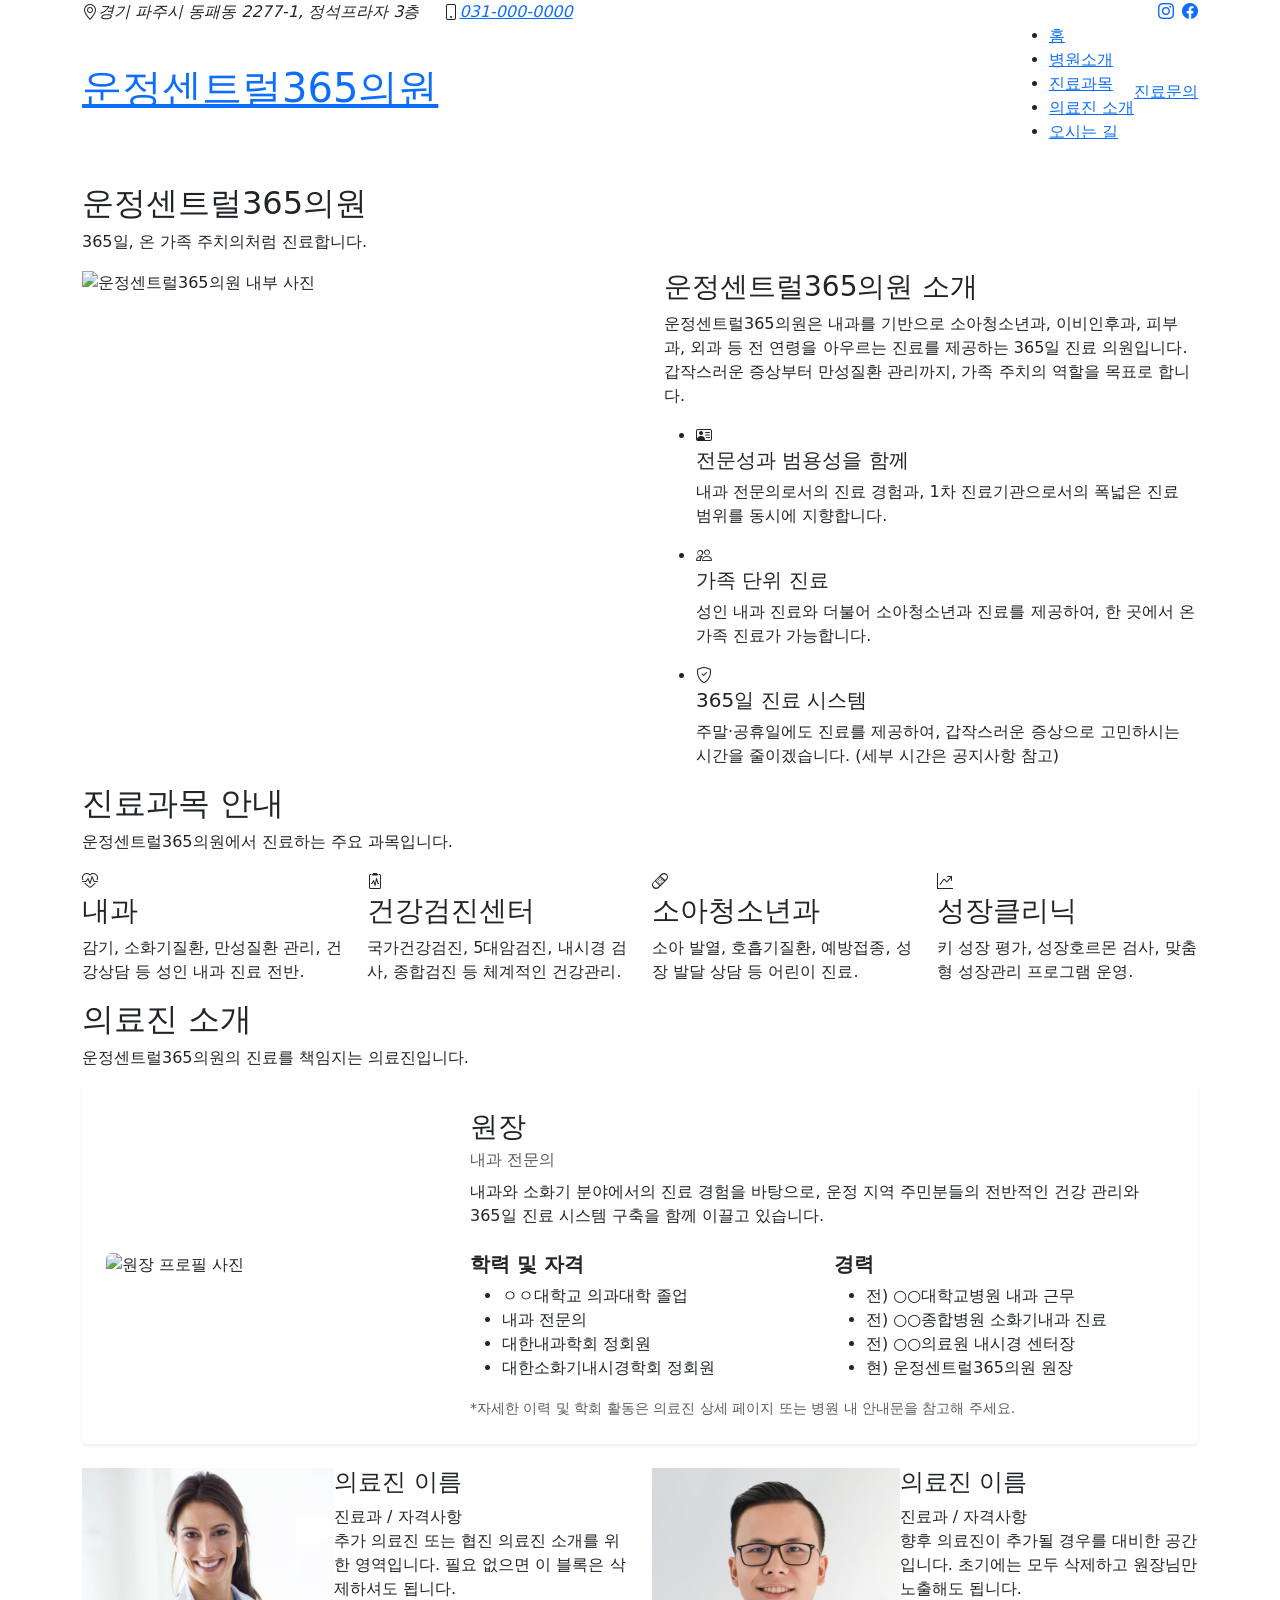
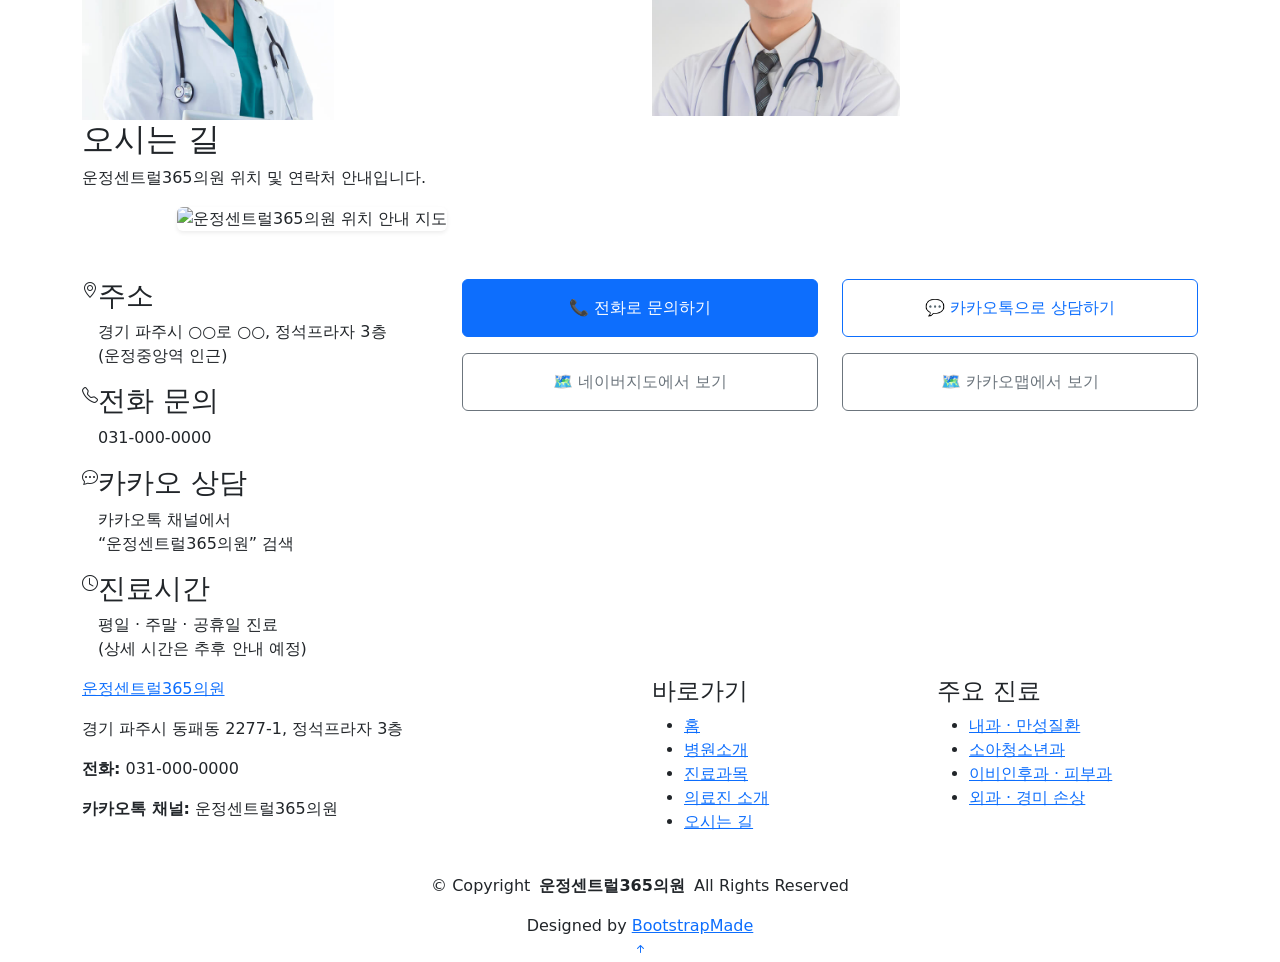
==== commit 035b4c12: "Update index.html" ====
--- a/index.html
+++ b/index.html
@@ -97,7 +97,7 @@
         </nav>
 
         <!-- CTA: 365 진료 강조 + 전화 -->
-        <a class="cta-btn d-none d-sm-block" href="tel:031-000-0000">📞 진료문의</a>
+        <a class="cta-btn d-none d-sm-block" href="tel:031-000-0000"> 진료문의</a>
 
       </div>
     </div>
@@ -121,80 +121,7 @@
           <p>365일, 온 가족 주치의처럼 진료합니다.</p>
         </div>
 
-        <div class="content row gy-4 mt-2">
-
-          <!-- 왼쪽: 한 줄 컨셉 + 365 설명 -->
-          <div class="col-lg-4 d-flex align-items-stretch">
-            <div class="why-box" data-aos="zoom-out" data-aos-delay="200">
-              <h3>내과 · 소아청소년과 · 이비인후과 · 피부과 · 외과</h3>
-              <p>
-                갑작스러운 감기부터 만성질환, 소아 진료, 피부/외과적 처치까지
-                한 공간에서 해결할 수 있도록 구성한 365일 진료 의원입니다.
-              </p>
-              <div class="text-center">
-                <a href="#about" class="more-btn"><span>운정센트럴365의원 소개</span> <i class="bi bi-chevron-right"></i></a>
-              </div>
-            </div>
-          </div>
-
-          <!-- 오른쪽: 정보 3박스 -->
-          <div class="col-lg-8 d-flex align-items-stretch">
-            <div class="d-flex flex-column justify-content-center">
-              <div class="row gy-4">
-
-                <!-- 진료시간 -->
-                <div class="col-xl-4 d-flex align-items-stretch">
-                  <div class="icon-box" data-aos="zoom-out" data-aos-delay="300">
-                    <i class="bi bi-clock"></i>
-                    <h4>진료시간</h4>
-                    <p>
-                      <!-- TODO: 실제 시간으로 수정 -->
-                      평일 · 주말 · 공휴일 진료<br>
-                      (상세 진료시간은 추후 반영)<br>
-                      연중무휴 365일 진료
-                    </p>
-                  </div>
-                </div>
-
-                <!-- 진료과목 요약 -->
-                <div class="col-xl-4 d-flex align-items-stretch">
-                  <div class="icon-box" data-aos="zoom-out" data-aos-delay="400">
-                    <i class="bi bi-hospital"></i>
-                    <h4>진료과</h4>
-                    <p>
-                      내과 · 소아청소년과<br>
-                      이비인후과 · 피부과<br>
-                      외과 · 경미 손상 처치<br>
-                      건강검진 · 예방접종
-                    </p>
-                  </div>
-                </div>
-
-                <!-- 위치/주차 -->
-                <div class="col-xl-4 d-flex align-items-stretch">
-                  <div class="icon-box" data-aos="zoom-out" data-aos-delay="500">
-                    <i class="bi bi-geo-alt"></i>
-                    <h4>위치 · 주차</h4>
-                    <p>
-                      운정중앙역 인근 정석프라자 3층<br>
-                      건물 내 주차 가능<br>
-                      네이버지도·카카오맵 검색 가능
-                    </p>
-                  </div>
-                </div>
-
-              </div>
-
-              <!-- 아래 버튼들 -->
-              <div class="text-center mt-3 d-grid gap-2 d-md-flex justify-content-md-center">
-                <a class="btn btn-primary btn-lg me-md-2" href="tel:031-000-0000" aria-label="전화 문의">
-                  <i class="bi bi-telephone"></i> 전화 문의
-                </a>
-                <a class="btn btn-outline-primary btn-lg" href="https://pf.kakao.com/채널ID" target="_blank" rel="noopener"
-                   aria-label="카카오 상담">
-                  <i class="bi bi-chat-dots"></i> 카카오 상담
-                </a>
-              </div>
+   
 
             </div>
           </div>
@@ -271,71 +198,49 @@
 
         <div class="row gy-4">
 
-          <!-- 내과 -->
-          <div class="col-lg-4 col-md-6" data-aos="fade-up" data-aos-delay="100">
-            <div class="service-item position-relative">
-              <div class="icon">
-                <i class="bi bi-heart-pulse"></i>
-              </div>
-              <h3>내과</h3>
-              <p>감기, 폐렴, 소화기 증상, 고혈압, 당뇨병, 고지혈증 등 성인 내과 질환 전반에 대한 진료와 관리.</p>
-            </div>
-          </div>
-
-          <!-- 소아청소년과 -->
-          <div class="col-lg-4 col-md-6" data-aos="fade-up" data-aos-delay="200">
-            <div class="service-item position-relative">
-              <div class="icon">
-                <i class="bi bi-bandaid"></i>
-              </div>
-              <h3>소아청소년과</h3>
-              <p>소아 발열, 기침, 장염, 성장 및 발달 관련 상담, 예방접종 등 어린이 진료를 제공합니다.</p>
-            </div>
-          </div>
-
-          <!-- 이비인후과 -->
-          <div class="col-lg-4 col-md-6" data-aos="fade-up" data-aos-delay="300">
-            <div class="service-item position-relative">
-              <div class="icon">
-                <i class="bi bi-ear"></i>
-              </div>
-              <h3>이비인후과</h3>
-              <p>감기, 편도염, 중이염, 축농증, 알레르기 비염 등 귀·코·목 관련 증상에 대한 진료.</p>
-            </div>
-          </div>
-
-          <!-- 피부과 -->
-          <div class="col-lg-4 col-md-6" data-aos="fade-up" data-aos-delay="400">
-            <div class="service-item position-relative">
-              <div class="icon">
-                <i class="bi bi-droplet-half"></i>
-              </div>
-              <h3>피부과</h3>
-              <p>습진, 두드러기, 여드름, 피부염, 대상포진 등 피부 질환에 대한 진료 및 처방.</p>
-            </div>
-          </div>
-
-          <!-- 외과/경미손상 -->
-          <div class="col-lg-4 col-md-6" data-aos="fade-up" data-aos-delay="500">
-            <div class="service-item position-relative">
-              <div class="icon">
-                <i class="bi bi-scissors"></i>
-              </div>
-              <h3>외과 · 경미 손상</h3>
-              <p>간단한 상처 봉합, 찰과상, 열상, 농양 절개 배농 등 경미한 외과적 처치를 시행합니다.</p>
-            </div>
-          </div>
-
-          <!-- 건강검진/예방접종 -->
-          <div class="col-lg-4 col-md-6" data-aos="fade-up" data-aos-delay="600">
-            <div class="service-item position-relative">
-              <div class="icon">
-                <i class="bi bi-clipboard2-pulse"></i>
-              </div>
-              <h3>건강검진 · 예방접종</h3>
-              <p>성인·소아 예방접종, 기본 건강검진, 만성질환 추적 검사 등을 통해 건강 관리를 도와드립니다.</p>
-            </div>
-          </div>
+<!-- 내과 -->
+<div class="col-lg-3 col-md-6">
+  <div class="service-item position-relative">
+    <div class="icon">
+      <i class="bi bi-heart-pulse"></i>
+    </div>
+    <h3>내과</h3>
+    <p>감기, 소화기질환, 만성질환 관리, 건강상담 등 성인 내과 진료 전반.</p>
+  </div>
+</div>
+
+<!-- 건강검진센터 -->
+<div class="col-lg-3 col-md-6">
+  <div class="service-item position-relative">
+    <div class="icon">
+      <i class="bi bi-clipboard2-pulse"></i>
+    </div>
+    <h3>건강검진센터</h3>
+    <p>국가건강검진, 5대암검진, 내시경 검사, 종합검진 등 체계적인 건강관리.</p>
+  </div>
+</div>
+
+<!-- 소아청소년과 -->
+<div class="col-lg-3 col-md-6">
+  <div class="service-item position-relative">
+    <div class="icon">
+      <i class="bi bi-bandaid"></i>
+    </div>
+    <h3>소아청소년과</h3>
+    <p>소아 발열, 호흡기질환, 예방접종, 성장 발달 상담 등 어린이 진료.</p>
+  </div>
+</div>
+
+<!-- 성장클리닉 -->
+<div class="col-lg-3 col-md-6">
+  <div class="service-item position-relative">
+    <div class="icon">
+      <i class="bi bi-graph-up-arrow"></i>
+    </div>
+    <h3>성장클리닉</h3>
+    <p>키 성장 평가, 성장호르몬 검사, 맞춤형 성장관리 프로그램 운영.</p>
+  </div>
+</div>
 
         </div>
 
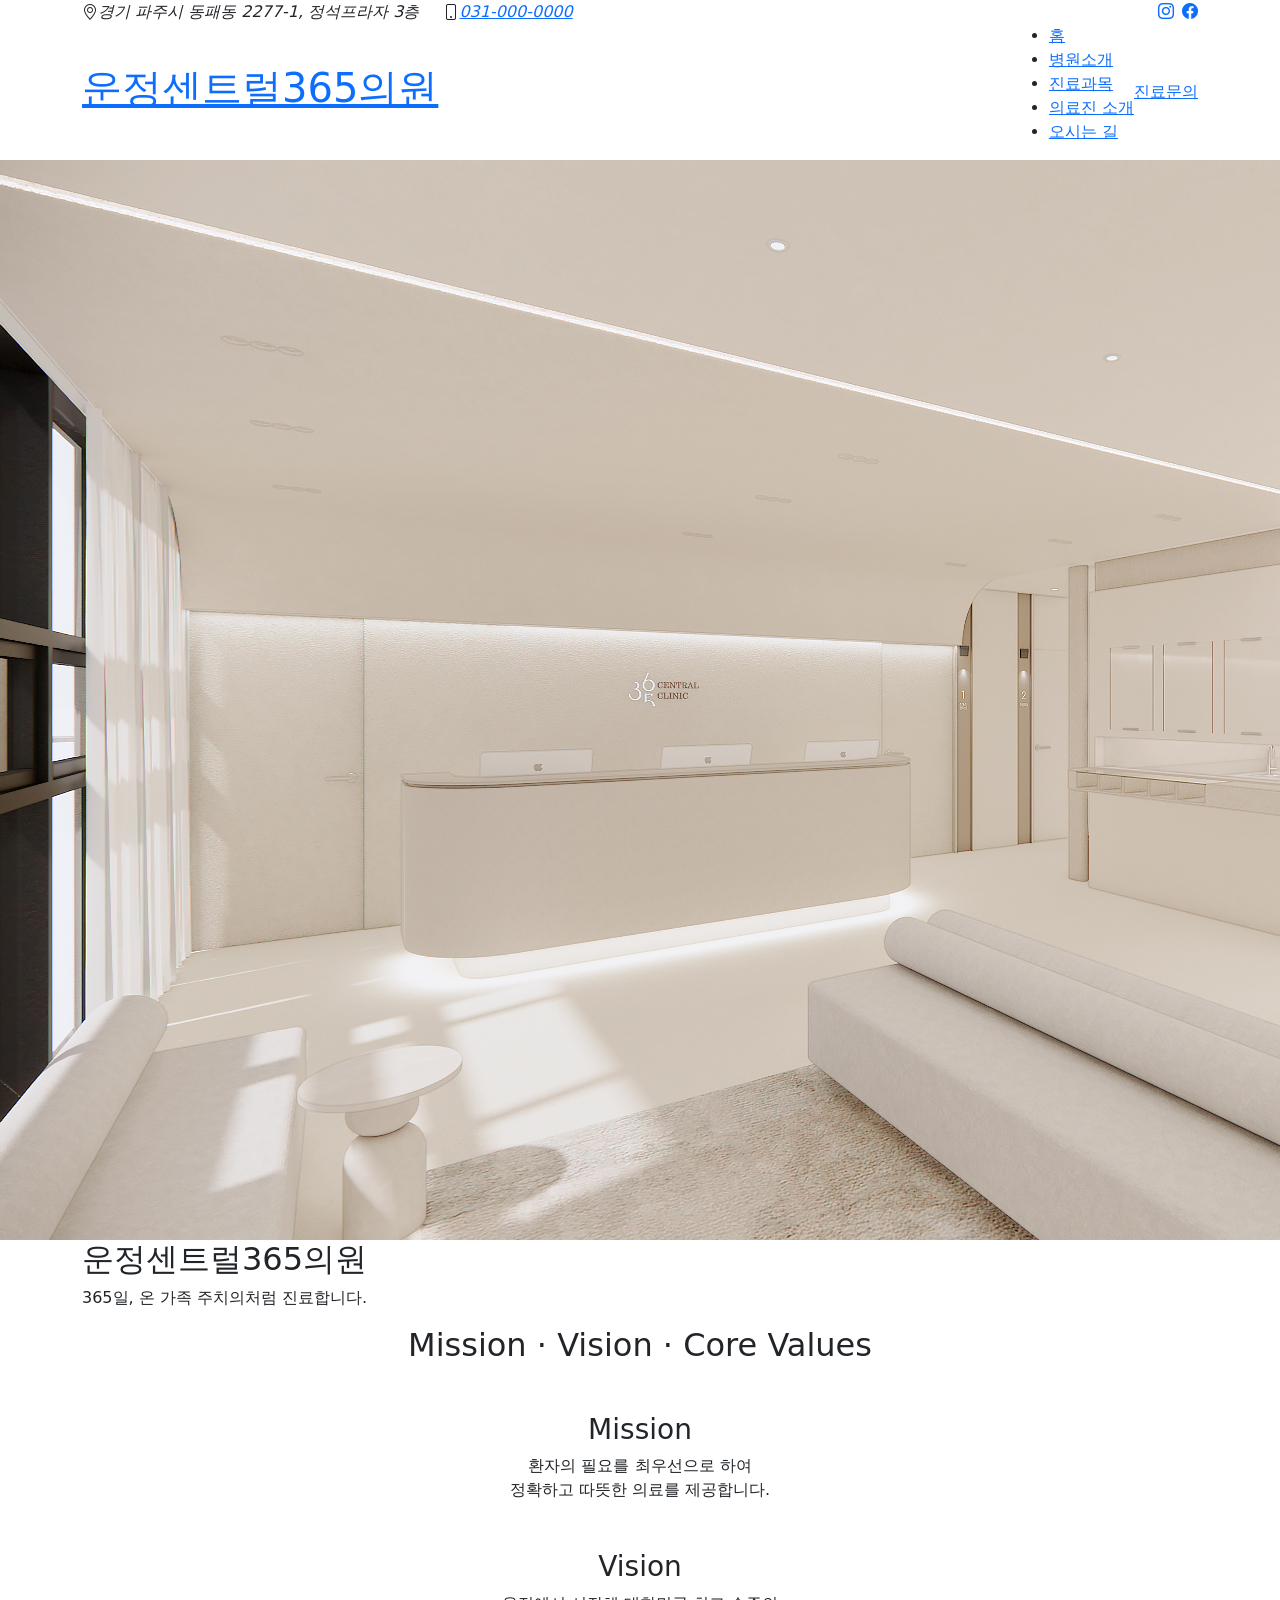
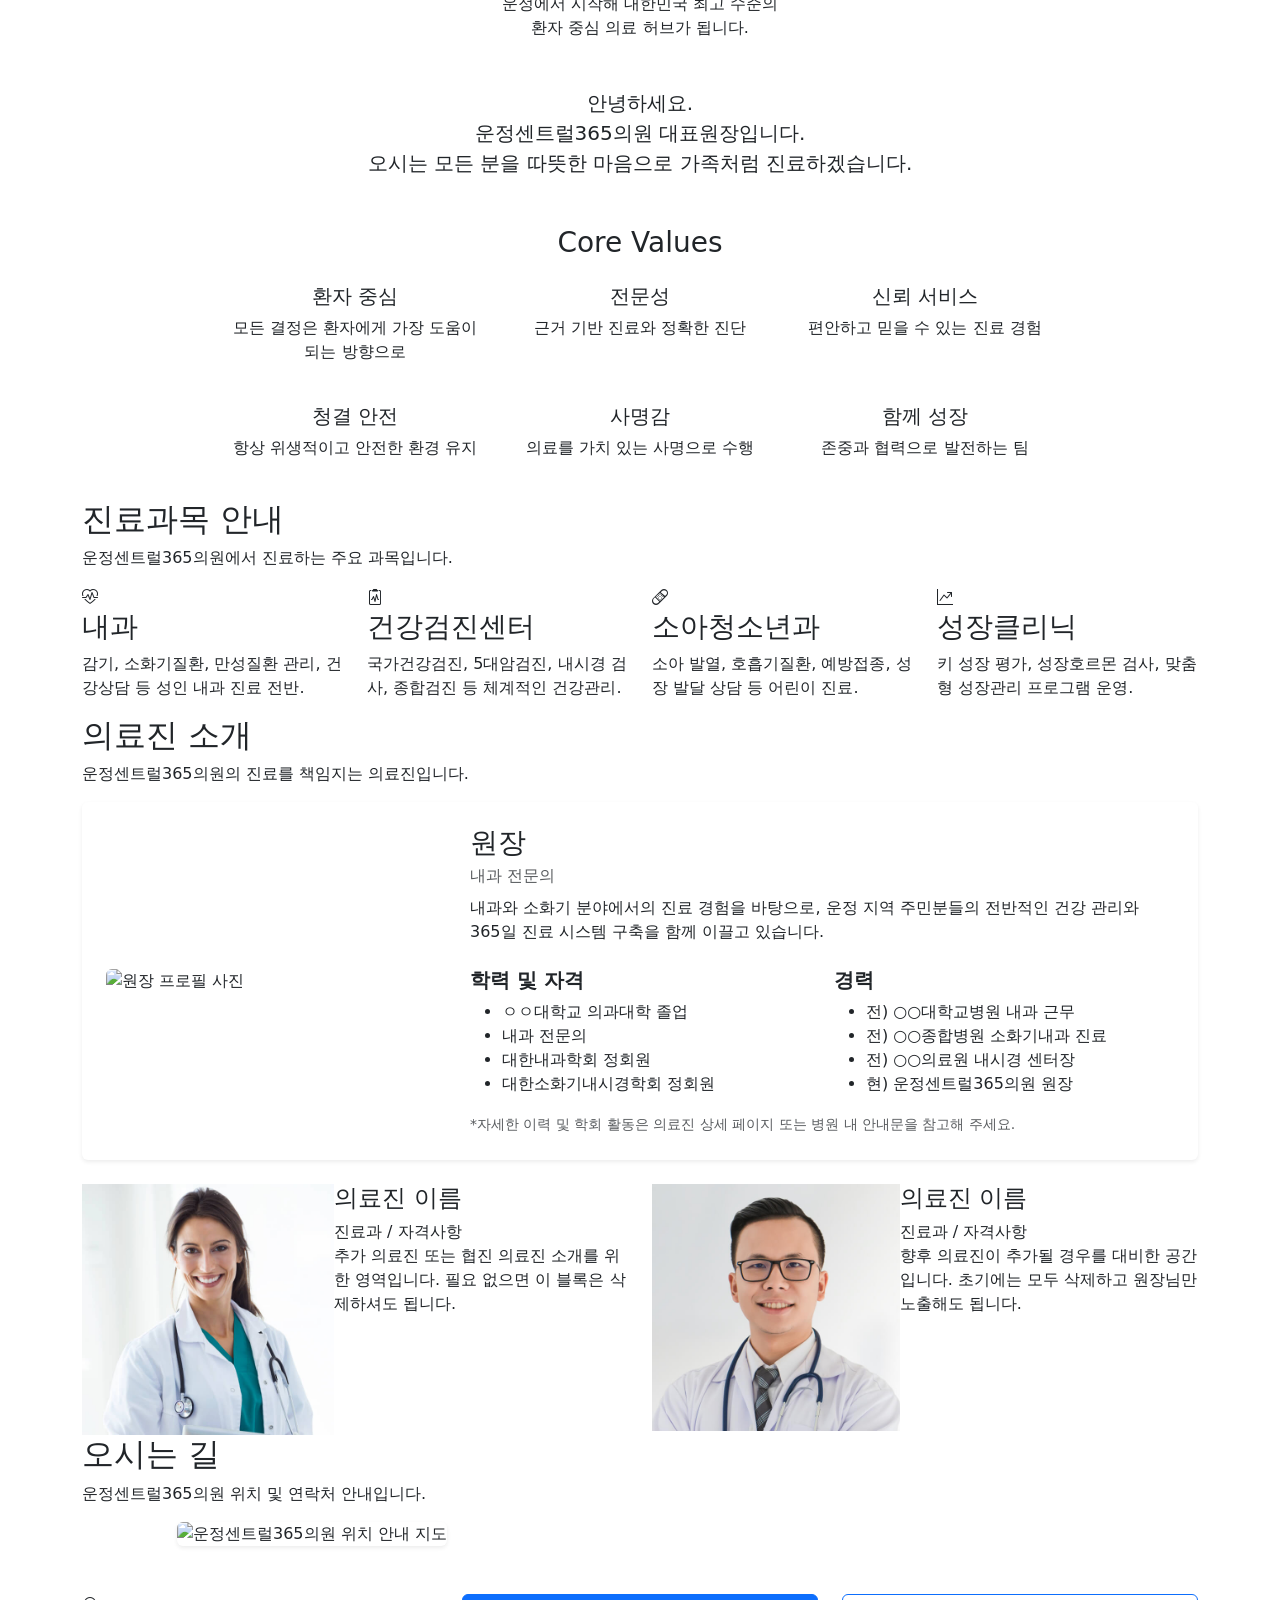
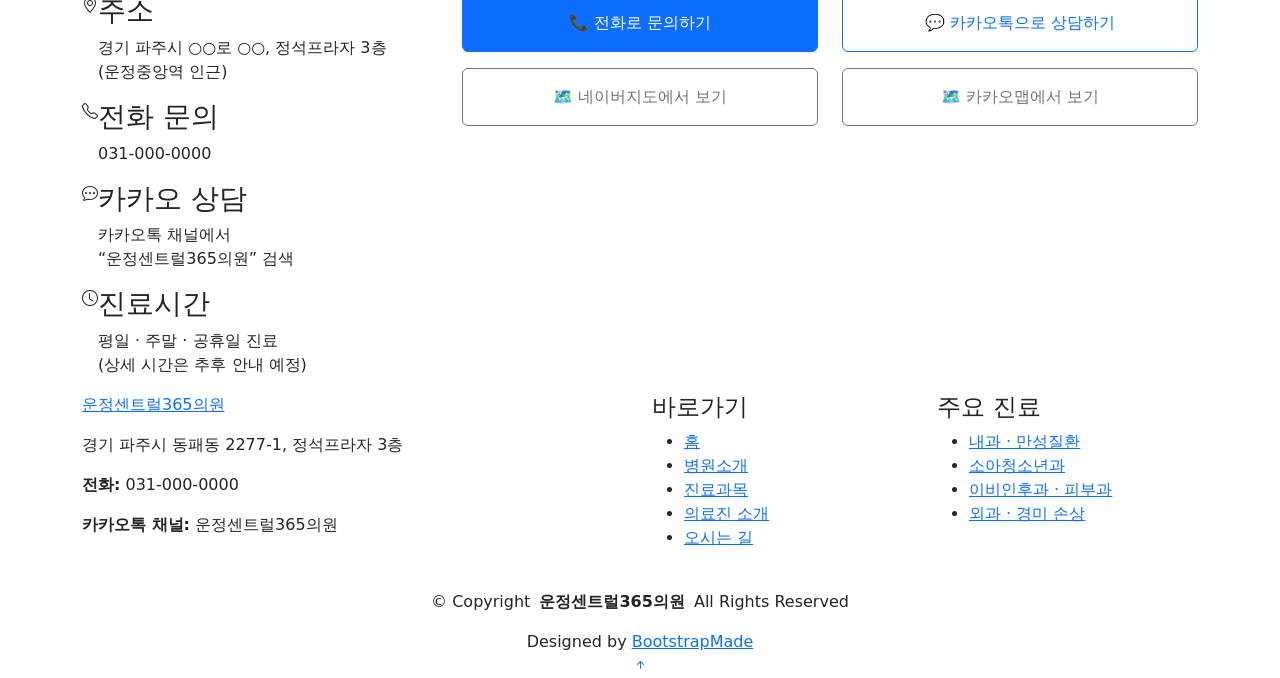
==== commit 67883e4d: "Update index.html" ====
--- a/index.html
+++ b/index.html
@@ -133,56 +133,87 @@
     </section>
     <!-- /Hero Section -->
 
-    <!-- About Section -->
     <section id="about" class="about section">
 
-      <div class="container">
-
-        <div class="row gy-4 gx-5">
-
-          <!-- 병원 전경/내부 사진 -->
-          <div class="col-lg-6 position-relative align-self-start" data-aos="fade-up" data-aos-delay="200">
-            <!-- TODO: 실제 사진으로 교체 -->
-            <img src="assets/img/365진료.PNG" class="img-fluid" alt="운정센트럴365의원 내부 사진">
-          </div>
-
-          <!-- 소개 텍스트 -->
-          <div class="col-lg-6 content" data-aos="fade-up" data-aos-delay="100">
-            <h3>운정센트럴365의원 소개</h3>
-            <p>
-              운정센트럴365의원은 내과를 기반으로 소아청소년과, 이비인후과, 피부과, 외과 등
-              전 연령을 아우르는 진료를 제공하는 365일 진료 의원입니다.
-              갑작스러운 증상부터 만성질환 관리까지, 가족 주치의 역할을 목표로 합니다.
-            </p>
-            <ul>
-              <li>
-                <i class="bi bi-person-vcard"></i>
-                <div>
-                  <h5>전문성과 범용성을 함께</h5>
-                  <p>내과 전문의로서의 진료 경험과, 1차 진료기관으로서의 폭넓은 진료 범위를 동시에 지향합니다.</p>
-                </div>
-              </li>
-              <li>
-                <i class="bi bi-people"></i>
-                <div>
-                  <h5>가족 단위 진료</h5>
-                  <p>성인 내과 진료와 더불어 소아청소년과 진료를 제공하여, 한 곳에서 온 가족 진료가 가능합니다.</p>
-                </div>
-              </li>
-              <li>
-                <i class="bi bi-shield-check"></i>
-                <div>
-                  <h5>365일 진료 시스템</h5>
-                  <p>주말·공휴일에도 진료를 제공하여, 갑작스러운 증상으로 고민하시는 시간을 줄이겠습니다. (세부 시간은 공지사항 참고)</p>
-                </div>
-              </li>
-            </ul>
-          </div>
-
-        </div>
-
-      </div>
-
+      <div class="container text-center" data-aos="fade-up">
+    
+        <div class="row justify-content-center">
+          <div class="col-lg-9">
+    
+            <h2 class="mb-5">Mission · Vision · Core Values</h2>
+    
+            <!-- Mission -->
+            <div class="mb-5">
+              <h3>Mission</h3>
+              <p>
+                환자의 필요를 최우선으로 하여<br>
+                정확하고 따뜻한 의료를 제공합니다.
+              </p>
+            </div>
+    
+            <!-- Vision -->
+            <div class="mb-5">
+              <h3>Vision</h3>
+              <p>
+                운정에서 시작해 대한민국 최고 수준의<br>
+                환자 중심 의료 허브가 됩니다.
+              </p>
+            </div>
+    
+            <!-- 대표원장 인사 -->
+            <div class="mb-5">
+              <p class="lead">
+                안녕하세요.<br>
+                운정센트럴365의원 대표원장입니다.<br>
+                오시는 모든 분을 따뜻한 마음으로 가족처럼 진료하겠습니다.
+              </p>
+            </div>
+    
+            <!-- Core Values -->
+            <div>
+              <h3 class="mb-4">Core Values</h3>
+    
+              <div class="row text-center">
+    
+                <div class="col-md-4 mb-4">
+                  <h5>환자 중심</h5>
+                  <p>모든 결정은 환자에게 가장 도움이 되는 방향으로</p>
+                </div>
+    
+                <div class="col-md-4 mb-4">
+                  <h5>전문성</h5>
+                  <p>근거 기반 진료와 정확한 진단</p>
+                </div>
+    
+                <div class="col-md-4 mb-4">
+                  <h5>신뢰 서비스</h5>
+                  <p>편안하고 믿을 수 있는 진료 경험</p>
+                </div>
+    
+                <div class="col-md-4 mb-4">
+                  <h5>청결 안전</h5>
+                  <p>항상 위생적이고 안전한 환경 유지</p>
+                </div>
+    
+                <div class="col-md-4 mb-4">
+                  <h5>사명감</h5>
+                  <p>의료를 가치 있는 사명으로 수행</p>
+                </div>
+    
+                <div class="col-md-4 mb-4">
+                  <h5>함께 성장</h5>
+                  <p>존중과 협력으로 발전하는 팀</p>
+                </div>
+    
+              </div>
+    
+            </div>
+    
+          </div>
+        </div>
+    
+      </div>
+    
     </section>
     <!-- /About Section -->
 
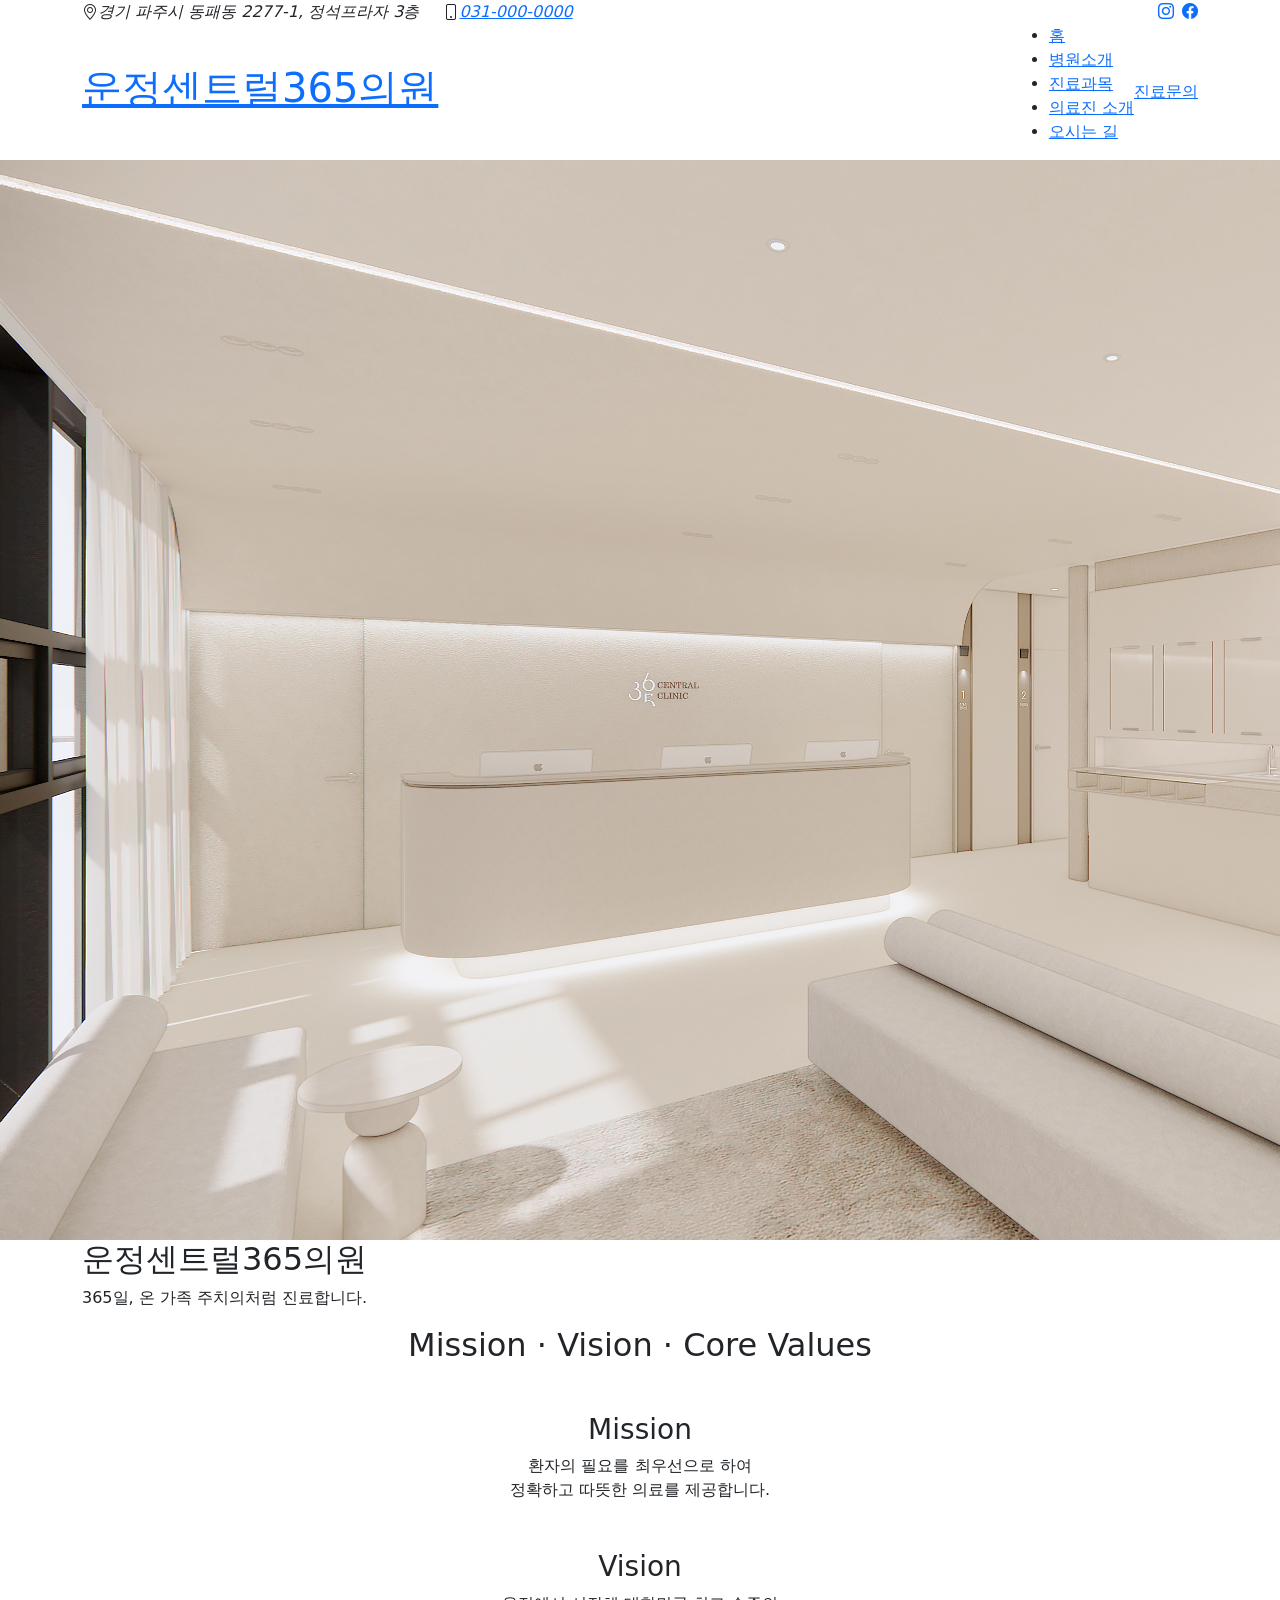
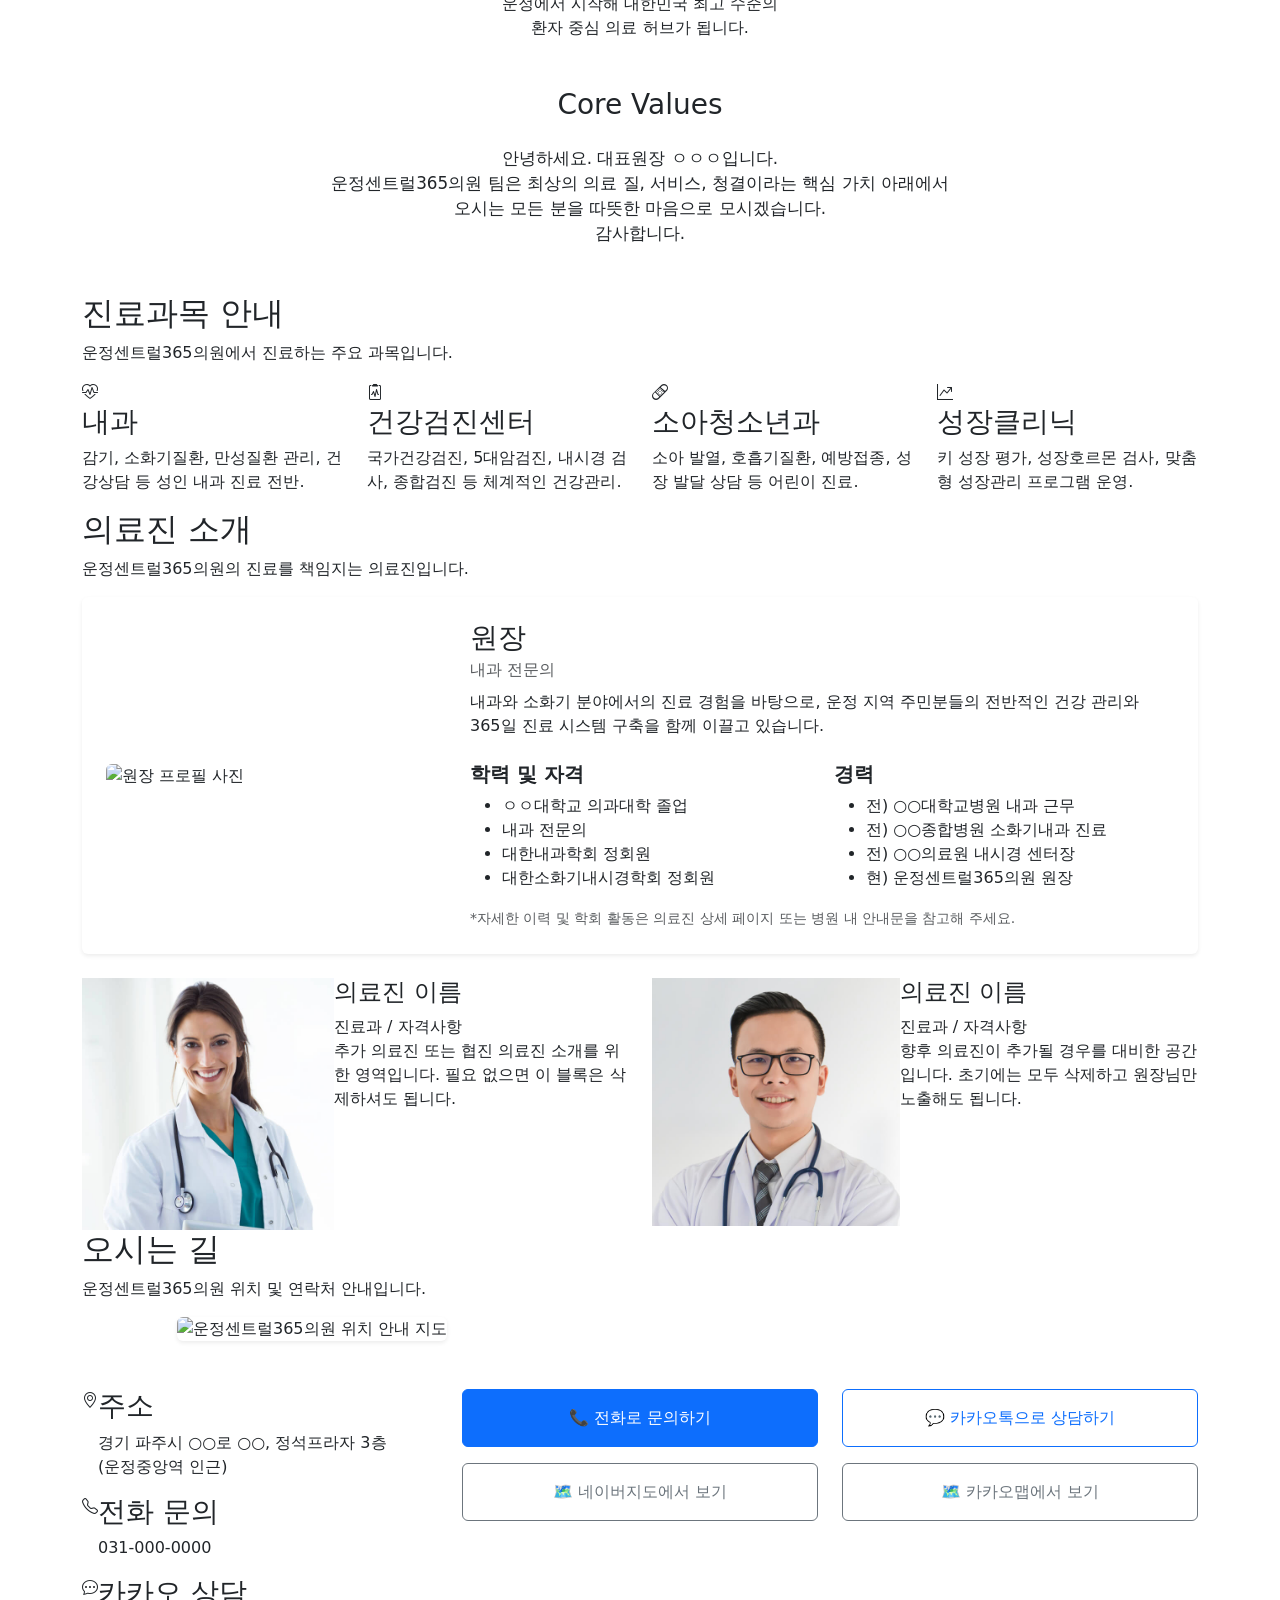
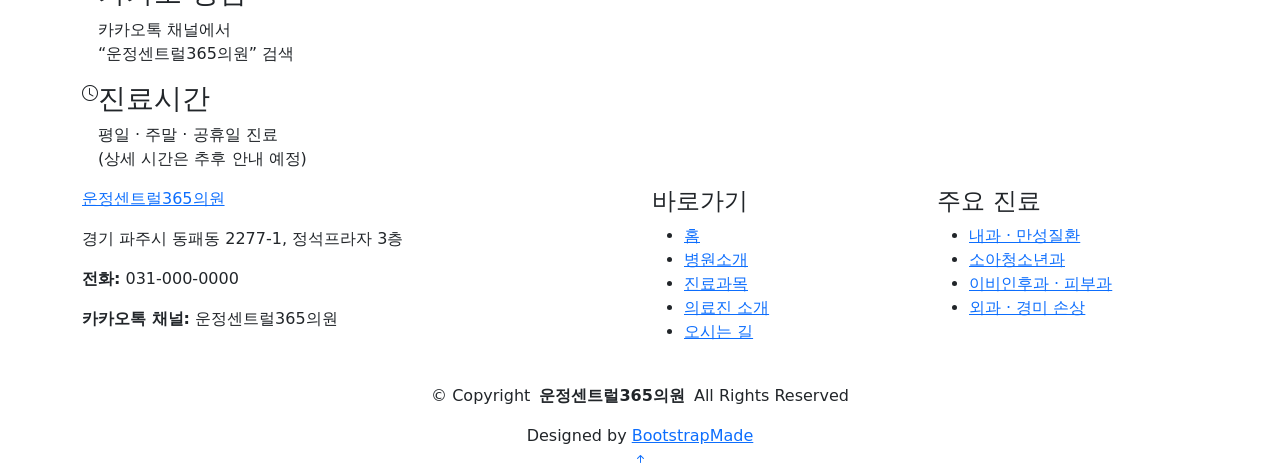
==== commit b5efb142: "Update index.html" ====
--- a/index.html
+++ b/index.html
@@ -133,7 +133,7 @@
     </section>
     <!-- /Hero Section -->
 
-    <section id="about" class="about section">
+    <section id="about" class="about section" data-aos="fade-up" data-aos-duration="800">
 
       <div class="container text-center" data-aos="fade-up">
     
@@ -161,49 +161,20 @@
             </div>
     
             <!-- 대표원장 인사 -->
-            <div class="mb-5">
-              <p class="lead">
-                안녕하세요.<br>
-                운정센트럴365의원 대표원장입니다.<br>
-                오시는 모든 분을 따뜻한 마음으로 가족처럼 진료하겠습니다.
-              </p>
-            </div>
-    
-            <!-- Core Values -->
             <div>
               <h3 class="mb-4">Core Values</h3>
-    
+            
+              <!-- 대표원장 인사말 -->
+              <div class="mb-5" style="max-width:800px; margin:0 auto;">
+                <p style="font-size:1.05rem; color:#212529; font-weight:500;">
+                  안녕하세요. 대표원장 ㅇㅇㅇ입니다.<br>
+                  운정센트럴365의원 팀은 최상의 의료 질, 서비스, 청결이라는 핵심 가치 아래에서<br>
+                  오시는 모든 분을 따뜻한 마음으로 모시겠습니다.<br>
+                  감사합니다.
+                </p>
+              </div>
+            
               <div class="row text-center">
-    
-                <div class="col-md-4 mb-4">
-                  <h5>환자 중심</h5>
-                  <p>모든 결정은 환자에게 가장 도움이 되는 방향으로</p>
-                </div>
-    
-                <div class="col-md-4 mb-4">
-                  <h5>전문성</h5>
-                  <p>근거 기반 진료와 정확한 진단</p>
-                </div>
-    
-                <div class="col-md-4 mb-4">
-                  <h5>신뢰 서비스</h5>
-                  <p>편안하고 믿을 수 있는 진료 경험</p>
-                </div>
-    
-                <div class="col-md-4 mb-4">
-                  <h5>청결 안전</h5>
-                  <p>항상 위생적이고 안전한 환경 유지</p>
-                </div>
-    
-                <div class="col-md-4 mb-4">
-                  <h5>사명감</h5>
-                  <p>의료를 가치 있는 사명으로 수행</p>
-                </div>
-    
-                <div class="col-md-4 mb-4">
-                  <h5>함께 성장</h5>
-                  <p>존중과 협력으로 발전하는 팀</p>
-                </div>
     
               </div>
     
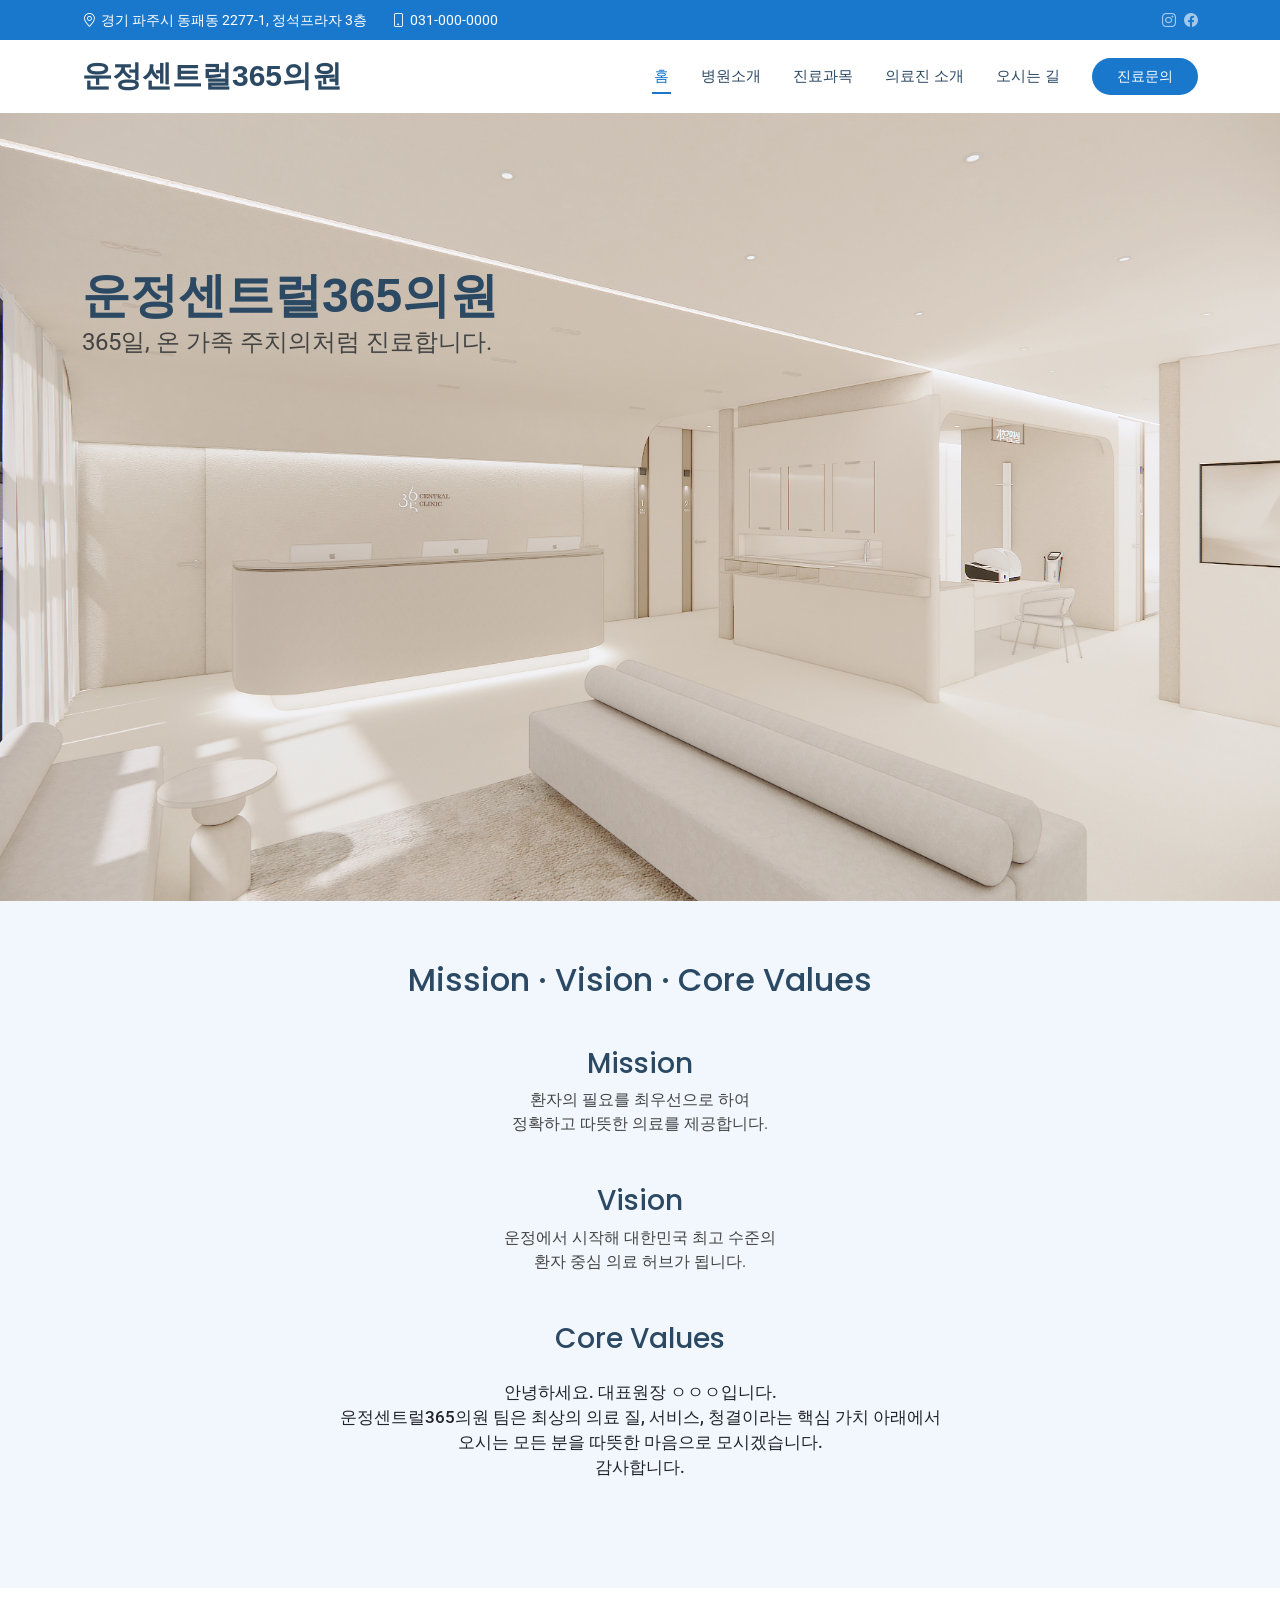
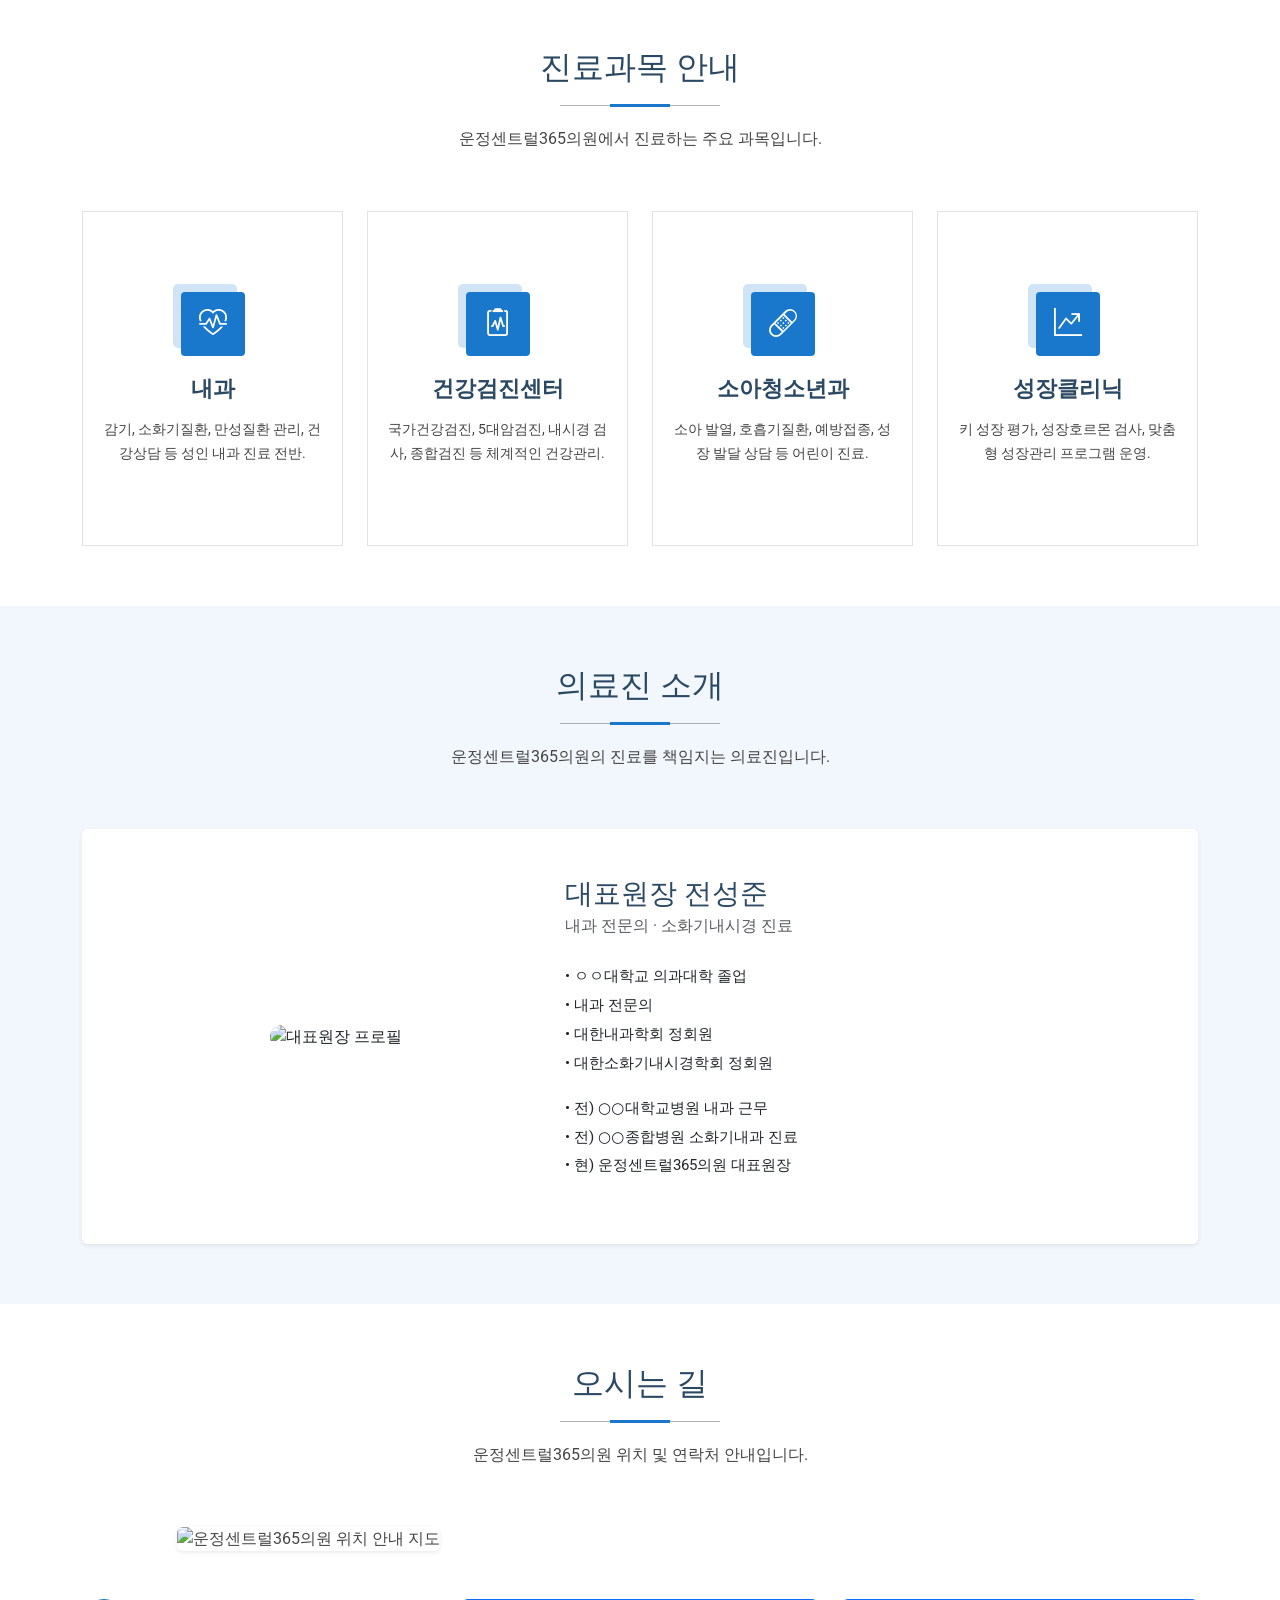
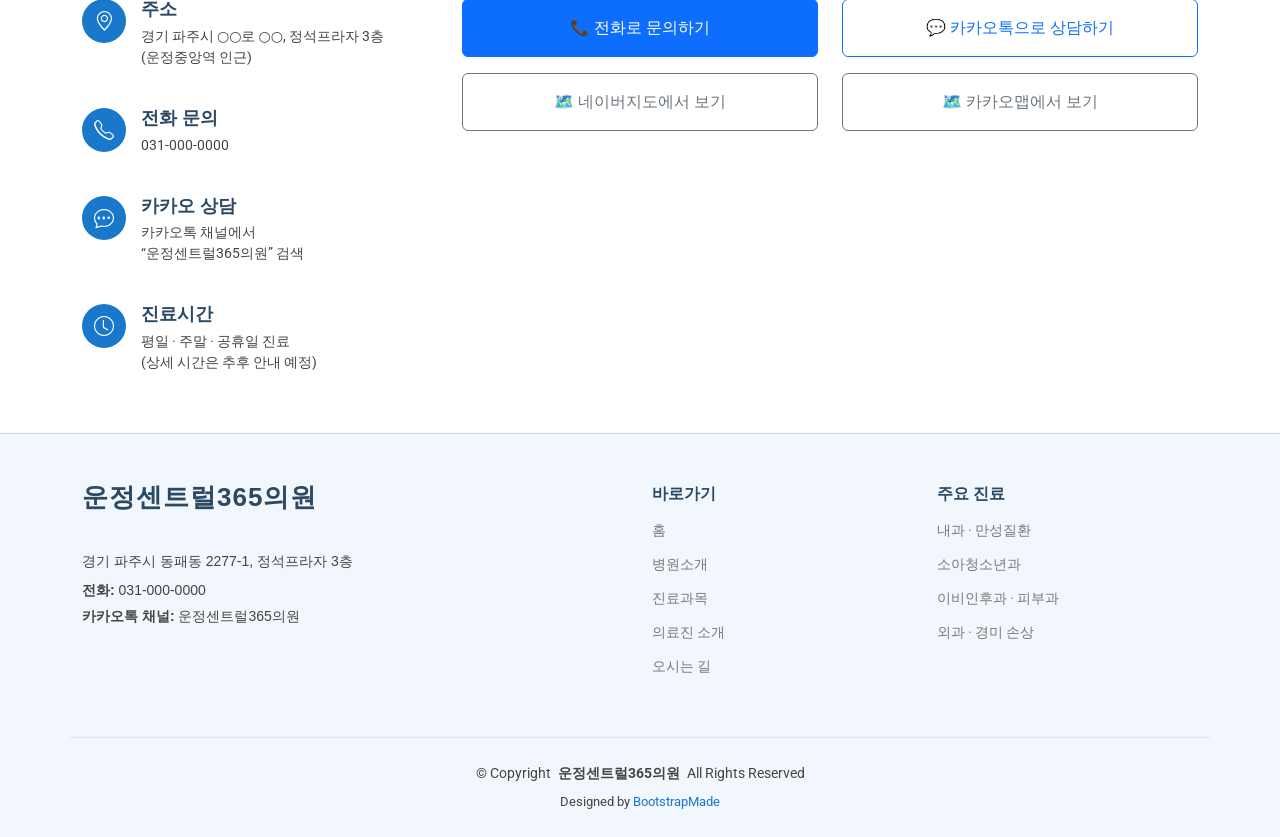
==== commit 00d4b8ec: "Update index.html" ====
--- a/index.html
+++ b/index.html
@@ -133,7 +133,7 @@
     </section>
     <!-- /Hero Section -->
 
-    <section id="about" class="about section" data-aos="fade-up" data-aos-duration="800">
+    <section id="about" class="about section light-background" data-aos="fade-up" data-aos-duration="800">
 
       <div class="container text-center" data-aos="fade-up">
     
@@ -263,92 +263,49 @@
 
         <div class="row gy-4">
 
-          <!-- 메인 원장: 크게 -->
+
+          
           <div class="col-12" data-aos="fade-up" data-aos-delay="100">
-            <div class="card border-0 shadow-sm p-3 p-md-4">
-              <div class="row g-4 align-items-center">
-
-                <!-- 사진 -->
-                <div class="col-md-4">
-                  <!-- TODO: 실제 프로필 사진으로 교체 -->
-                  <img src="assets/img/doctors/profile.jpg" class="img-fluid rounded" alt="원장 프로필 사진">
+            <div class="card border-0 shadow-sm p-4 p-md-5">
+          
+              <div class="row align-items-center">
+          
+                <!-- 왼쪽 : 큰 사진 -->
+                <div class="col-md-5 text-center mb-4 mb-md-0">
+                  <img src="assets/img/doctors/profile.jpg"
+     class="img-fluid"
+     style="width:100%; max-width:420px; border-radius:16px;"
+     alt="대표원장 프로필">
                 </div>
-
-                <!-- 프로필 상세 -->
-                <div class="col-md-8">
-                  <h3 class="mb-1">원장</h3> <!-- TODO: 실제 이름 -->
-                  <p class="mb-2 text-muted">
-                    내과 전문의 <!-- / 소화기내과 세부전문의 등 실제 자격 -->
-                  </p>
-                  <p class="mb-3">
-                    내과와 소화기 분야에서의 진료 경험을 바탕으로, 운정 지역 주민분들의
-                    전반적인 건강 관리와 365일 진료 시스템 구축을 함께 이끌고 있습니다.
-                  </p>
-
-                  <div class="row">
-                    <div class="col-md-6">
-                      <h5 class="fw-bold mt-2">학력 및 자격</h5>
-                      <ul class="mb-2">
-                        <li>ㅇㅇ대학교 의과대학 졸업</li>
-                        <li>내과 전문의</li>
-                        <li>대한내과학회 정회원</li>
-                        <li>대한소화기내시경학회 정회원</li>
-                      </ul>
-                    </div>
-                    <div class="col-md-6">
-                      <h5 class="fw-bold mt-2">경력</h5>
-                      <ul class="mb-2">
-                        <li>전) ○○대학교병원 내과 근무</li>
-                        <li>전) ○○종합병원 소화기내과 진료</li>
-                        <li>전) ○○의료원 내시경 센터장</li>
-                        <li>현) 운정센트럴365의원 원장</li>
-                      </ul>
-                    </div>
-                  </div>
-
-                  <p class="mt-2 mb-0">
-                    <small class="text-muted">
-                      *자세한 이력 및 학회 활동은 의료진 상세 페이지 또는 병원 내 안내문을 참고해 주세요.
-                    </small>
-                  </p>
+          
+                <!-- 오른쪽 : 텍스트 1열 -->
+                <div class="col-md-7">
+          
+                  <h3 class="mb-1">대표원장 전성준</h3>
+                  <p class="text-muted mb-4">내과 전문의 · 소화기내시경 진료</p>
+          
+                  <ul class="list-unstyled" style="line-height:1.9; font-size:0.95rem;">
+          
+                    <li>• ㅇㅇ대학교 의과대학 졸업</li>
+                    <li>• 내과 전문의</li>
+                    <li>• 대한내과학회 정회원</li>
+                    <li>• 대한소화기내시경학회 정회원</li>
+          
+                    <li class="mt-3">• 전) ○○대학교병원 내과 근무</li>
+                    <li>• 전) ○○종합병원 소화기내과 진료</li>
+                    <li>• 현) 운정센트럴365의원 대표원장</li>
+          
+                  </ul>
+          
                 </div>
-
-              </div>
-            </div>
-          </div>
-
-          <!-- 추가 의료진 (있으면 사용, 없으면 이 col 블록 삭제) -->
-          <div class="col-md-6" data-aos="fade-up" data-aos-delay="200">
-            <div class="team-member d-flex align-items-start">
-              <div class="pic">
-                <img src="assets/img/doctors/doctors-2.jpg" class="img-fluid" alt="의료진 사진">
-              </div>
-              <div class="member-info">
-                <h4>의료진 이름</h4>
-                <span>진료과 / 자격사항</span>
-                <p>
-                  추가 의료진 또는 협진 의료진 소개를 위한 영역입니다.
-                  필요 없으면 이 블록은 삭제하셔도 됩니다.
-                </p>
-              </div>
-            </div>
-          </div>
-
-          <div class="col-md-6" data-aos="fade-up" data-aos-delay="300">
-            <div class="team-member d-flex align-items-start">
-              <div class="pic">
-                <img src="assets/img/doctors/doctors-3.jpg" class="img-fluid" alt="의료진 사진">
-              </div>
-              <div class="member-info">
-                <h4>의료진 이름</h4>
-                <span>진료과 / 자격사항</span>
-                <p>
-                  향후 의료진이 추가될 경우를 대비한 공간입니다.
-                  초기에는 모두 삭제하고 원장님만 노출해도 됩니다.
-                </p>
-              </div>
-            </div>
-          </div>
+          
+              </div>
+          
+            </div>
+          </div>
+
+
+
 
         </div>
 
--- a/assets/css/main.css
+++ b/assets/css/main.css
@@ -1726,4 +1726,12 @@
 --------------------------------------------------------------*/
 .starter-section {
   /* Add your styles here */
+}
+
+.hero .welcome {
+  margin-top: -240px;
+}
+
+.hero .welcome h2 {
+  font-weight: 700;
 }
